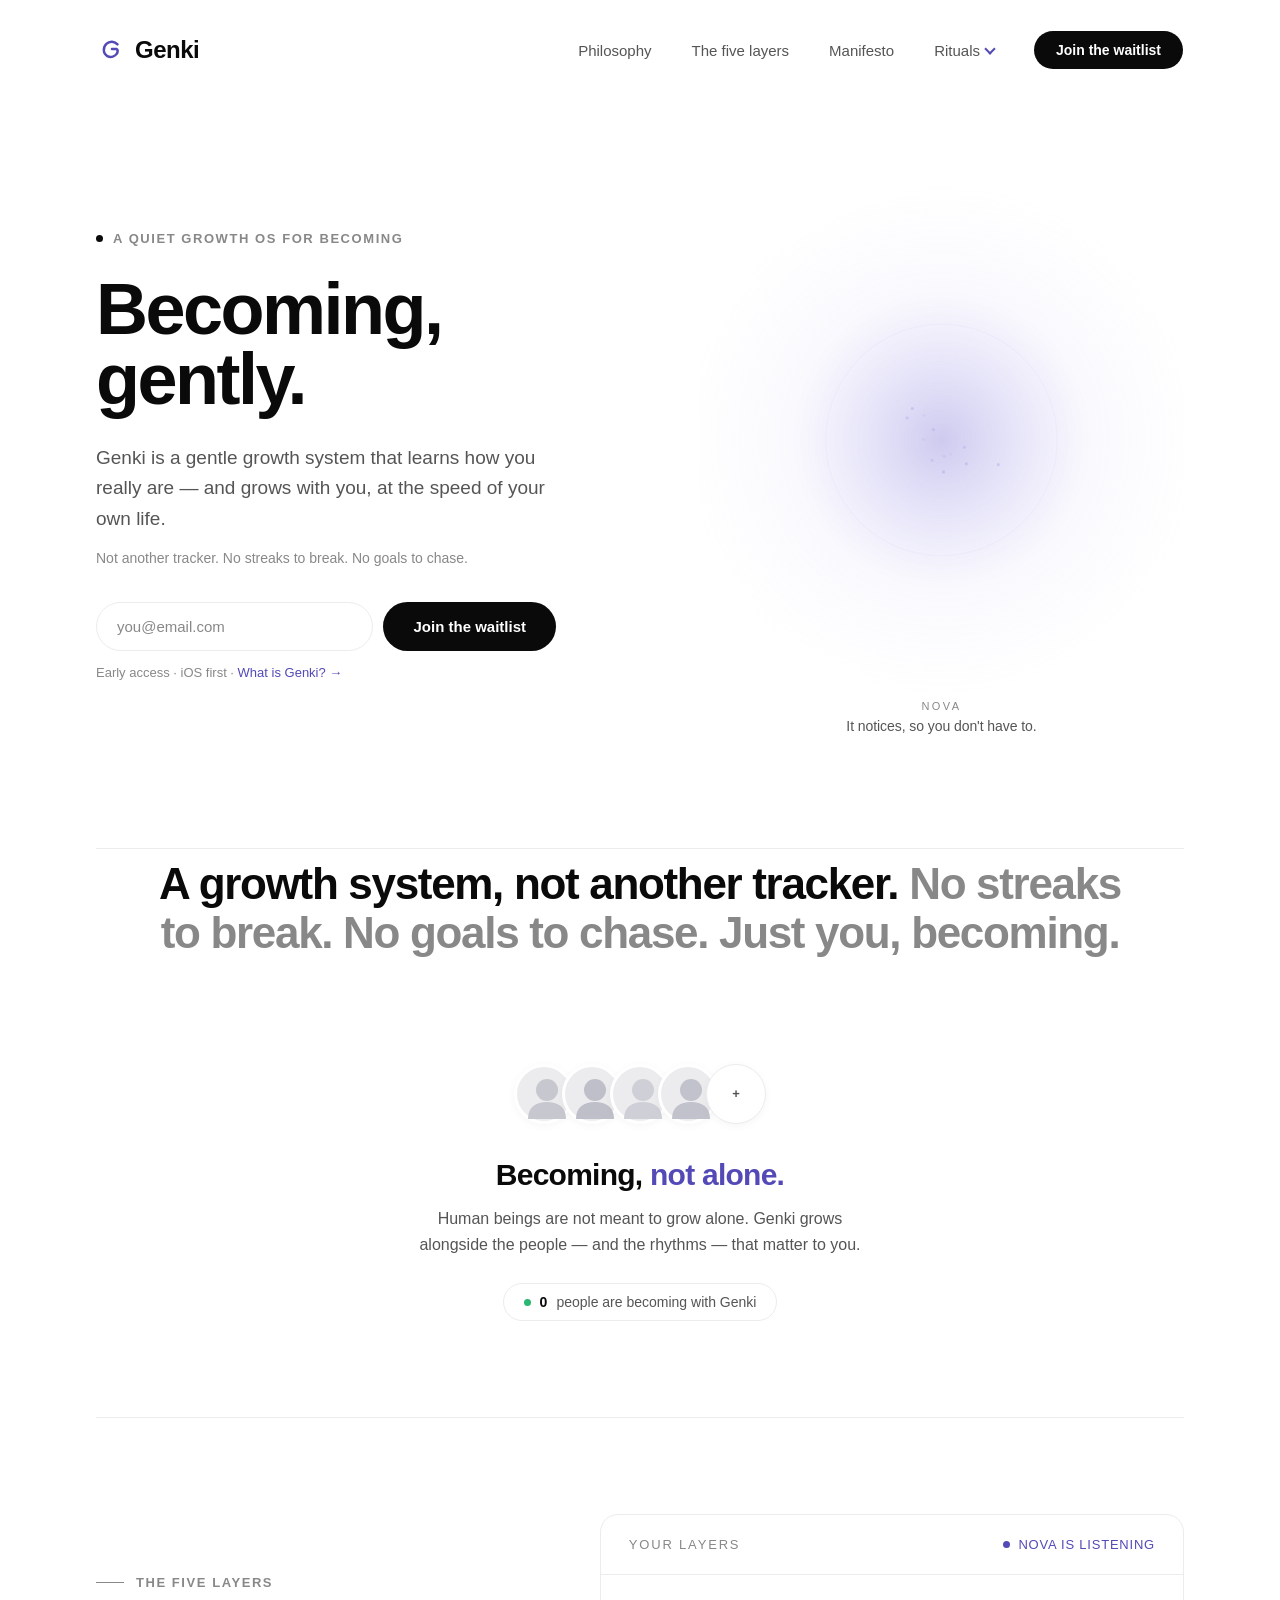
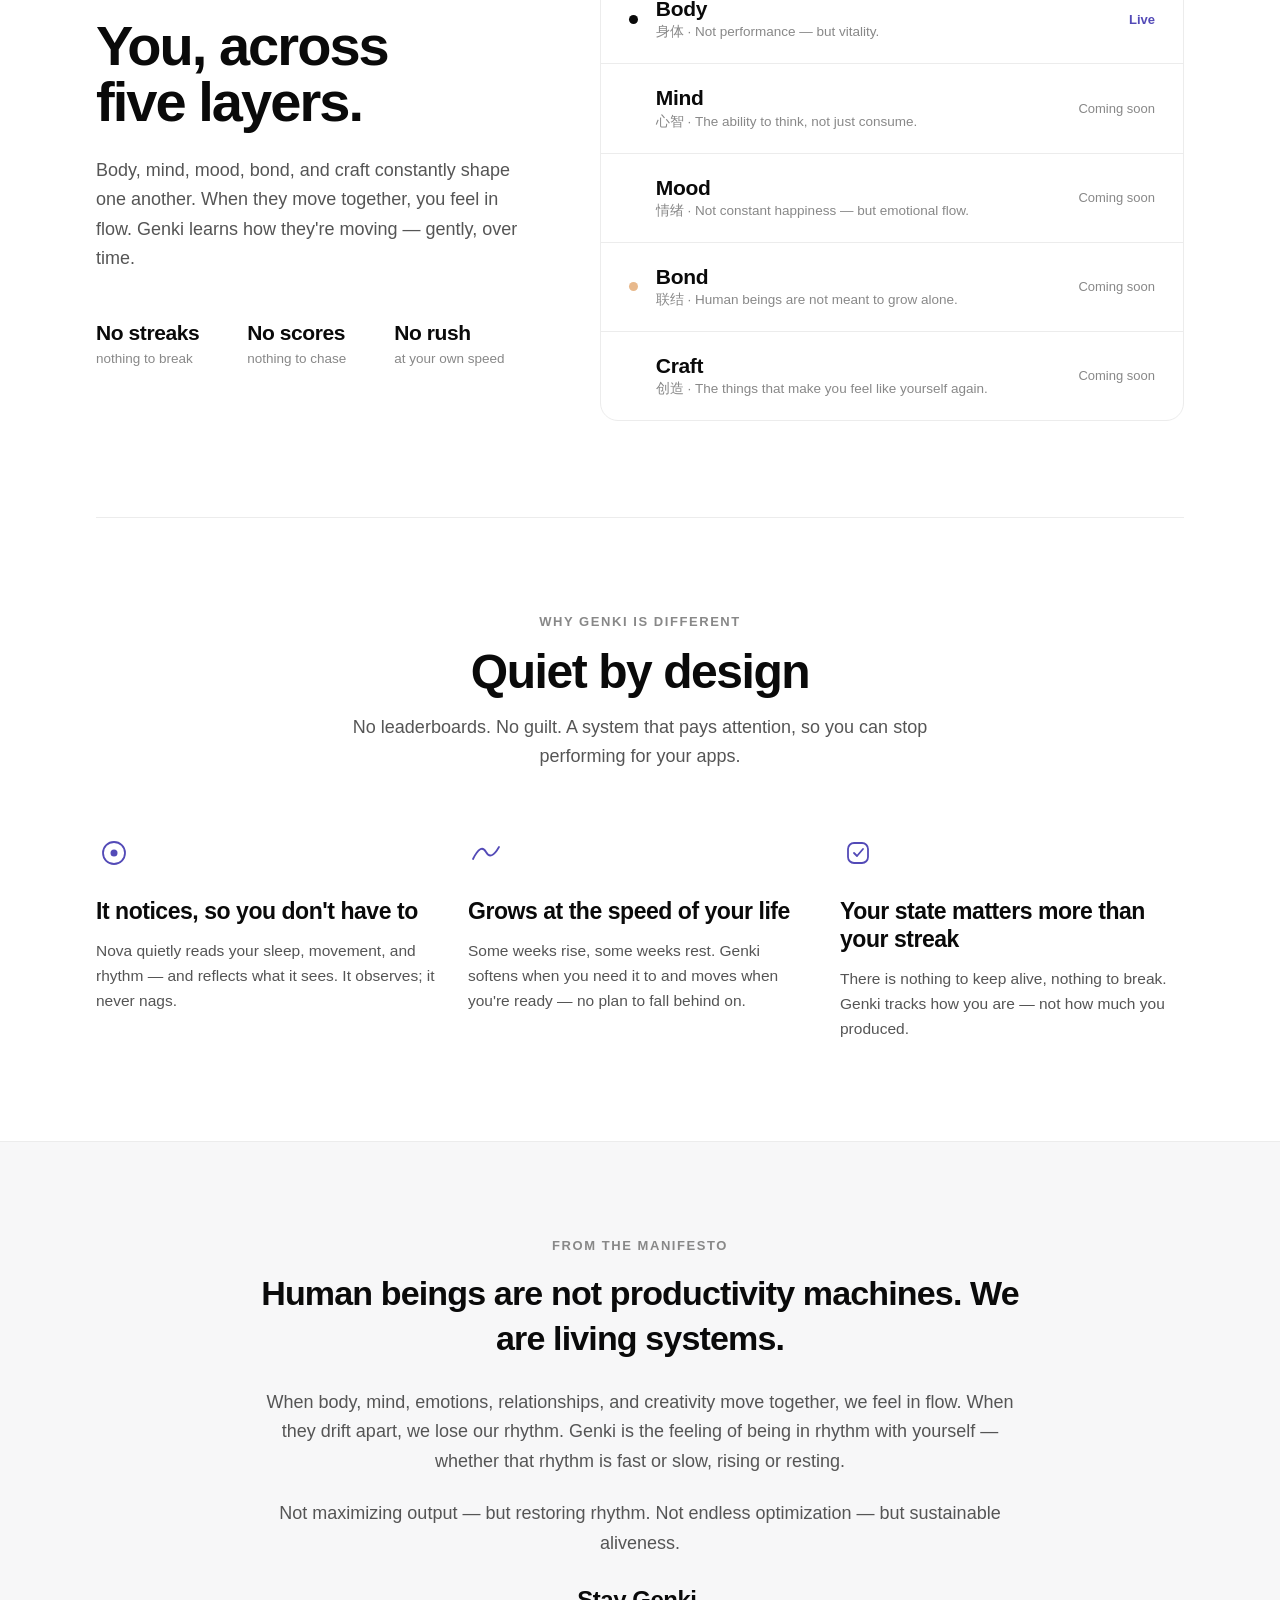
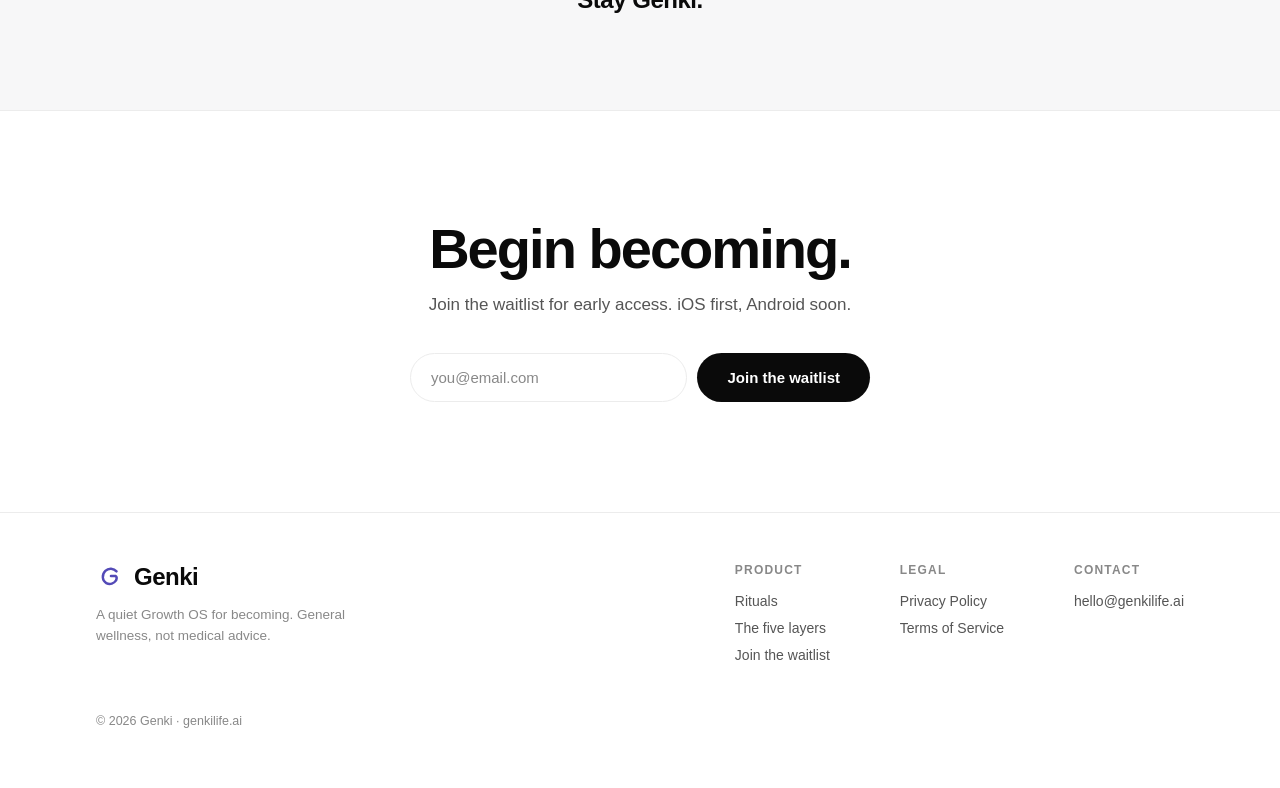
==== index.html @ 0544d608 "Update index.html Add SEO Connect to server" ====
<!DOCTYPE html>
<html lang="en">
<head>
<meta charset="UTF-8">
<meta name="viewport" content="width=device-width, initial-scale=1.0">
<title>Genki — A quiet Growth OS for becoming</title>
<meta name="description" content="Genki is a gentle growth system that learns how you really are — and grows with you, at the speed of your own life. Not another tracker.">
<link rel="icon" href="assets/favicon.svg" type="image/svg+xml">
<link rel="stylesheet" href="assets/styles.css">

<!-- Open Graph / social preview -->
<meta property="og:type" content="website">
<meta property="og:site_name" content="Genki">
<meta property="og:title" content="Genki — A quiet Growth OS for becoming">
<meta property="og:description" content="Not another tracker. No streaks to break. No goals to chase. Just you, becoming.">
<meta property="og:image" content="https://genkilife.ai/assets/og-default.png">
<meta property="og:url" content="https://genkilife.ai/">
<link rel="canonical" href="https://genkilife.ai/">
<meta name="twitter:card" content="summary_large_image">
<meta name="twitter:title" content="Genki — A quiet Growth OS for becoming">
<meta name="twitter:description" content="Not another tracker. No streaks to break. No goals to chase. Just you, becoming.">
<meta name="twitter:image" content="https://genkilife.ai/assets/og-default.png">

<!-- Vercel Web Analytics -->
<script>
  window.va = window.va || function () { (window.vaq = window.vaq || []).push(arguments); };
</script>
<script defer src="/_vercel/insights/script.js"></script>
</head>
<body data-page="home">

<!-- shared header injected by nav.js -->
<div id="site-nav-root"></div>

<!-- HERO -->
<div class="wrap"><section class="hero" id="top">
  <div class="copy">
    <div class="eyebrow"><span class="dot"></span> A quiet Growth OS for becoming</div>
    <h1>Becoming,<br>gently.</h1>
    <p class="sub">Genki is a gentle growth system that learns how you really are — and grows with you, at the speed of your own life.</p>
    <p class="micro">Not another tracker. No streaks to break. No goals to chase.</p>
    <!-- waitlist signup → POSTs to Go backend on Railway (see assets/waitlist.js) -->
    <form class="signup" id="waitlist" data-waitlist>
      <input type="email" name="email" placeholder="you@email.com" autocomplete="email" required />
      <button class="btn-dark" type="submit">Join the waitlist</button>
    </form>
    <p class="signup-note">Early access · iOS first · <a href="rituals.html" class="link-accent">What is Genki? →</a></p>
  </div>
  <!-- Nova — a quiet light that notices you -->
  <div class="nova-stage">
    <canvas id="novaSphere" aria-hidden="true"></canvas>
    <span class="nova-cap"><span class="nm">Nova</span><span class="st">It notices, so you don't have to.</span></span>
  </div>
</section></div>

<div class="wrap"><hr class="section-line" /></div>

<!-- STANCE -->
<div class="wrap"><div class="stance" id="philosophy">
  <p>A growth system, not another tracker. <span class="q">No streaks to break. No goals to chase. Just you, becoming.</span></p>
</div></div>

<!-- BOND + WAITLIST -->
<div class="wrap"><div class="bond-band reveal">
  <div class="silhouettes">
    <div class="sil"><svg viewBox="0 0 60 60" fill="#C7C7CF"><circle cx="30" cy="23" r="11"/><path d="M11 52 C11 40 19 35 30 35 C41 35 49 40 49 52 Z"/></svg></div>
    <div class="sil"><svg viewBox="0 0 60 60" fill="#BFBFC9"><circle cx="30" cy="23" r="11"/><path d="M11 52 C11 40 19 35 30 35 C41 35 49 40 49 52 Z"/></svg></div>
    <div class="sil"><svg viewBox="0 0 60 60" fill="#CFCFD7"><circle cx="30" cy="23" r="11"/><path d="M11 52 C11 40 19 35 30 35 C41 35 49 40 49 52 Z"/></svg></div>
    <div class="sil"><svg viewBox="0 0 60 60" fill="#C2C2CC"><circle cx="30" cy="23" r="11"/><path d="M11 52 C11 40 19 35 30 35 C41 35 49 40 49 52 Z"/></svg></div>
    <div class="sil more">+</div>
  </div>
  <div class="bond-line">Becoming, <span class="ac">not alone.</span></div>
  <p class="bond-sub">Human beings are not meant to grow alone. Genki grows alongside the people — and the rhythms — that matter to you.</p>
  <!-- count is fetched live from the waitlist backend by assets/waitlist.js;
       starts blank and counts up to the REAL number when scrolled into view -->
  <div class="count-pill"><span class="live"></span> <span class="num">—</span> people are becoming with Genki</div>
</div></div>

<!-- FIVE LAYERS -->
<div class="wrap"><section class="block" id="five-layers">
  <div class="layers-split">
    <div class="lx-left reveal">
      <div class="lx-eyebrow"><span class="ln"></span> The five layers</div>
      <h2 class="lx-title">You, across<br>five layers.</h2>
      <p class="lx-desc">Body, mind, mood, bond, and craft constantly shape one another. When they move together, you feel in flow. Genki learns how they're moving — gently, over time.</p>
      <div class="lx-princ">
        <div class="p"><div class="pk">No streaks</div><div class="pl">nothing to break</div></div>
        <div class="p"><div class="pk">No scores</div><div class="pl">nothing to chase</div></div>
        <div class="p"><div class="pk">No rush</div><div class="pl">at your own speed</div></div>
      </div>
    </div>
    <div class="lx-right reveal d1">
      <div class="layer-card">
        <div class="lc-head">
          <span class="lc-name">Your layers</span>
          <span class="lc-status"><span class="d"></span> Nova is listening</span>
        </div>
        <div class="lc-row live"><span class="dot"></span><div class="lc-main"><div class="lc-l">Body</div><div class="lc-sub">身体 · Not performance — but vitality.</div></div><span class="lc-state">Live</span></div>
        <div class="lc-row"><span class="dot"></span><div class="lc-main"><div class="lc-l">Mind</div><div class="lc-sub">心智 · The ability to think, not just consume.</div></div><span class="lc-state">Coming soon</span></div>
        <div class="lc-row"><span class="dot"></span><div class="lc-main"><div class="lc-l">Mood</div><div class="lc-sub">情绪 · Not constant happiness — but emotional flow.</div></div><span class="lc-state">Coming soon</span></div>
        <div class="lc-row warm"><span class="dot"></span><div class="lc-main"><div class="lc-l">Bond</div><div class="lc-sub">联结 · Human beings are not meant to grow alone.</div></div><span class="lc-state">Coming soon</span></div>
        <div class="lc-row"><span class="dot"></span><div class="lc-main"><div class="lc-l">Craft</div><div class="lc-sub">创造 · The things that make you feel like yourself again.</div></div><span class="lc-state">Coming soon</span></div>
      </div>
    </div>
  </div>
</section></div>

<!-- VALUE PROPS -->
<div class="wrap"><section class="block">
  <div class="sec-eyebrow">Why Genki is different</div>
  <h2 class="sec-title">Quiet by design</h2>
  <p class="sec-intro">No leaderboards. No guilt. A system that pays attention, so you can stop performing for your apps.</p>
  <div class="vps">
    <div class="vp reveal">
      <svg class="vmark" viewBox="0 0 36 36" fill="none"><circle cx="18" cy="18" r="11" stroke="#534AB7" stroke-width="1.8"/><circle cx="18" cy="18" r="3.5" fill="#534AB7"/></svg>
      <h3>It notices, so you don't have to</h3>
      <p>Nova quietly reads your sleep, movement, and rhythm — and reflects what it sees. It observes; it never nags.</p>
    </div>
    <div class="vp reveal d1">
      <svg class="vmark" viewBox="0 0 36 36" fill="none"><path d="M5 24 Q13 8 18 17 Q23 26 31 12" stroke="#534AB7" stroke-width="1.8" fill="none" stroke-linecap="round"/></svg>
      <h3>Grows at the speed of your life</h3>
      <p>Some weeks rise, some weeks rest. Genki softens when you need it to and moves when you're ready — no plan to fall behind on.</p>
    </div>
    <div class="vp reveal d2">
      <svg class="vmark" viewBox="0 0 36 36" fill="none"><rect x="8" y="8" width="20" height="20" rx="6" stroke="#534AB7" stroke-width="1.8"/><path d="M14 18 L17 21 L23 14" stroke="#534AB7" stroke-width="1.8" fill="none" stroke-linecap="round" stroke-linejoin="round"/></svg>
      <h3>Your state matters more than your streak</h3>
      <p>There is nothing to keep alive, nothing to break. Genki tracks how you are — not how much you produced.</p>
    </div>
  </div>
</section></div>

<!-- MANIFESTO -->
<section class="block manifesto" id="manifesto"><div class="wrap"><div class="inner">
  <div class="sec-eyebrow">From the manifesto</div>
  <p class="big mline">Human beings are not productivity machines. We are living systems.</p>
  <p class="small mline l2">When body, mind, emotions, relationships, and creativity move together, we feel in flow. When they drift apart, we lose our rhythm. Genki is the feeling of being in rhythm with yourself — whether that rhythm is fast or slow, rising or resting.</p>
  <p class="small mline l3" style="margin-top:22px;">Not maximizing output — but restoring rhythm. Not endless optimization — but sustainable aliveness.</p>
  <div class="stay mline l4">Stay Genki.</div>
</div></div></section>

<!-- FINAL -->
<div class="wrap"><section class="final">
  <h2>Begin becoming.</h2>
  <p>Join the waitlist for early access. iOS first, Android soon.</p>
  <form class="signup" data-waitlist>
    <input type="email" name="email" placeholder="you@email.com" autocomplete="email" required />
    <button class="btn-dark" type="submit">Join the waitlist</button>
  </form>
</section></div>

<!-- shared footer injected by nav.js -->
<div id="site-footer-root"></div>

<!-- scripts: nav first (injects header/footer), then page behavior -->
<script src="assets/nav.js"></script>
<script src="assets/nova.js"></script>
<script src="assets/main.js"></script>
<script src="assets/waitlist.js"></script>
</body>
</html>
---- assets/styles.css ----
:root {
    /* Plan A skin: white + near-black; purple is a rare accent only */
    --ink: #0A0A0A;
    --ink-2: #555555;
    --ink-3: #888888;
    --line: #ECECEC;
    --bg: #FFFFFF;
    --bg-soft: #F7F7F8;
    --accent: #534AB7;       /* used ONLY on links + small icon strokes */
    --honey: #E8B98C;        /* one warm touch on Bond, kept tiny */
    --sans: 'Liberation Sans', -apple-system, BlinkMacSystemFont, 'Segoe UI', Helvetica, Arial, sans-serif;
  }
  * { margin: 0; padding: 0; box-sizing: border-box; }
  body { font-family: var(--sans); background: var(--bg); color: var(--ink); -webkit-font-smoothing: antialiased; overflow-x: hidden; }
  .wrap { max-width: 1200px; margin: 0 auto; padding: 0 56px; }
  a { color: inherit; text-decoration: none; }

  /* NAV */
  /* sticky header that morphs into a floating pill on scroll */
  #site-nav-root { position: sticky; top: 0; z-index: 50; }
  .site-header { transition: padding 0.4s cubic-bezier(.22,.61,.36,1); padding: 0; }
  .site-header .wrap { transition: max-width 0.4s cubic-bezier(.22,.61,.36,1); }
  .nav { display: flex; align-items: center; justify-content: space-between; padding: 30px 0;
    border: 1px solid transparent; border-radius: 100px;
    transition: padding 0.4s cubic-bezier(.22,.61,.36,1), background 0.4s ease, border-color 0.4s ease, box-shadow 0.4s ease, backdrop-filter 0.4s ease; }
  /* scrolled state — the pill */
  .site-header.scrolled { padding-top: 14px; }
  .site-header.scrolled .wrap { max-width: 960px; }
  .site-header.scrolled .nav {
    padding: 12px 14px 12px 24px;
    background: rgba(255,255,255,0.72);
    -webkit-backdrop-filter: saturate(180%) blur(14px);
    backdrop-filter: saturate(180%) blur(14px);
    border-color: var(--line);
    box-shadow: 0 8px 30px rgba(20,18,40,0.08);
  }
  .brand { display: flex; align-items: center; gap: 10px; font-size: 24px; font-weight: 800; letter-spacing: -0.02em; transition: font-size 0.4s ease; }
  .site-header.scrolled .brand { font-size: 20px; }
  .site-header.scrolled .brand svg { width: 24px; height: 24px; }
  .nav-links { display: flex; align-items: center; gap: 40px; font-size: 15px; color: var(--ink-2); }
  .nav-links a:hover { color: var(--ink); }
  .nav-cta { padding: 11px 22px; background: var(--ink); color: #fff !important; border-radius: 100px; font-size: 14px; font-weight: 600; }

  /* HERO */
  .hero { position: relative; display: grid; grid-template-columns: 1.06fr 0.94fr; align-items: center; gap: 56px; padding: 70px 0 110px; }
  .hero .copy, .hero .nova-stage { position: relative; z-index: 2; }
  .eyebrow { display: inline-flex; align-items: center; gap: 10px; font-size: 13px; font-weight: 600; letter-spacing: 0.12em; text-transform: uppercase; color: var(--ink-3); margin-bottom: 28px; }
  .eyebrow .dot { width: 7px; height: 7px; border-radius: 50%; background: var(--ink); }
  h1 { font-weight: 800; font-size: 72px; line-height: 0.98; letter-spacing: -0.035em; margin-bottom: 28px; }
  .hero .sub { font-size: 19px; line-height: 1.6; color: var(--ink-2); max-width: 470px; margin-bottom: 16px; }
  .hero .micro { font-size: 14px; color: var(--ink-3); margin-bottom: 36px; }

  .signup { display: flex; gap: 10px; max-width: 460px; }
  .signup input { flex: 1; padding: 15px 20px; border: 1.5px solid var(--line); border-radius: 100px; font-family: var(--sans); font-size: 15px; color: var(--ink); outline: none; }
  .signup input::placeholder { color: var(--ink-3); }
  .btn-dark { padding: 15px 30px; background: var(--ink); color: #fff; border: none; border-radius: 100px; font-family: var(--sans); font-size: 15px; font-weight: 600; cursor: pointer; white-space: nowrap; }
  .signup-note { font-size: 13px; color: var(--ink-3); margin-top: 14px; }
  .link-accent { color: var(--accent); }

  /* phone — clinical light screen like Plan A */
  .phone-stage { display: grid; place-items: center; }
  .phone { position: relative; width: 268px; height: 548px; border-radius: 46px; padding: 13px; background: #1a1a1a; box-shadow: 0 26px 60px rgba(0,0,0,0.16); }
  .phone .screen { width: 100%; height: 100%; border-radius: 34px; background: #F4F4F5; position: relative; overflow: hidden; }
  .phone .notch { position: absolute; top: 14px; left: 50%; transform: translateX(-50%); width: 96px; height: 24px; border-radius: 100px; background: #1a1a1a; z-index: 6; }
  .phone .nova { position: absolute; top: 34px; right: 22px; z-index: 7; }
  .phone .state-label { position: absolute; top: 70px; left: 0; right: 0; text-align: center; font-size: 22px; font-weight: 700; color: var(--ink); z-index: 5; letter-spacing: -0.01em; }
  .phone .state-sub { position: absolute; top: 102px; left: 0; right: 0; text-align: center; font-size: 11px; letter-spacing: 0.16em; text-transform: uppercase; color: var(--ink-3); z-index: 5; }
  .phone .chips { position: absolute; bottom: 30px; left: 20px; right: 20px; display: flex; gap: 8px; justify-content: center; z-index: 5; }
  .chip { background: #fff; border: 1px solid var(--line); border-radius: 14px; padding: 8px 13px; font-size: 11px; font-weight: 500; color: var(--ink-2); }

  /* STANCE */
  .stance { text-align: center; padding: 10px 0 90px; }
  .stance p { font-size: 44px; font-weight: 800; line-height: 1.12; letter-spacing: -0.03em; max-width: 1000px; margin: 0 auto; }
  .stance .q { color: var(--ink-3); }

  /* BOND + WAITLIST BAND (A+B combined) */
  .bond-band { text-align: center; padding: 16px 0 96px; }
  .silhouettes { display: flex; justify-content: center; align-items: flex-end; gap: 0; margin-bottom: 34px; }
  .sil { width: 60px; height: 60px; border-radius: 50%; background: #ECECEE; border: 3px solid #fff; margin-left: -12px; display: grid; place-items: center; box-shadow: 0 2px 8px rgba(0,0,0,0.04);
    opacity: 0; transform: translateX(-60px);
    transition: opacity 0.5s ease, transform 0.85s cubic-bezier(.16,.84,.3,1); }
  /* damped ease-out: fast in, soft settle. staggered per child. */
  .bond-in .sil { opacity: 1; transform: translateX(0); }
  .bond-in .sil:nth-child(1) { transition-delay: 0s; }
  .bond-in .sil:nth-child(2) { transition-delay: 0.09s; }
  .bond-in .sil:nth-child(3) { transition-delay: 0.18s; }
  .bond-in .sil:nth-child(4) { transition-delay: 0.27s; }
  .bond-in .sil:nth-child(5) { transition-delay: 0.36s; }
  .sil:first-child { margin-left: 0; }
  .sil svg { width: 60px; height: 60px; }
  .sil.more { background: #fff; border: 1.5px solid var(--line); font-size: 13px; font-weight: 700; color: var(--ink-2); }
  .bond-line { font-size: 30px; font-weight: 800; letter-spacing: -0.025em; line-height: 1.15; margin-bottom: 14px; }
  .bond-line .ac { color: var(--accent); }
  .bond-sub { font-size: 16px; color: var(--ink-2); line-height: 1.6; max-width: 460px; margin: 0 auto 26px; }
  .count-pill { display: inline-flex; align-items: center; gap: 9px; padding: 10px 20px; border: 1.5px solid var(--line); border-radius: 100px; font-size: 14px; color: var(--ink-2); }
  .count-pill .num { font-weight: 800; color: var(--ink); }
  .count-pill .live { width: 7px; height: 7px; border-radius: 50%; background: #2BB673; }

  /* SECTION SHELL */
  section.block { padding: 96px 0; border-top: 1px solid var(--line); }
  .section-line { border: none; border-top: 1px solid var(--line); margin: 0; }
  .sec-eyebrow { font-size: 13px; font-weight: 600; letter-spacing: 0.12em; text-transform: uppercase; color: var(--ink-3); margin-bottom: 18px; text-align: center; }
  .sec-title { font-weight: 800; font-size: 48px; line-height: 1.05; letter-spacing: -0.03em; text-align: center; margin-bottom: 16px; }
  .sec-intro { font-size: 18px; color: var(--ink-2); text-align: center; max-width: 600px; margin: 0 auto 60px; line-height: 1.6; }

  /* LAYERS — two-column split (left narrative + right list card) */
  .layers-split { display: grid; grid-template-columns: 0.85fr 1.15fr; gap: 72px; align-items: center; }
  .lx-eyebrow { display: inline-flex; align-items: center; gap: 12px; font-size: 13px; font-weight: 600; letter-spacing: 0.12em; text-transform: uppercase; color: var(--ink-3); margin-bottom: 28px; }
  .lx-eyebrow .ln { width: 28px; height: 1px; background: var(--ink-3); display: inline-block; }
  .lx-title { font-weight: 800; font-size: 56px; line-height: 1.0; letter-spacing: -0.035em; margin-bottom: 26px; }
  .lx-desc { font-size: 18px; line-height: 1.62; color: var(--ink-2); max-width: 460px; margin-bottom: 48px; }
  .lx-princ { display: grid; grid-template-columns: repeat(3, auto); gap: 48px; justify-content: start; }
  .lx-princ .p .pk { font-size: 21px; font-weight: 800; letter-spacing: -0.02em; margin-bottom: 6px; }
  .lx-princ .p .pl { font-size: 13.5px; color: var(--ink-3); }

  /* right list card */
  .layer-card { border: 1px solid var(--line); border-radius: 18px; overflow: hidden; background: #fff; }
  .lc-head { display: flex; align-items: center; justify-content: space-between; padding: 22px 28px; border-bottom: 1px solid var(--line); }
  .lc-head .lc-name { font-size: 13px; letter-spacing: 0.14em; text-transform: uppercase; color: var(--ink-3); }
  .lc-head .lc-status { display: inline-flex; align-items: center; gap: 8px; font-size: 13px; letter-spacing: 0.06em; text-transform: uppercase; color: var(--accent); }
  .lc-head .lc-status .d { width: 7px; height: 7px; border-radius: 50%; background: var(--accent); }
  .lc-row { display: flex; align-items: center; gap: 18px; padding: 22px 28px; border-bottom: 1px solid var(--line); transition: background 0.2s ease; }
  .lc-row:last-child { border-bottom: none; }
  .lc-row:hover { background: var(--bg-soft); }
  .lc-row .dot { width: 9px; height: 9px; border-radius: 50%; background: var(--muted-light); flex: none; }
  .lc-row.live .dot { background: var(--ink); }
  .lc-row .lc-main { flex: 1; }
  .lc-row .lc-l { font-size: 21px; font-weight: 700; letter-spacing: -0.015em; line-height: 1.15; }
  .lc-row .lc-sub { font-size: 13.5px; color: var(--ink-3); margin-top: 2px; }
  .lc-row .lc-state { font-size: 13px; color: var(--ink-3); white-space: nowrap; }
  .lc-row.live .lc-state { color: var(--accent); font-weight: 600; }
  .lc-row.warm .dot { background: var(--honey); }

  /* VALUE PROPS */
  .vps { display: grid; grid-template-columns: repeat(3, 1fr); gap: 28px; }
  .vp { padding: 4px 0; }
  .vp .vmark { width: 36px; height: 36px; margin-bottom: 22px; }
  .vp h3 { font-size: 23px; font-weight: 800; line-height: 1.22; letter-spacing: -0.02em; margin-bottom: 14px; }
  .vp p { font-size: 15.5px; line-height: 1.6; color: var(--ink-2); }

  /* MANIFESTO */
  .manifesto { background: var(--bg-soft); border-top: 1px solid var(--line); border-bottom: 1px solid var(--line); }
  .manifesto .inner { max-width: 760px; margin: 0 auto; text-align: center; }
  .manifesto .big { font-size: 34px; font-weight: 800; line-height: 1.3; letter-spacing: -0.025em; margin-bottom: 28px; }
  .manifesto .small { font-size: 18px; color: var(--ink-2); line-height: 1.65; }
  .manifesto .stay { font-size: 24px; font-weight: 800; letter-spacing: -0.02em; margin-top: 28px; }

  /* FINAL */
  .final { text-align: center; padding: 110px 0; }
  .final h2 { font-weight: 800; font-size: 56px; letter-spacing: -0.035em; margin-bottom: 18px; line-height: 1; }
  .final p { font-size: 17px; color: var(--ink-2); margin-bottom: 38px; }
  .final .signup { margin: 0 auto; }

  /* FOOTER */
  footer { border-top: 1px solid var(--line); padding: 50px 0 60px; }
  .foot-inner { display: flex; align-items: flex-start; justify-content: space-between; gap: 40px; }
  .foot-brand { max-width: 290px; }
  .foot-brand .brand { margin-bottom: 14px; }
  .foot-brand p { font-size: 13.5px; color: var(--ink-3); line-height: 1.55; }
  .foot-cols { display: flex; gap: 70px; }
  .foot-col h4 { font-size: 12px; letter-spacing: 0.1em; text-transform: uppercase; color: var(--ink-3); margin-bottom: 16px; font-weight: 700; }
  .foot-col a { display: block; font-size: 14px; color: var(--ink-2); margin-bottom: 11px; }
  .foot-col a:hover { color: var(--ink); }
  .foot-legal { margin-top: 40px; font-size: 12.5px; color: var(--ink-3); }

  /* ============ MOTION (tech skin: organic, not mechanical) ============ */
  /* Nova rotating particle sphere — right-side hero visual */
  .nova-stage { position: relative; display: grid; place-items: center; min-height: 540px; padding-bottom: 28px; }
  #novaSphere { width: 100%; height: 540px; display: block; }
  .nova-cap { position: absolute; bottom: 4px; left: 50%; transform: translateX(-50%); text-align: center; }
  .nova-cap .nm { display: block; font-size: 11px; letter-spacing: 0.22em; text-transform: uppercase; color: var(--ink-3); }
  .nova-cap .st { display: block; margin-top: 6px; font-size: 14px; color: var(--ink-2); letter-spacing: -0.005em; }
  /* scroll reveal */
  .reveal { opacity: 0; transform: translateY(22px); transition: opacity 0.9s cubic-bezier(.22,.61,.36,1), transform 0.9s cubic-bezier(.22,.61,.36,1); }
  .reveal.in { opacity: 1; transform: none; }
  .reveal.d1 { transition-delay: 0.08s; }
  .reveal.d2 { transition-delay: 0.16s; }
  .reveal.d3 { transition-delay: 0.24s; }
  /* manifesto lines rise one by one */
  .mline { opacity: 0; transform: translateY(14px); transition: opacity 1s ease, transform 1s ease; }
  .mline.in { opacity: 1; transform: none; }
  .mline.l2 { transition-delay: 0.5s; }
  .mline.l3 { transition-delay: 1s; }
  .mline.l4 { transition-delay: 1.5s; }
  /* respect reduced motion — quiet means never forcing movement.
     Sphere keeps a static frame (drawn once in JS); reveals show immediately. */
  @media (prefers-reduced-motion: reduce) {
    .reveal, .mline { opacity: 1 !important; transform: none !important; transition: none !important; }
    .sil { opacity: 1 !important; transform: none !important; transition: none !important; }
  }

  /* ============ RESPONSIVE ============ */

  /* Tablet ≤ 900px */
  @media (max-width: 900px) {
    .wrap { padding: 0 36px; }
    .nav { padding: 24px 0; }
    .nav-links { gap: 24px; }
    .nav-links a:not(.nav-cta) { display: none; }   /* keep only the CTA on small screens */

    .hero { grid-template-columns: 1fr; gap: 0; padding: 40px 0 72px; }
    .hero .copy { order: 1; }
    .nova-stage { order: 2; margin-top: 24px; min-height: 420px; }
    #novaSphere { height: 420px; }
    h1 { font-size: 60px; }

    .layers-split { grid-template-columns: 1fr; gap: 40px; }
    .lx-title { font-size: 44px; }

    .vps { grid-template-columns: 1fr; gap: 40px; }
    .sec-title { font-size: 40px; }
    .stance p { font-size: 38px; }
  }

  /* Phone ≤ 600px */
  @media (max-width: 600px) {
    .wrap { padding: 0 22px; }

    /* nav */
    .brand { font-size: 21px; }
    .nav-cta { padding: 9px 16px; font-size: 13px; }

    /* hero */
    .hero { padding: 28px 0 56px; }
    .eyebrow { font-size: 11.5px; letter-spacing: 0.08em; margin-bottom: 20px; }
    h1 { font-size: 44px; line-height: 1.0; letter-spacing: -0.03em; margin-bottom: 22px; }
    .hero .sub { font-size: 17px; max-width: 100%; }
    .hero .micro { margin-bottom: 28px; }

    /* signup stacks vertically */
    .signup { flex-direction: column; max-width: 100%; }
    .signup input { width: 100%; }
    .btn-dark { width: 100%; padding: 15px; }

    /* nova sphere shrinks on phone */
    .nova-stage { margin-top: 16px; min-height: 320px; }
    #novaSphere { height: 320px; }

    /* stance */
    .stance { padding: 8px 0 64px; }
    .stance p { font-size: 30px; line-height: 1.2; }

    /* bond + waitlist band */
    .bond-band { padding: 8px 0 64px; }
    .sil { width: 50px; height: 50px; }
    .sil svg { width: 50px; height: 50px; }
    .bond-line { font-size: 25px; }
    .bond-sub { font-size: 15px; }
    .count-pill { font-size: 13px; padding: 9px 16px; }

    /* sections */
    section.block { padding: 64px 0; }
    .sec-eyebrow { margin-bottom: 14px; }
    .sec-title { font-size: 32px; line-height: 1.1; }
    .sec-intro { font-size: 16px; margin-bottom: 40px; }

    /* five layers split */
    .layers-split { gap: 32px; }
    .lx-title { font-size: 36px; }
    .lx-desc { font-size: 16px; margin-bottom: 36px; }
    .lx-princ { gap: 28px; }
    .lx-princ .p .pk { font-size: 18px; }
    .lc-row { padding: 18px 20px; gap: 14px; }
    .lc-head { padding: 18px 20px; }
    .lc-row .lc-l { font-size: 18px; }
    .lc-row .lc-sub { font-size: 12.5px; }
    .lc-head .lc-status { font-size: 11px; }

    /* manifesto */
    .manifesto .big { font-size: 27px; line-height: 1.3; }
    .manifesto .small { font-size: 16px; }
    .manifesto .stay { font-size: 21px; }

    /* final */
    .final { padding: 72px 0; }
    .final h2 { font-size: 40px; }
    .final p { font-size: 16px; }

    /* footer stacks */
    .foot-inner { flex-direction: column; gap: 36px; }
    .foot-cols { gap: 48px; flex-wrap: wrap; }
  }

  /* ======================================================
     ADDED FOR MULTI-PAGE: mega menu, mobile nav, rituals page
     ====================================================== */

  /* make the header container a positioning context for the mega panel */
  .site-header .wrap { position: relative; }

  /* Rituals trigger in nav */
  .nav-links .rituals-trigger { display: inline-flex; align-items: center; gap: 6px; cursor: pointer; color: var(--ink-2); background: none; border: none; font: inherit; font-size: 15px; padding: 0; }
  .nav-links .rituals-trigger:hover, .site-header.mega-open .rituals-trigger { color: var(--ink); }
  .nav-links .rituals-trigger .chev { width: 8px; height: 8px; border-right: 2px solid var(--accent); border-bottom: 2px solid var(--accent); transform: rotate(45deg); margin-top: -3px; transition: transform .25s ease; }
  .site-header.mega-open .rituals-trigger .chev { transform: rotate(-135deg); margin-top: 2px; }

  /* Mega panel (spans the header content width, drops below nav) */
  .mega { position: absolute; left: 0; right: 0; top: calc(100% + 10px);
    background: #fff; border: 1px solid var(--line); border-radius: 22px;
    box-shadow: 0 24px 60px rgba(20,18,40,0.14); padding: 32px 34px;
    opacity: 0; visibility: hidden; transform: translateY(-6px);
    transition: opacity .26s ease, transform .26s ease, visibility .26s; z-index: 60; }
  .site-header.mega-open .mega { opacity: 1; visibility: visible; transform: translateY(0); }
  .mega-lead { font-size: 13px; letter-spacing: 0.14em; text-transform: uppercase; color: var(--ink-3); margin-bottom: 6px; }
  .mega-tag { font-size: 15px; color: var(--ink-2); margin-bottom: 30px; }
  .mega-cols { display: grid; grid-template-columns: repeat(5, 1fr); gap: 26px; }
  .mega-col .ch { font-size: 13px; color: var(--ink-3); margin-bottom: 16px; }
  .mega-col .ch b { color: var(--ink-2); font-weight: 700; }
  .mega-col.warm .ch b { color: var(--honey-deep); }
  .mega-col a.titem { display: block; font-size: 15px; font-weight: 600; color: var(--ink); margin-bottom: 13px; text-decoration: none; line-height: 1.3; }
  .mega-col a.titem:hover { color: var(--accent); }
  .titem .tg { display: inline-block; font-size: 9.5px; font-weight: 600; letter-spacing: 0.06em; text-transform: uppercase; color: var(--accent); border: 1px solid rgba(83,74,183,0.3); border-radius: 100px; padding: 0 6px; margin-left: 6px; vertical-align: middle; }
  .titem .tg.soon { color: var(--ink-3); border-color: var(--line); }
  .mega-foot { display: flex; align-items: center; justify-content: space-between; margin-top: 30px; padding-top: 20px; border-top: 1px solid var(--line); }
  .mega-foot .note { font-size: 12.5px; color: var(--ink-3); }
  .mega-foot .cta { font-size: 14px; color: var(--accent); font-weight: 600; text-decoration: none; }

  /* Hamburger (hidden on desktop) */
  .nav-toggle { display: none; background: none; border: none; cursor: pointer; width: 40px; height: 40px; padding: 8px; }
  .nav-toggle span { display: block; height: 2px; background: var(--ink); border-radius: 2px; margin: 5px 0; transition: transform .25s ease, opacity .25s ease; }
  .site-header.menu-open .nav-toggle span:nth-child(1) { transform: translateY(7px) rotate(45deg); }
  .site-header.menu-open .nav-toggle span:nth-child(2) { opacity: 0; }
  .site-header.menu-open .nav-toggle span:nth-child(3) { transform: translateY(-7px) rotate(-45deg); }

  /* Mobile menu panel (injected; hidden on desktop) */
  .mobile-menu { display: none; }

  /* ======================================================
     RITUALS PAGE
     ====================================================== */
  .rit-hero { padding: 88px 0 56px; text-align: center; }
  .rit-hero .eyebrow2 { font-size: 13px; font-weight: 600; letter-spacing: 0.14em; text-transform: uppercase; color: var(--ink-3); margin-bottom: 22px; }
  .rit-hero h1 { font-size: 64px; font-weight: 800; line-height: 1.0; letter-spacing: -0.035em; margin-bottom: 24px; }
  .rit-hero p { font-size: 19px; line-height: 1.6; color: var(--ink-2); max-width: 580px; margin: 0 auto 18px; }
  .rit-hero .micro2 { font-size: 14px; color: var(--ink-3); }

  .dim { padding: 46px 0; border-top: 1px solid var(--line); }
  .dim-head { display: flex; align-items: baseline; gap: 14px; margin-bottom: 26px; flex-wrap: wrap; }
  .dim-head .name { font-size: 30px; font-weight: 800; letter-spacing: -0.025em; }
  .dim-head .zh { font-size: 14px; color: var(--ink-3); }
  .dim-head .line { font-size: 15px; color: var(--ink-2); margin-left: auto; }
  .dim.bond .dim-head .name { color: var(--honey-deep); }

  .tools { display: grid; grid-template-columns: repeat(3, 1fr); gap: 16px; }
  .tcard { border: 1px solid var(--line); border-radius: 18px; padding: 24px; transition: box-shadow .2s ease; }
  .tcard:hover { box-shadow: 0 12px 30px rgba(20,18,40,0.06); }
  .tcard .ic { width: 42px; height: 42px; border-radius: 12px; background: var(--bg-soft); border: 1px solid var(--line); display: grid; place-items: center; margin-bottom: 18px; }
  .tcard.live .ic { background: #fff; border-color: rgba(83,74,183,0.25); }
  .tcard .cn { font-size: 18px; font-weight: 700; letter-spacing: -0.01em; display: flex; align-items: center; gap: 9px; margin-bottom: 7px; }
  .tcard .badge { font-size: 10px; font-weight: 600; letter-spacing: 0.06em; text-transform: uppercase; color: var(--accent); border: 1px solid rgba(83,74,183,0.3); border-radius: 100px; padding: 1px 8px; }
  .tcard .badge.soon { color: var(--ink-3); border-color: var(--line); }
  .tcard .cd { font-size: 14px; color: var(--ink-3); line-height: 1.5; }
  .tcard.ghost { border-style: dashed; background: var(--bg-soft); }
  .tcard.ghost .cn { color: var(--ink-3); }

  .closing { border-top: 1px solid var(--line); padding: 64px 0 96px; text-align: center; }
  .closing .note { font-size: 13px; color: var(--ink-3); margin-bottom: 30px; }
  .closing h3 { font-size: 34px; font-weight: 800; letter-spacing: -0.03em; margin-bottom: 22px; }
  .closing .btn { display: inline-block; padding: 15px 30px; background: var(--ink); color: #fff; border-radius: 100px; font-size: 15px; font-weight: 600; text-decoration: none; }

  /* ======================================================
     RESPONSIVE for added pieces
     ====================================================== */
  @media (max-width: 900px) {
    /* show hamburger, hide desktop links, enable mobile menu */
    .nav-toggle { display: block; }
    .nav-links { display: none; }
    .site-header .nav { position: relative; }

    .mobile-menu { display: block; max-height: 0; overflow: hidden;
      transition: max-height .35s ease; background: #fff; }
    .site-header.menu-open .mobile-menu { max-height: 80vh; overflow-y: auto; }
    .mm-inner { padding: 8px 0 18px; border-top: 1px solid var(--line); margin-top: 14px; }
    .mm-link { display: block; padding: 14px 8px; font-size: 17px; font-weight: 600; color: var(--ink); text-decoration: none; border-bottom: 1px solid var(--line); }
    .mm-cta { display: block; margin: 16px 8px 4px; padding: 14px; text-align: center; background: var(--ink); color: #fff; border-radius: 100px; font-weight: 600; text-decoration: none; }
    .mm-acc-head { display: flex; align-items: center; justify-content: space-between; padding: 14px 8px; font-size: 17px; font-weight: 600; border-bottom: 1px solid var(--line); cursor: pointer; }
    .mm-acc-head .chev { width: 8px; height: 8px; border-right: 2px solid var(--accent); border-bottom: 2px solid var(--accent); transform: rotate(45deg); transition: transform .25s ease; }
    .mm-acc.open .mm-acc-head .chev { transform: rotate(-135deg); }
    .mm-acc-body { max-height: 0; overflow: hidden; transition: max-height .3s ease; }
    .mm-acc.open .mm-acc-body { max-height: 1200px; }
    .mm-dim { padding: 12px 8px 4px; }
    .mm-dim .mm-dim-name { font-size: 12px; letter-spacing: 0.1em; text-transform: uppercase; color: var(--ink-3); margin-bottom: 8px; }
    .mm-dim .mm-tool { display: block; padding: 8px 0; font-size: 15px; color: var(--ink-2); text-decoration: none; }
    .mm-dim .mm-tool .tg { font-size: 9.5px; font-weight: 600; letter-spacing: 0.06em; text-transform: uppercase; color: var(--accent); border: 1px solid rgba(83,74,183,0.3); border-radius: 100px; padding: 0 6px; margin-left: 6px; }
    .mm-dim .mm-tool .tg.soon { color: var(--ink-3); border-color: var(--line); }

    /* rituals page */
    .rit-hero { padding: 56px 0 40px; }
    .rit-hero h1 { font-size: 44px; }
    .rit-hero p { font-size: 17px; }
    .tools { grid-template-columns: 1fr; }
    .dim-head .line { margin-left: 0; width: 100%; }
  }

  @media (max-width: 600px) {
    .rit-hero h1 { font-size: 36px; }
    .dim { padding: 36px 0; }
    .dim-head .name { font-size: 25px; }
    .closing h3 { font-size: 28px; }
  }

  /* ======================================================
     TOOL PAGES (e.g. rituals/breathe.html) — minimal header
     ====================================================== */
  .tool-header .nav { justify-content: space-between; }
  .tool-exit { font-size: 14px; color: var(--ink-2); text-decoration: none; }
  .tool-exit:hover { color: var(--ink); }

  .tool-shell { min-height: calc(100vh - 90px); display: flex; flex-direction: column; align-items: center; justify-content: center; text-align: center; padding: 60px 24px; }
  .tool-eyebrow { font-size: 13px; font-weight: 600; letter-spacing: 0.14em; text-transform: uppercase; color: var(--ink-3); margin-bottom: 18px; }
  .tool-shell h1 { font-size: 48px; font-weight: 800; letter-spacing: -0.03em; margin-bottom: 16px; }
  .tool-shell p { font-size: 17px; color: var(--ink-2); max-width: 460px; line-height: 1.6; margin-bottom: 8px; }
  .tool-note { margin-top: 28px; font-size: 13px; color: var(--ink-3); max-width: 420px; }
  .tool-back { margin-top: 36px; display: inline-block; padding: 13px 26px; background: var(--ink); color: #fff; border-radius: 100px; font-size: 14px; font-weight: 600; text-decoration: none; }

  @media (max-width: 600px) {
    .tool-shell h1 { font-size: 34px; }
    .tool-shell { padding: 48px 22px; }
  }
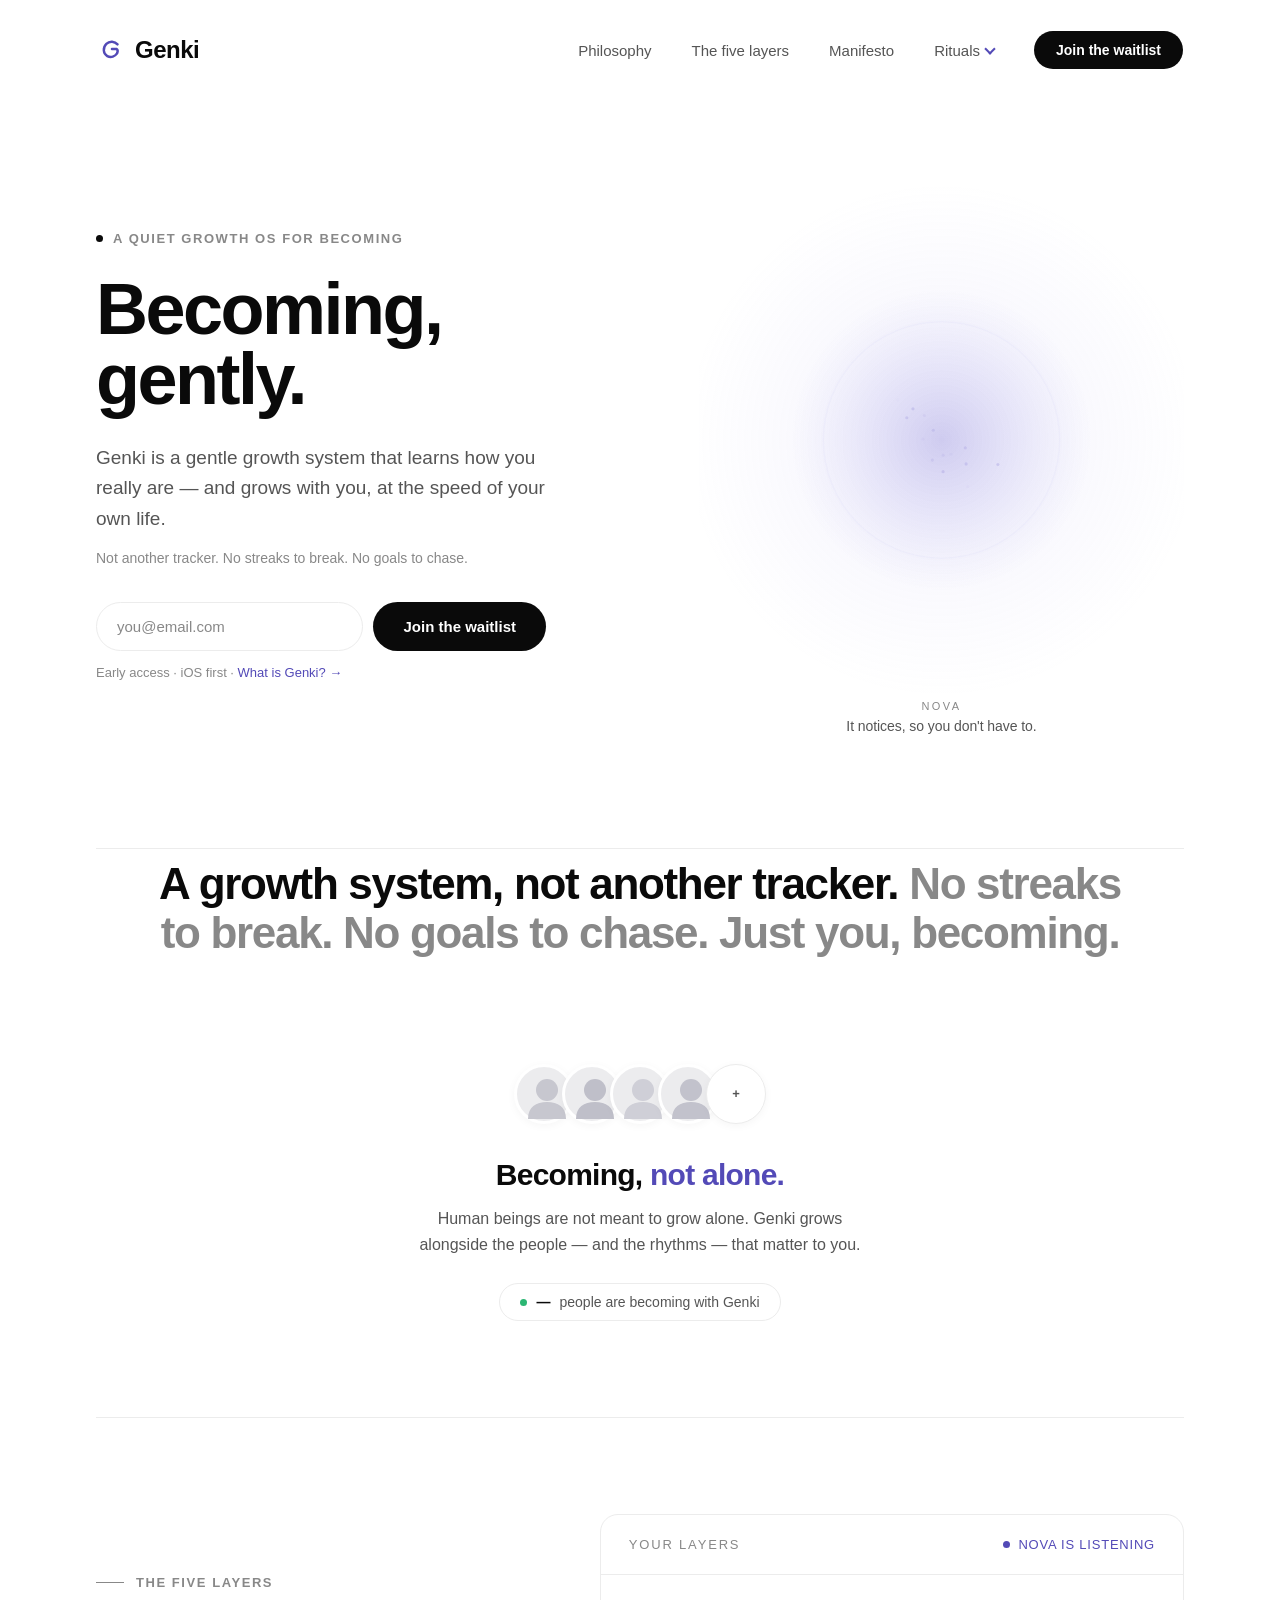
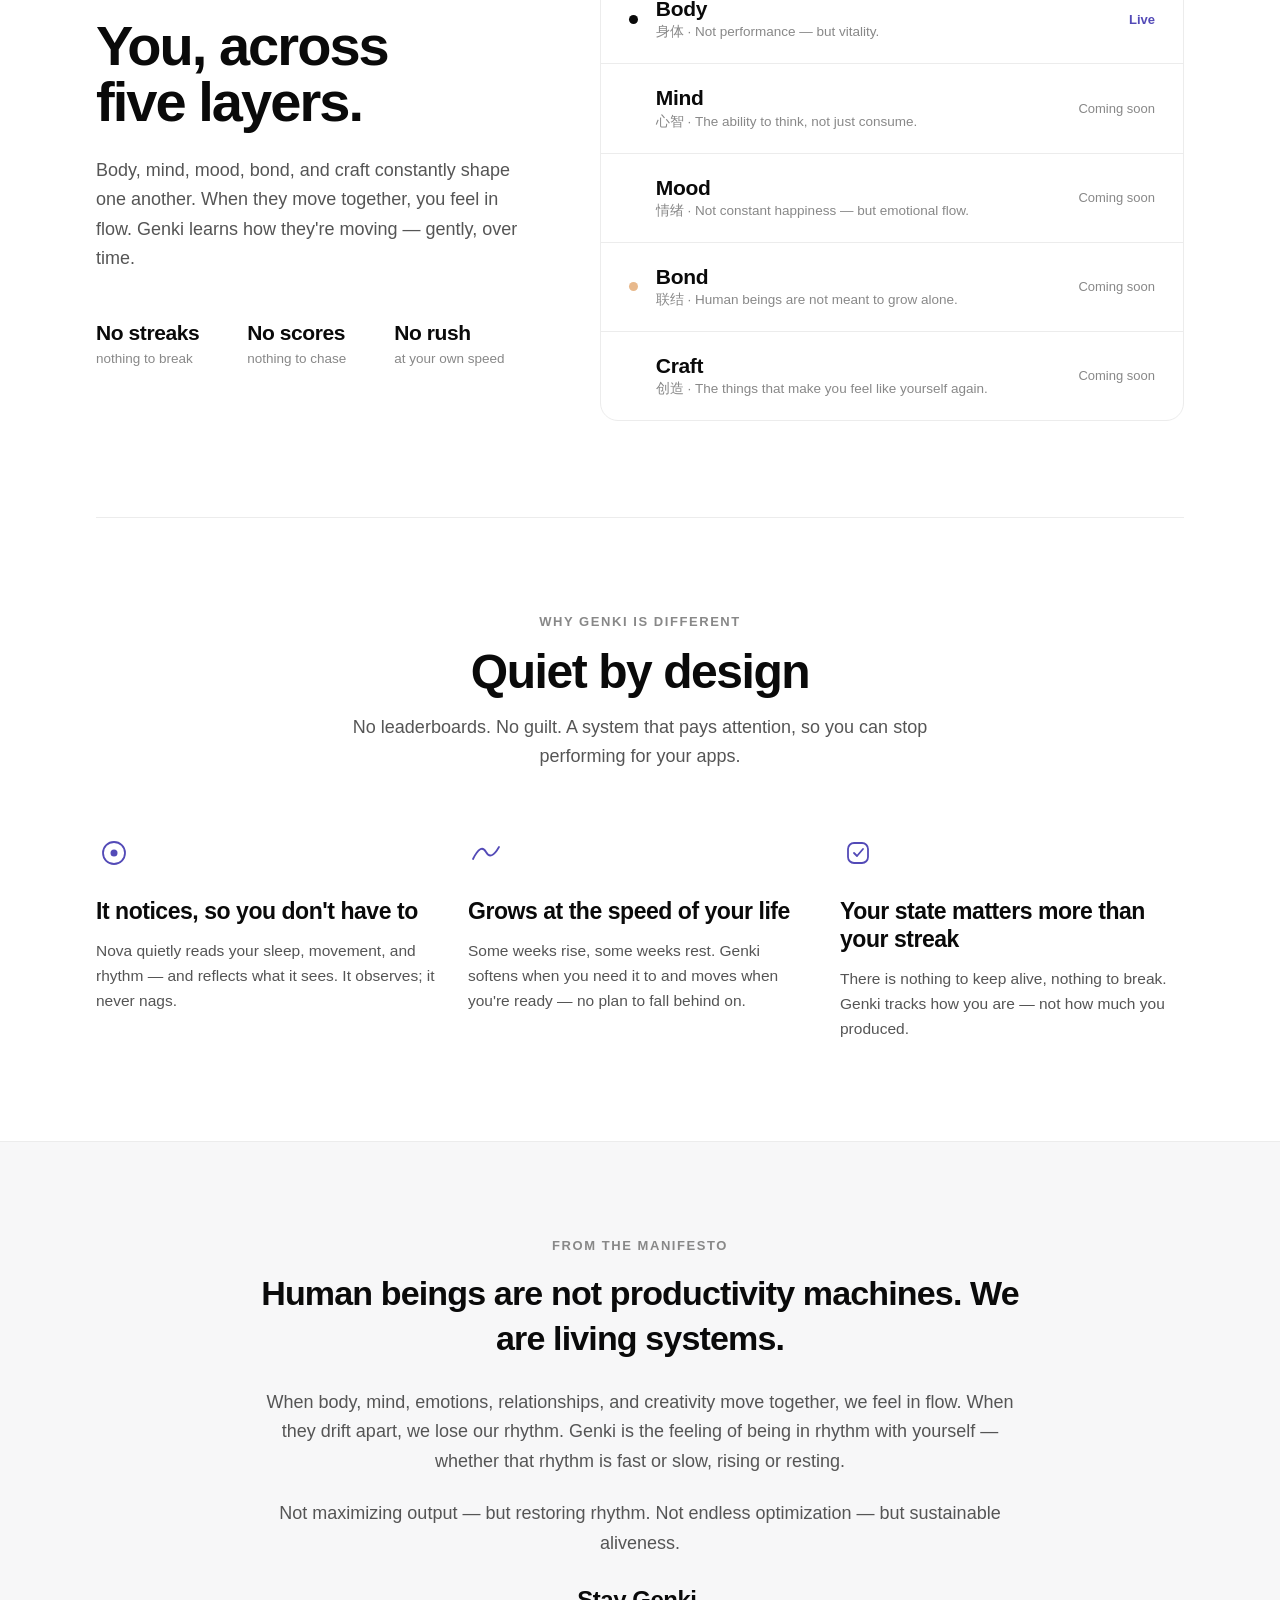
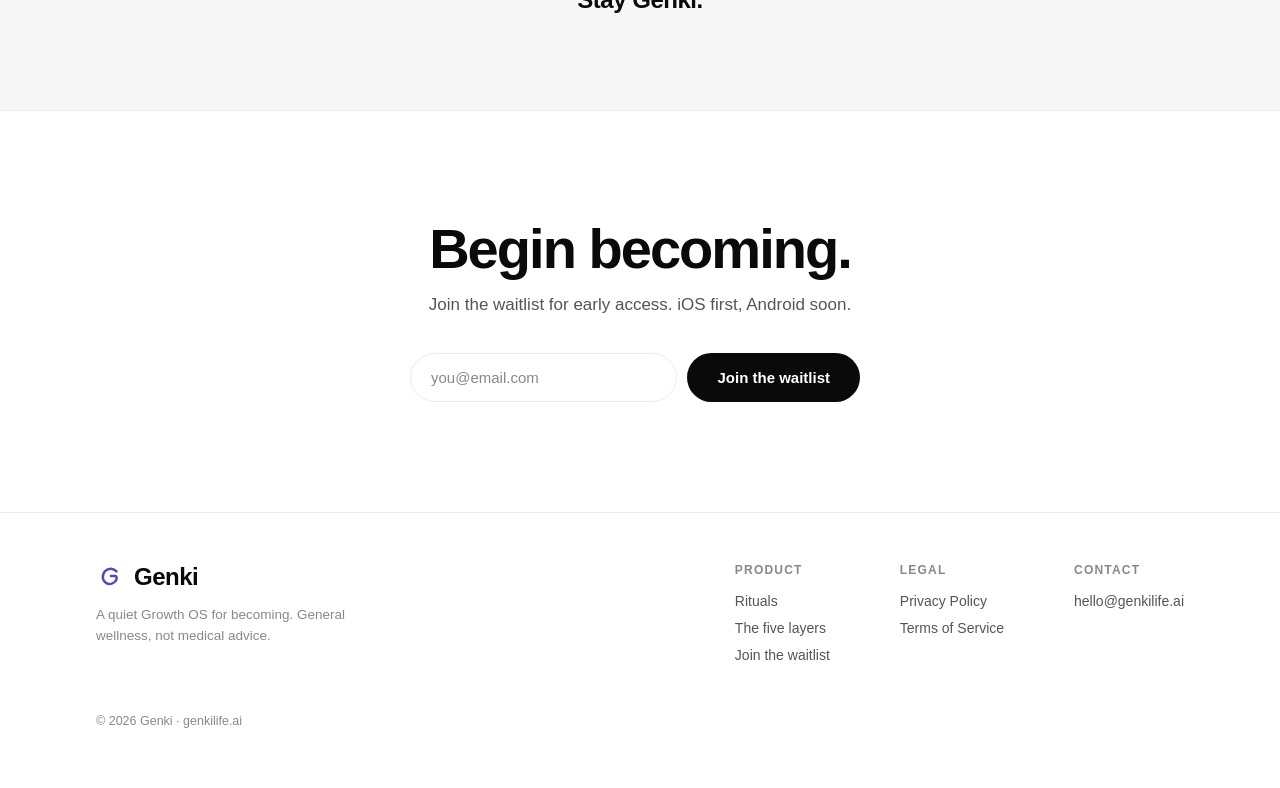
==== commit c8936006: "Update index.html bug fix" ====
--- a/index.html
+++ b/index.html
@@ -40,7 +40,7 @@
     <p class="sub">Genki is a gentle growth system that learns how you really are — and grows with you, at the speed of your own life.</p>
     <p class="micro">Not another tracker. No streaks to break. No goals to chase.</p>
     <!-- waitlist signup → POSTs to Go backend on Railway (see assets/waitlist.js) -->
-    <form class="signup" id="waitlist" data-waitlist>
+    <form class="signup" id="waitlist" data-waitlist novalidate>
       <input type="email" name="email" placeholder="you@email.com" autocomplete="email" required />
       <button class="btn-dark" type="submit">Join the waitlist</button>
     </form>
@@ -142,7 +142,7 @@
 <div class="wrap"><section class="final">
   <h2>Begin becoming.</h2>
   <p>Join the waitlist for early access. iOS first, Android soon.</p>
-  <form class="signup" data-waitlist>
+  <form class="signup" data-waitlist novalidate>
     <input type="email" name="email" placeholder="you@email.com" autocomplete="email" required />
     <button class="btn-dark" type="submit">Join the waitlist</button>
   </form>
--- a/assets/styles.css
+++ b/assets/styles.css
@@ -1,4 +1,4 @@
-  :root {
+:root {
     /* Plan A skin: white + near-black; purple is a rare accent only */
     --ink: #0A0A0A;
     --ink-2: #555555;
@@ -11,7 +11,7 @@
     --sans: 'Liberation Sans', -apple-system, BlinkMacSystemFont, 'Segoe UI', Helvetica, Arial, sans-serif;
   }
   * { margin: 0; padding: 0; box-sizing: border-box; }
-  body { font-family: var(--sans); background: var(--bg); color: var(--ink); -webkit-font-smoothing: antialiased; overflow-x: hidden; }
+  body { font-family: var(--sans); background: var(--bg); color: var(--ink); -webkit-font-smoothing: antialiased; overflow-x: clip; }
   .wrap { max-width: 1200px; margin: 0 auto; padding: 0 56px; }
   a { color: inherit; text-decoration: none; }
 
@@ -362,6 +362,11 @@
      RESPONSIVE for added pieces
      ====================================================== */
   @media (max-width: 900px) {
+    /*防止任何元素把页面撑宽导致左右滑动 */
+    html, body { overflow-x: clip; max-width: 100%; }
+    /* 移动端用 .mobile-menu，桌面那个全宽 mega 浮层不渲染（否则会撑宽页面） */
+    .mega { display: none !important; }
+
     /* show hamburger, hide desktop links, enable mobile menu */
     .nav-toggle { display: block; }
     .nav-links { display: none; }
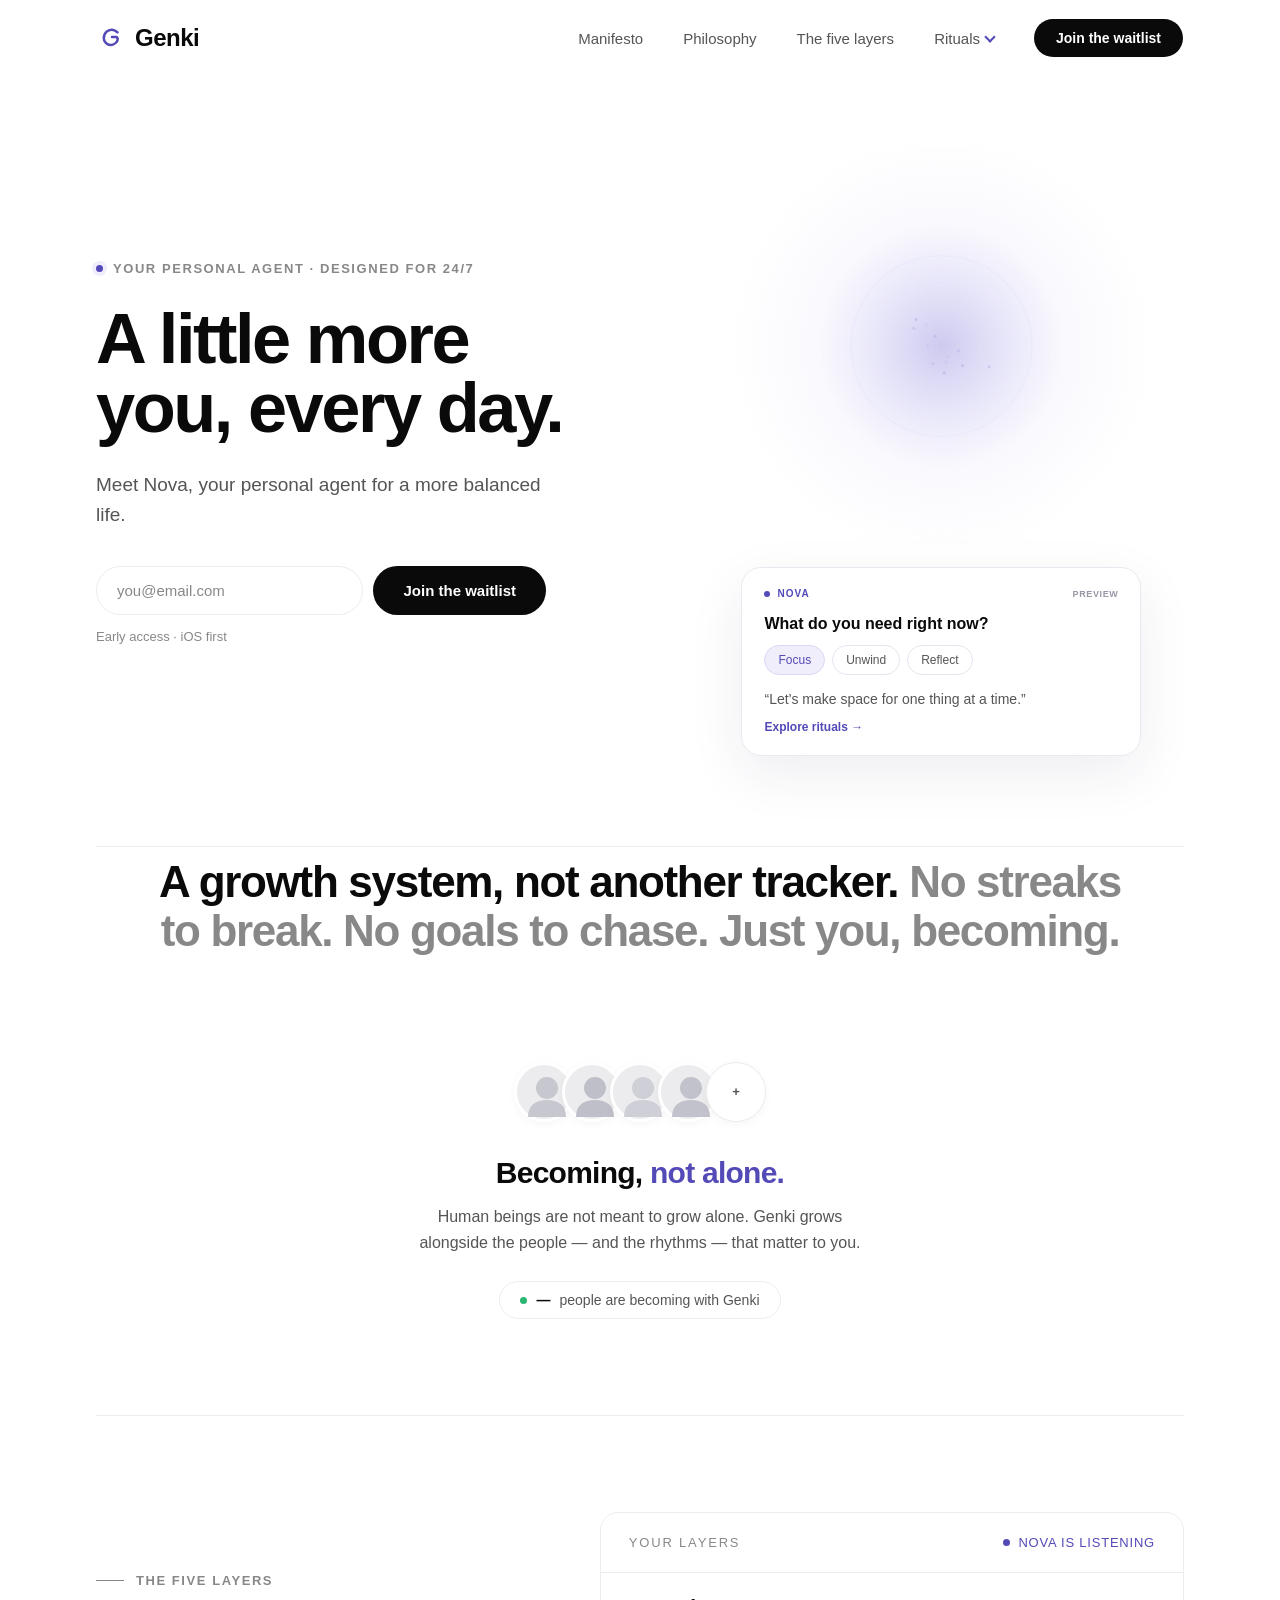
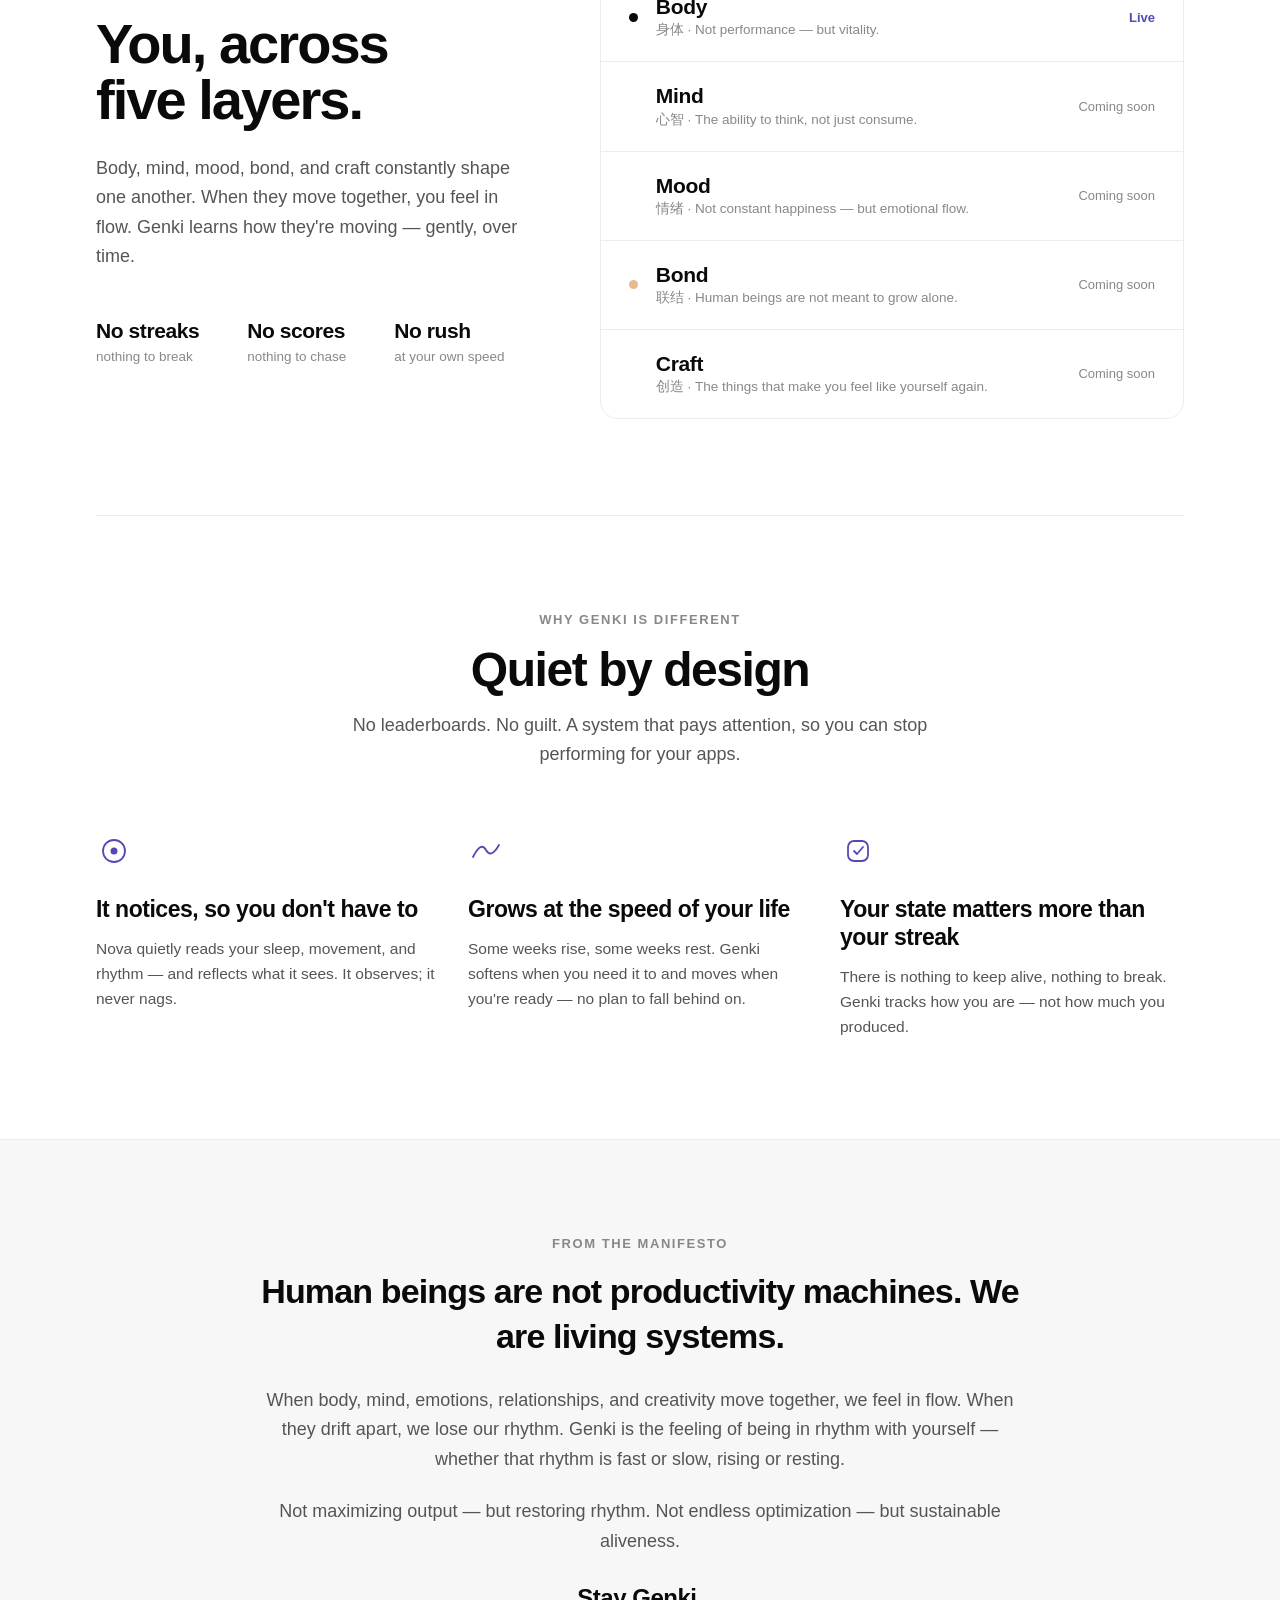
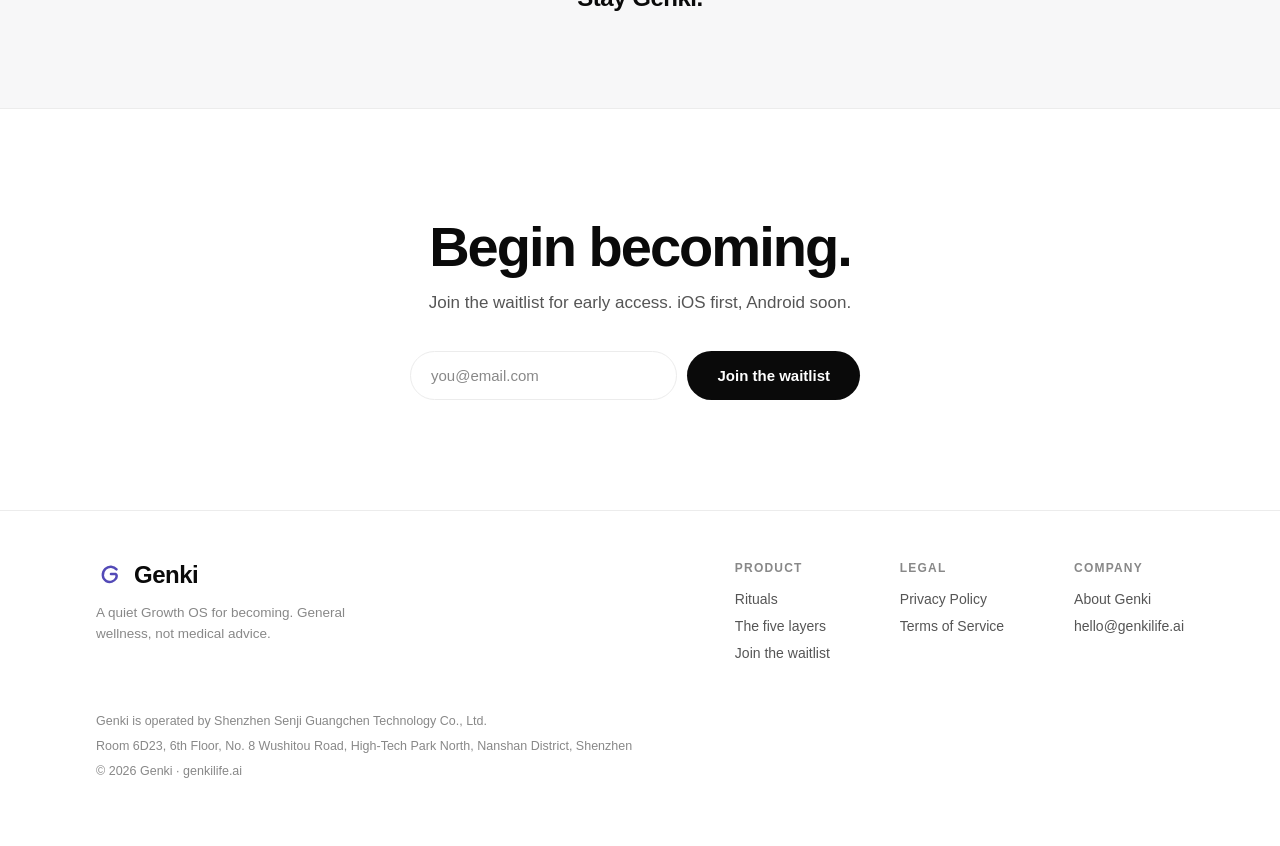
==== commit f4364aa6: "Refresh homepage for Nova personal agent" ====
--- a/index.html
+++ b/index.html
@@ -3,22 +3,22 @@
 <head>
 <meta charset="UTF-8">
 <meta name="viewport" content="width=device-width, initial-scale=1.0">
-<title>Genki — A quiet Growth OS for becoming</title>
-<meta name="description" content="Genki is a gentle growth system that learns how you really are — and grows with you, at the speed of your own life. Not another tracker.">
+<title>Genki — Your personal agent for everyday growth</title>
+<meta name="description" content="Meet Nova, your personal agent for everyday wellbeing and growth. A little more you, every day.">
 <link rel="icon" href="assets/favicon.svg" type="image/svg+xml">
-<link rel="stylesheet" href="assets/styles.css">
+<link rel="stylesheet" href="assets/styles.css?v=home-preview-2">
 
 <!-- Open Graph / social preview -->
 <meta property="og:type" content="website">
 <meta property="og:site_name" content="Genki">
-<meta property="og:title" content="Genki — A quiet Growth OS for becoming">
-<meta property="og:description" content="Not another tracker. No streaks to break. No goals to chase. Just you, becoming.">
+<meta property="og:title" content="Genki — Your personal agent for everyday growth">
+<meta property="og:description" content="Meet Nova, your personal agent for everyday wellbeing and growth.">
 <meta property="og:image" content="https://genkilife.ai/assets/og-default.png">
 <meta property="og:url" content="https://genkilife.ai/">
 <link rel="canonical" href="https://genkilife.ai/">
 <meta name="twitter:card" content="summary_large_image">
-<meta name="twitter:title" content="Genki — A quiet Growth OS for becoming">
-<meta name="twitter:description" content="Not another tracker. No streaks to break. No goals to chase. Just you, becoming.">
+<meta name="twitter:title" content="Genki — Your personal agent for everyday growth">
+<meta name="twitter:description" content="Meet Nova, your personal agent for everyday wellbeing and growth.">
 <meta name="twitter:image" content="https://genkilife.ai/assets/og-default.png">
 
 <!-- Vercel Web Analytics -->
@@ -35,21 +35,30 @@
 <!-- HERO -->
 <div class="wrap"><section class="hero" id="top">
   <div class="copy">
-    <div class="eyebrow"><span class="dot"></span> A quiet Growth OS for becoming</div>
-    <h1>Becoming,<br>gently.</h1>
-    <p class="sub">Genki is a gentle growth system that learns how you really are — and grows with you, at the speed of your own life.</p>
-    <p class="micro">Not another tracker. No streaks to break. No goals to chase.</p>
+    <div class="eyebrow"><span class="dot"></span> Your personal agent · Designed for 24/7</div>
+    <h1>A little more<br>you, every day.</h1>
+    <p class="sub">Meet Nova, your personal agent for a more balanced life.</p>
     <!-- waitlist signup → POSTs to Go backend on Railway (see assets/waitlist.js) -->
     <form class="signup" id="waitlist" data-waitlist novalidate>
       <input type="email" name="email" placeholder="you@email.com" autocomplete="email" required />
       <button class="btn-dark" type="submit">Join the waitlist</button>
     </form>
-    <p class="signup-note">Early access · iOS first · <a href="rituals.html" class="link-accent">What is Genki? →</a></p>
+    <p class="signup-note">Early access · iOS first</p>
   </div>
   <!-- Nova — a quiet light that notices you -->
   <div class="nova-stage">
     <canvas id="novaSphere" aria-hidden="true"></canvas>
-    <span class="nova-cap"><span class="nm">Nova</span><span class="st">It notices, so you don't have to.</span></span>
+    <div class="nova-demo" aria-label="A glimpse of Nova">
+      <div class="demo-label"><span class="demo-dot"></span> NOVA <span>PREVIEW</span></div>
+      <p class="demo-prompt">What do you need right now?</p>
+      <div class="demo-options" aria-label="Choose a scenario">
+        <button type="button" data-nova-choice="focus" aria-pressed="true">Focus</button>
+        <button type="button" data-nova-choice="unwind" aria-pressed="false">Unwind</button>
+        <button type="button" data-nova-choice="reflect" aria-pressed="false">Reflect</button>
+      </div>
+      <p class="demo-response" id="nova-response" aria-live="polite">“Let’s make space for one thing at a time.”</p>
+      <a class="demo-link" id="nova-link" href="rituals.html">Explore rituals →</a>
+    </div>
   </div>
 </section></div>
 
@@ -154,6 +163,7 @@
 <!-- scripts: nav first (injects header/footer), then page behavior -->
 <script src="assets/nav.js"></script>
 <script src="assets/nova.js"></script>
+<script src="assets/home-preview.js"></script>
 <script src="assets/main.js"></script>
 <script src="assets/waitlist.js"></script>
 </body>
--- a/assets/styles.css
+++ b/assets/styles.css
@@ -16,30 +16,34 @@
   a { color: inherit; text-decoration: none; }
 
   /* NAV */
-  /* sticky header that morphs into a floating pill on scroll */
+  /* sticky header that morphs into a floating pill on scroll.
+     ROOT-CAUSE FIX for the shake: the .scrolled state must NOT change the
+     header's occupied HEIGHT, or scrollY oscillates across the threshold and
+     the class toggles every frame. So .nav padding stays CONSTANT (30px 0)
+     in both states — the "pill" is conveyed ONLY by background/border/shadow/
+     radius, never by changing padding, max-width, or font-size. */
   #site-nav-root { position: sticky; top: 0; z-index: 50; }
-  .site-header { transition: padding 0.4s cubic-bezier(.22,.61,.36,1); padding: 0; }
-  .site-header .wrap { transition: max-width 0.4s cubic-bezier(.22,.61,.36,1); }
-  .nav { display: flex; align-items: center; justify-content: space-between; padding: 30px 0;
+  .site-header { padding: 0; }
+  .site-header .wrap { position: relative; }
+  .nav { display: flex; align-items: center; justify-content: space-between; padding: 18px 0;
     border: 1px solid transparent; border-radius: 100px;
-    transition: padding 0.4s cubic-bezier(.22,.61,.36,1), background 0.4s ease, border-color 0.4s ease, box-shadow 0.4s ease, backdrop-filter 0.4s ease; }
-  /* scrolled state — the pill */
-  .site-header.scrolled { padding-top: 14px; }
-  .site-header.scrolled .wrap { max-width: 960px; }
+    transition: background 0.4s ease, border-color 0.4s ease, box-shadow 0.4s ease; }
+  /* scrolled state — the pill. NOTE: padding stays the SAME (30px 0) to keep
+     header height identical; we only nudge horizontal padding which does NOT
+     change height. Visual lift = background + border + shadow only. */
   .site-header.scrolled .nav {
-    padding: 12px 14px 12px 24px;
+    padding: 18px 24px;
     background: rgba(255,255,255,0.72);
     -webkit-backdrop-filter: saturate(180%) blur(14px);
     backdrop-filter: saturate(180%) blur(14px);
     border-color: var(--line);
     box-shadow: 0 8px 30px rgba(20,18,40,0.08);
-  }
-  .brand { display: flex; align-items: center; gap: 10px; font-size: 24px; font-weight: 800; letter-spacing: -0.02em; transition: font-size 0.4s ease; }
-  .site-header.scrolled .brand { font-size: 20px; }
-  .site-header.scrolled .brand svg { width: 24px; height: 24px; }
+    will-change: backdrop-filter;
+  }
+  .brand { display: flex; align-items: center; gap: 10px; font-size: 24px; font-weight: 800; letter-spacing: -0.02em; }
   .nav-links { display: flex; align-items: center; gap: 40px; font-size: 15px; color: var(--ink-2); }
   .nav-links a:hover { color: var(--ink); }
-  .nav-cta { padding: 11px 22px; background: var(--ink); color: #fff !important; border-radius: 100px; font-size: 14px; font-weight: 600; }
+    .nav-cta { padding: 11px 22px; background: var(--ink); color: #fff !important; border-radius: 100px; font-size: 14px; font-weight: 600; }
 
   /* HERO */
   .hero { position: relative; display: grid; grid-template-columns: 1.06fr 0.94fr; align-items: center; gap: 56px; padding: 70px 0 110px; }
@@ -162,6 +166,23 @@
   .foot-col a { display: block; font-size: 14px; color: var(--ink-2); margin-bottom: 11px; }
   .foot-col a:hover { color: var(--ink); }
   .foot-legal { margin-top: 40px; font-size: 12.5px; color: var(--ink-3); }
+  .foot-legal p { margin: 0 0 6px; line-height: 1.5; }
+
+  .about-page { max-width: 760px; padding-top: 100px; padding-bottom: 120px; }
+  .about-page h1 { font-size: clamp(42px, 6vw, 68px); line-height: 1.08; letter-spacing: -0.04em; margin: 18px 0 28px; }
+  .about-intro { font-size: clamp(19px, 2.5vw, 24px); line-height: 1.55; color: var(--ink-2); max-width: 680px; }
+  .about-section { border-top: 1px solid var(--line); margin-top: 64px; padding-top: 32px; }
+  .about-section h2 { font-size: 24px; letter-spacing: -0.02em; margin-bottom: 24px; }
+  .about-details { display: grid; grid-template-columns: 150px 1fr; gap: 18px 24px; font-size: 15px; line-height: 1.65; }
+  .about-details dt { color: var(--ink-3); }
+  .about-details dd { margin: 0; color: var(--ink-2); }
+  .about-details a { color: inherit; text-decoration: underline; text-underline-offset: 3px; overflow-wrap: anywhere; }
+  @media (max-width: 600px) {
+    .about-page { padding-top: 70px; padding-bottom: 80px; }
+    .about-section { margin-top: 48px; }
+    .about-details { grid-template-columns: 1fr; gap: 5px; }
+    .about-details dd { margin-bottom: 16px; }
+  }
 
   /* ============ MOTION (tech skin: organic, not mechanical) ============ */
   /* Nova rotating particle sphere — right-side hero visual */
@@ -170,6 +191,34 @@
   .nova-cap { position: absolute; bottom: 4px; left: 50%; transform: translateX(-50%); text-align: center; }
   .nova-cap .nm { display: block; font-size: 11px; letter-spacing: 0.22em; text-transform: uppercase; color: var(--ink-3); }
   .nova-cap .st { display: block; margin-top: 6px; font-size: 14px; color: var(--ink-2); letter-spacing: -0.005em; }
+
+  /* Home: Nova's interactive preview and a day of imagined moments. */
+  .hero { padding-bottom: 90px; }
+  .hero .eyebrow .dot { background: var(--accent); box-shadow: 0 0 0 4px #efedfb; }
+  .hero h1 { font-size: clamp(52px, 5.5vw, 72px); }
+  .hero .sub { margin-bottom: 36px; }
+  .hero .nova-stage { min-height: 610px; padding: 0 0 210px; }
+  .hero #novaSphere { height: 400px; }
+  .nova-demo { position: absolute; bottom: 0; left: 50%; transform: translateX(-50%); width: min(100%, 400px); padding: 20px 22px; background: rgba(255,255,255,.94); border: 1px solid #e9e8f0; border-radius: 20px; box-shadow: 0 18px 55px rgba(43,35,92,.08); }
+  .demo-label { display: flex; align-items: center; gap: 7px; font-size: 10px; font-weight: 700; letter-spacing: .1em; color: var(--accent); }
+  .demo-label > span:last-child { margin-left: auto; color: #9996a6; font-size: 9px; letter-spacing: .07em; }
+  .demo-dot { width: 6px; height: 6px; border-radius: 50%; background: var(--accent); }
+  .demo-prompt { font-size: 16px; font-weight: 700; margin: 16px 0 12px; }
+  .demo-options { display: flex; flex-wrap: wrap; gap: 7px; }
+  .demo-options button { font: inherit; font-size: 12px; padding: 7px 13px; border: 1px solid #e6e4ef; background: #fff; border-radius: 99px; color: var(--ink-2); cursor: pointer; }
+  .demo-options button[aria-pressed="true"] { background: #f0eefb; color: var(--accent); border-color: #dcd7f5; }
+  .demo-response { color: var(--ink-2); font-size: 14px; line-height: 1.5; margin-top: 14px; min-height: 21px; }
+  .demo-link { display: inline-block; color: var(--accent); font-size: 12px; font-weight: 700; margin-top: 10px; }
+  .demo-options button:focus-visible, .demo-link:focus-visible { outline: 2px solid var(--accent); outline-offset: 3px; }
+  @media (max-width: 900px) {
+    .hero .nova-stage { margin-top: 18px; min-height: 590px; }
+  }
+  @media (max-width: 600px) {
+    .hero h1 { font-size: clamp(43px, 11vw, 56px); }
+    .hero .nova-stage { min-height: 535px; padding-bottom: 210px; }
+    .hero #novaSphere { height: 325px; }
+
+  }
   /* scroll reveal */
   .reveal { opacity: 0; transform: translateY(22px); transition: opacity 0.9s cubic-bezier(.22,.61,.36,1), transform 0.9s cubic-bezier(.22,.61,.36,1); }
   .reveal.in { opacity: 1; transform: none; }
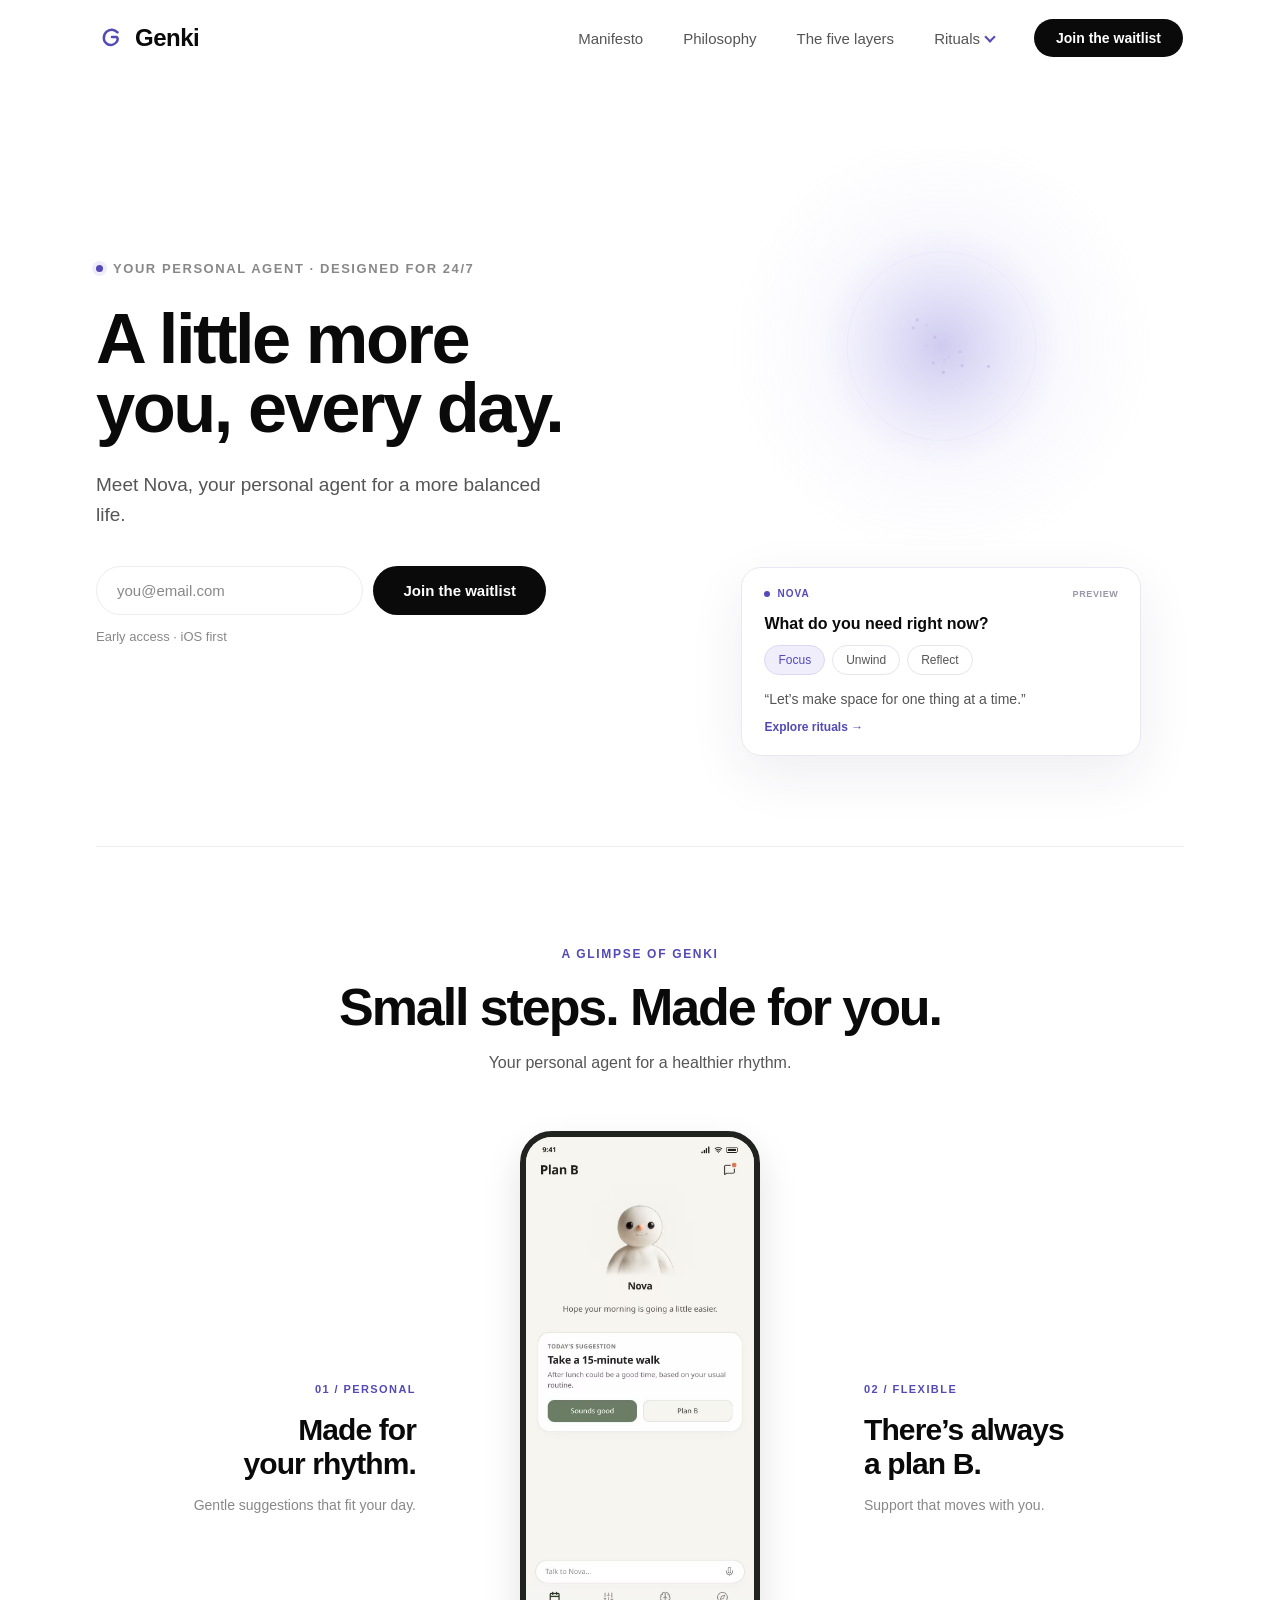
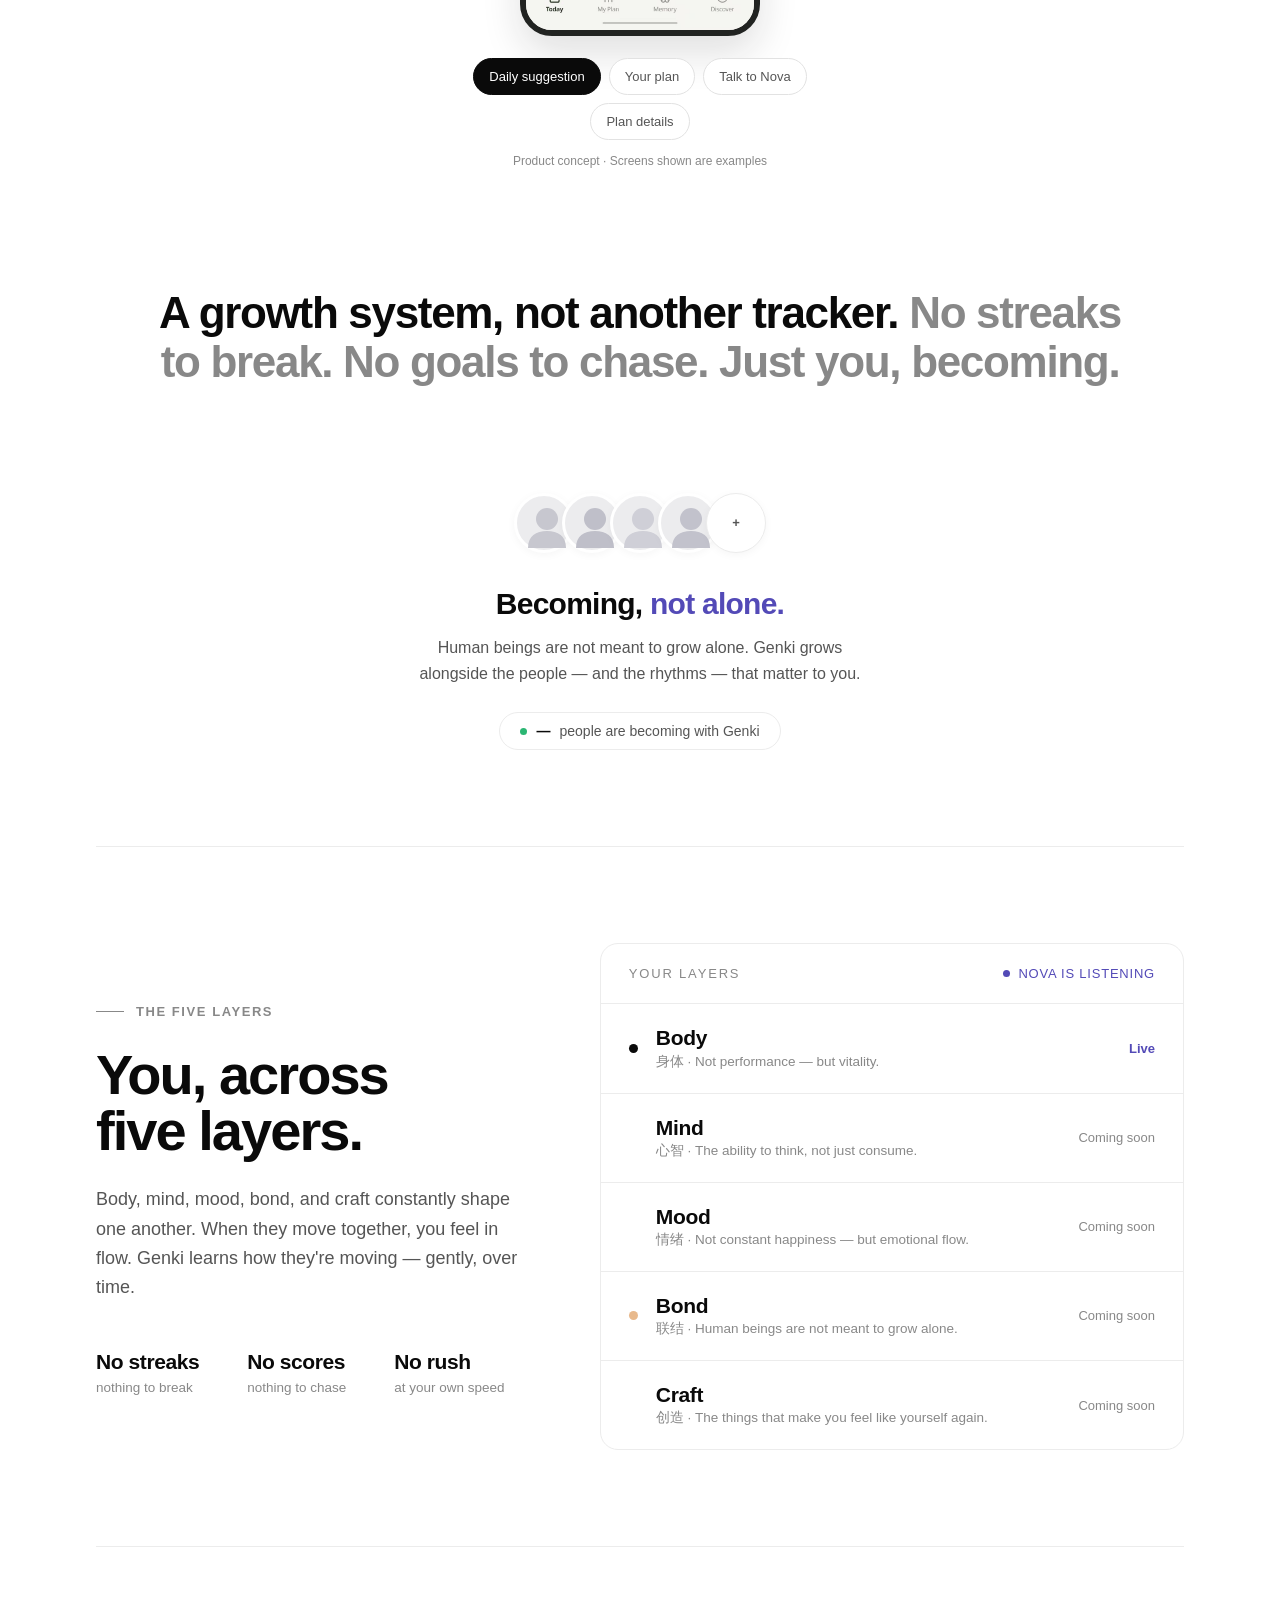
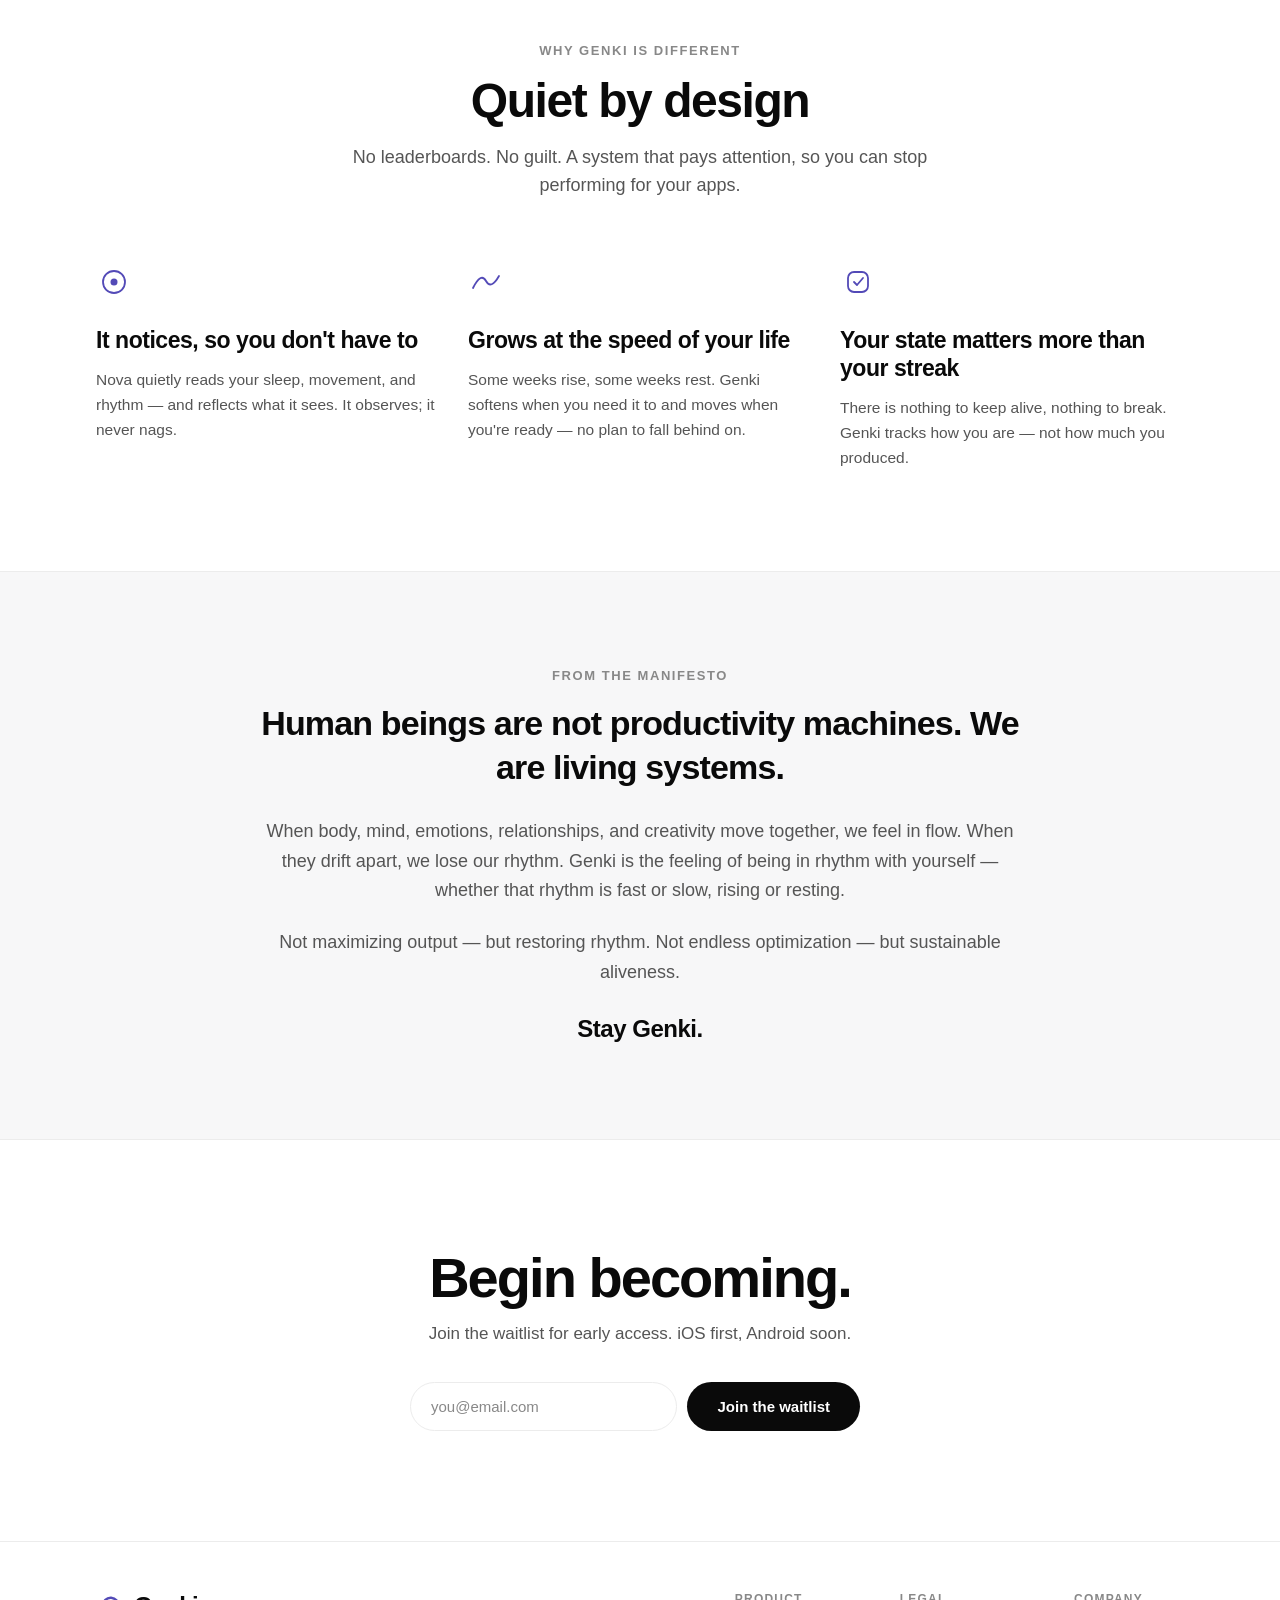
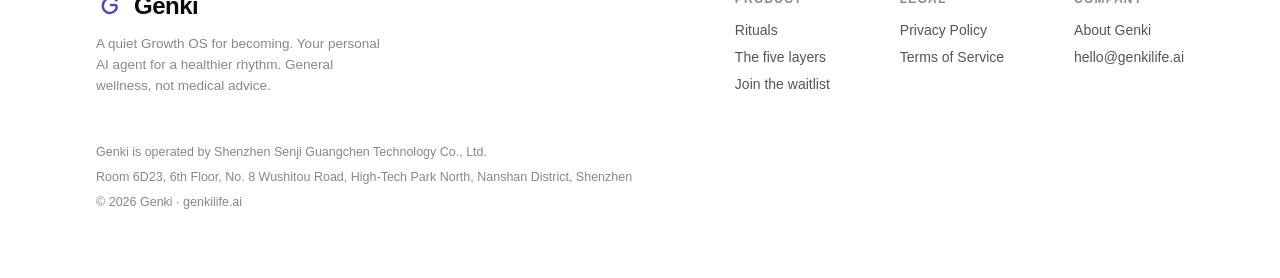
==== commit 8a2a8606: "Add Nova product demo to homepage" ====
--- a/index.html
+++ b/index.html
@@ -3,21 +3,21 @@
 <head>
 <meta charset="UTF-8">
 <meta name="viewport" content="width=device-width, initial-scale=1.0">
-<title>Genki — Your personal agent for everyday growth</title>
+<title>Genki——Your Personal AI Agent</title>
 <meta name="description" content="Meet Nova, your personal agent for everyday wellbeing and growth. A little more you, every day.">
 <link rel="icon" href="assets/favicon.svg" type="image/svg+xml">
-<link rel="stylesheet" href="assets/styles.css?v=home-preview-2">
+<link rel="stylesheet" href="assets/styles.css?v=product-demo-3">
 
 <!-- Open Graph / social preview -->
 <meta property="og:type" content="website">
 <meta property="og:site_name" content="Genki">
-<meta property="og:title" content="Genki — Your personal agent for everyday growth">
+<meta property="og:title" content="Genki——Your Personal AI Agent">
 <meta property="og:description" content="Meet Nova, your personal agent for everyday wellbeing and growth.">
 <meta property="og:image" content="https://genkilife.ai/assets/og-default.png">
 <meta property="og:url" content="https://genkilife.ai/">
 <link rel="canonical" href="https://genkilife.ai/">
 <meta name="twitter:card" content="summary_large_image">
-<meta name="twitter:title" content="Genki — Your personal agent for everyday growth">
+<meta name="twitter:title" content="Genki——Your Personal AI Agent">
 <meta name="twitter:description" content="Meet Nova, your personal agent for everyday wellbeing and growth.">
 <meta name="twitter:image" content="https://genkilife.ai/assets/og-default.png">
 
@@ -64,6 +64,44 @@
 
 <div class="wrap"><hr class="section-line" /></div>
 
+<!-- PRODUCT CONCEPT -->
+<div class="wrap"><section class="product-demo" aria-labelledby="product-demo-title">
+  <div class="product-demo-intro">
+    <div class="product-demo-eyebrow">A glimpse of Genki</div>
+    <h2 id="product-demo-title">Small steps. Made for you.</h2>
+    <p>Your personal agent for a healthier rhythm.</p>
+  </div>
+  <div class="product-demo-layout">
+  <div class="product-demo-side product-demo-side-left">
+    <div class="product-demo-side-label">01 / Personal</div>
+    <h3>Made for<br>your rhythm.</h3>
+    <p>Gentle suggestions that fit your day.</p>
+  </div>
+  <div class="product-demo-view" role="region" aria-label="Product concept screenshots" aria-roledescription="carousel">
+    <div class="product-demo-phone">
+      <div class="product-demo-track">
+        <img src="assets/demo/suggestion.jpg" alt="Nova suggests a 15-minute walk" width="780" height="1688">
+        <img src="assets/demo/plan.jpg" alt="A daily plan with a 15-minute walk" width="780" height="1688" loading="lazy">
+        <img src="assets/demo/conversation.png" alt="A conversation with Nova about an alternative plan" width="780" height="1688" loading="lazy">
+        <img src="assets/demo/details.png" alt="Details for a mindful walking plan" width="780" height="1688" loading="lazy">
+      </div>
+    </div>
+    <div class="product-demo-controls" aria-label="Choose a product screen">
+      <button type="button" aria-pressed="true">Daily suggestion</button>
+      <button type="button" aria-pressed="false">Your plan</button>
+      <button type="button" aria-pressed="false">Talk to Nova</button>
+      <button type="button" aria-pressed="false">Plan details</button>
+    </div>
+    <p class="product-demo-caption">Product concept · Screens shown are examples</p>
+  </div>
+  <div class="product-demo-side product-demo-side-right">
+    <div class="product-demo-side-label">02 / Flexible</div>
+    <h3>There’s always<br>a plan B.</h3>
+    <p>Support that moves with you.</p>
+  </div>
+  </div>
+</section></div>
+
 <!-- STANCE -->
 <div class="wrap"><div class="stance" id="philosophy">
   <p>A growth system, not another tracker. <span class="q">No streaks to break. No goals to chase. Just you, becoming.</span></p>
@@ -161,7 +199,7 @@
 <div id="site-footer-root"></div>
 
 <!-- scripts: nav first (injects header/footer), then page behavior -->
-<script src="assets/nav.js"></script>
+<script src="assets/nav.js?v=footer-agent-1"></script>
 <script src="assets/nova.js"></script>
 <script src="assets/home-preview.js"></script>
 <script src="assets/main.js"></script>
--- a/assets/styles.css
+++ b/assets/styles.css
@@ -209,6 +209,37 @@
   .demo-options button[aria-pressed="true"] { background: #f0eefb; color: var(--accent); border-color: #dcd7f5; }
   .demo-response { color: var(--ink-2); font-size: 14px; line-height: 1.5; margin-top: 14px; min-height: 21px; }
   .demo-link { display: inline-block; color: var(--accent); font-size: 12px; font-weight: 700; margin-top: 10px; }
+  .product-demo { padding: 100px 0 110px; }
+  .product-demo-eyebrow { color: var(--accent); font-size: 12px; font-weight: 700; letter-spacing: .14em; text-transform: uppercase; }
+  .product-demo-intro { text-align: center; margin-bottom: 55px; }
+  .product-demo-intro h2 { font-size: clamp(36px, 4.5vw, 52px); line-height: 1.1; letter-spacing: -.04em; margin: 18px 0 14px; }
+  .product-demo-intro p { color: var(--ink-2); font-size: 16px; line-height: 1.6; }
+  .product-demo-layout { display: grid; grid-template-columns: 1fr minmax(280px, 400px) 1fr; gap: 24px; align-items: center; }
+  .product-demo-side { max-width: 225px; }
+  .product-demo-side-left { justify-self: end; text-align: right; }
+  .product-demo-side-right { justify-self: start; text-align: left; }
+  .product-demo-side-label { color: var(--accent); font-size: 11px; font-weight: 700; letter-spacing: .13em; text-transform: uppercase; margin-bottom: 18px; }
+  .product-demo-side h3 { font-size: clamp(22px, 2.5vw, 30px); line-height: 1.15; letter-spacing: -.03em; margin-bottom: 12px; }
+  .product-demo-side p { color: var(--ink-3); font-size: 14px; line-height: 1.6; }
+  .product-demo-view { text-align: center; }
+  .product-demo-phone { width: min(240px, 75%); margin: 0 auto; border: 6px solid #212321; border-radius: 32px; overflow: hidden; background: #f8f7f3; box-shadow: 0 18px 38px rgba(20,20,20,.13); }
+  .product-demo-track { display: flex; width: 100%; transition: transform .45s ease; }
+  .product-demo-track img { display: block; flex: 0 0 100%; min-width: 0; width: 100%; height: auto; aspect-ratio: 780 / 1688; object-fit: contain; }
+  .product-demo-controls { display: flex; justify-content: center; flex-wrap: wrap; gap: 8px; margin: 22px auto 0; max-width: 460px; }
+  .product-demo-controls button { font: inherit; font-size: 13px; padding: 10px 15px; border: 1px solid #e2e2e2; border-radius: 100px; background: #fff; color: var(--ink-2); cursor: pointer; }
+  .product-demo-controls button[aria-pressed="true"] { background: var(--ink); border-color: var(--ink); color: #fff; }
+  .product-demo-controls button:focus-visible { outline: 2px solid var(--accent); outline-offset: 3px; }
+  .product-demo-caption { margin-top: 14px; font-size: 12px; color: var(--ink-3); }
+  @media (prefers-reduced-motion: reduce) { .product-demo-track { transition: none; } }
+  @media (max-width: 700px) {
+    .product-demo { padding: 72px 0 90px; }
+    .product-demo-intro { margin-bottom: 36px; }
+    .product-demo-layout { grid-template-columns: 1fr 1fr; gap: 32px 20px; }
+    .product-demo-view { grid-column: 1 / -1; grid-row: 1; }
+    .product-demo-side-left { justify-self: start; text-align: left; }
+    .product-demo-side-label { margin-bottom: 10px; }
+    .product-demo-side h3 { font-size: 21px; }
+  }
   .demo-options button:focus-visible, .demo-link:focus-visible { outline: 2px solid var(--accent); outline-offset: 3px; }
   @media (max-width: 900px) {
     .hero .nova-stage { margin-top: 18px; min-height: 590px; }
@@ -278,7 +309,9 @@
 
     /* signup stacks vertically */
     .signup { flex-direction: column; max-width: 100%; }
-    .signup input { width: 100%; }
+    .signup input { width: 100%; font-size: 16px; }
+    .demo-options button, .product-demo-controls button { min-height: 44px; }
+    .nav-toggle { min-width: 44px; min-height: 44px; }
     .btn-dark { width: 100%; padding: 15px; }
 
     /* nova sphere shrinks on phone */
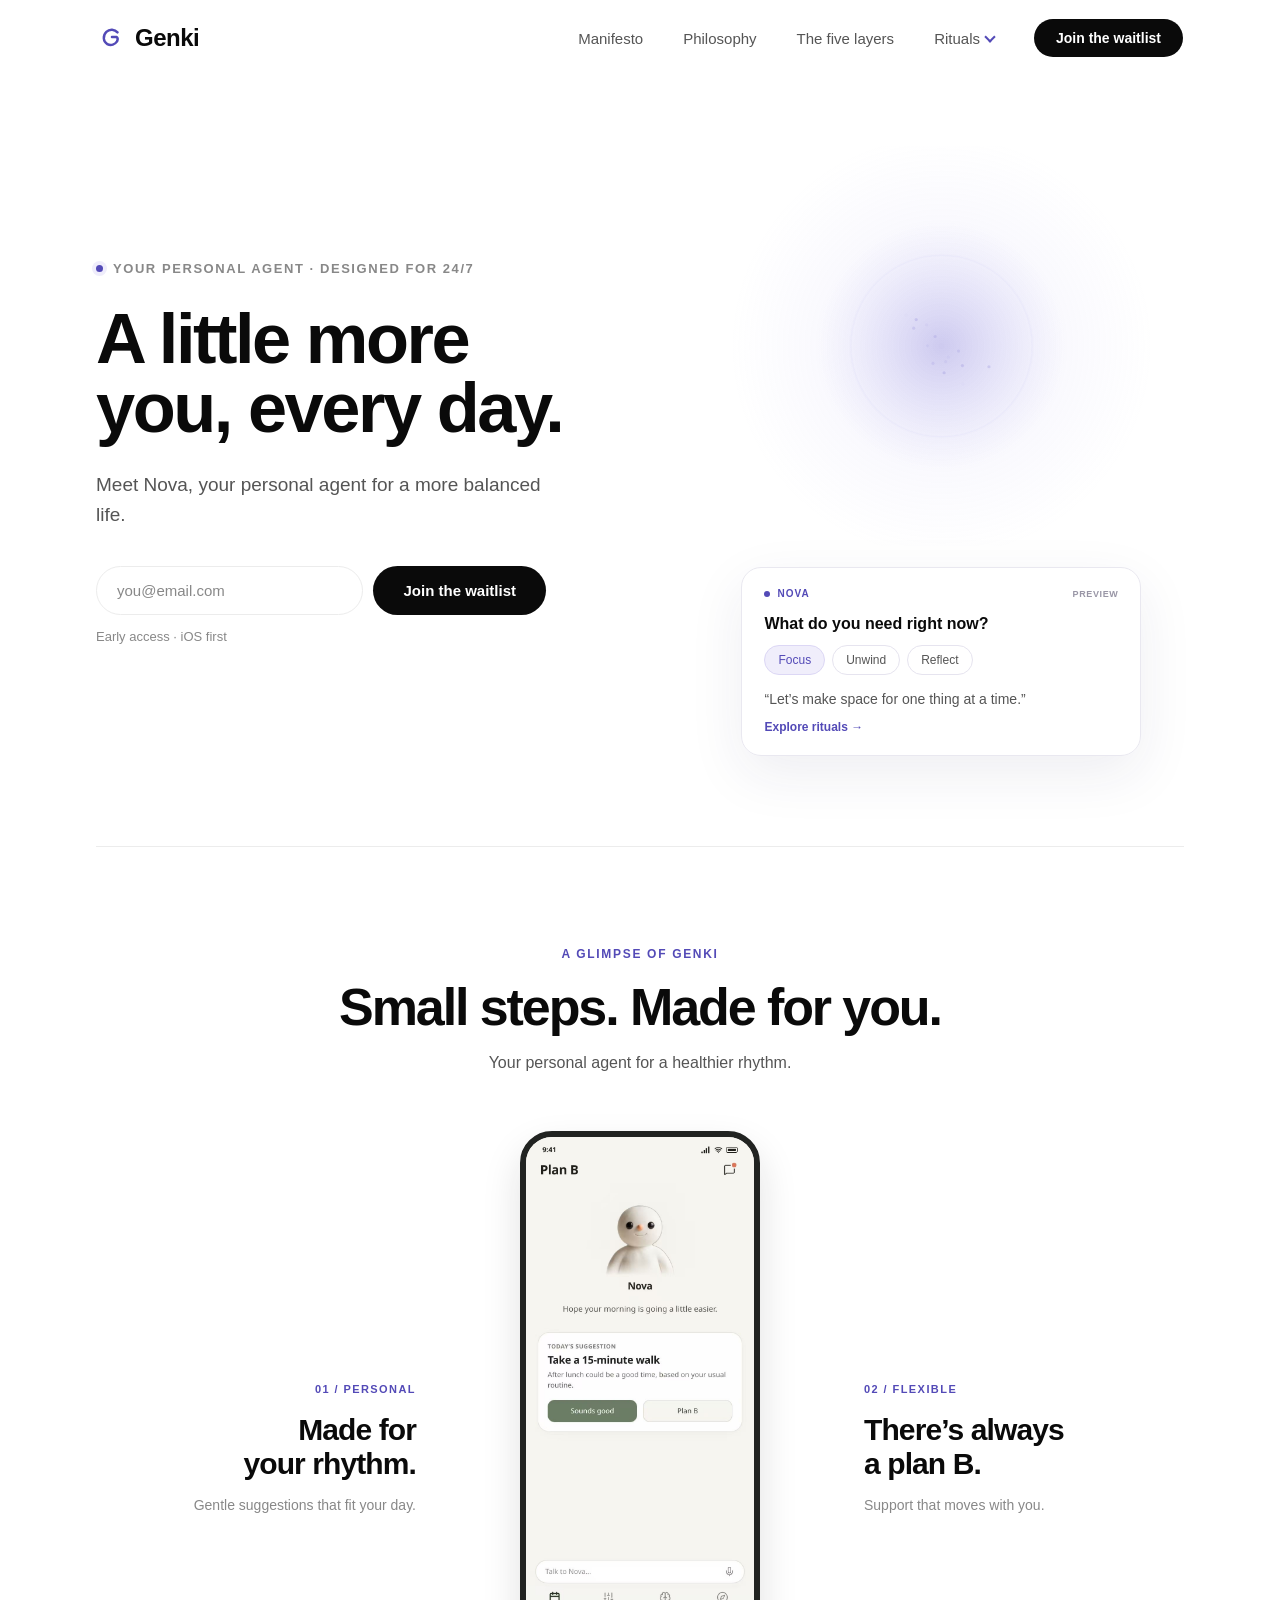
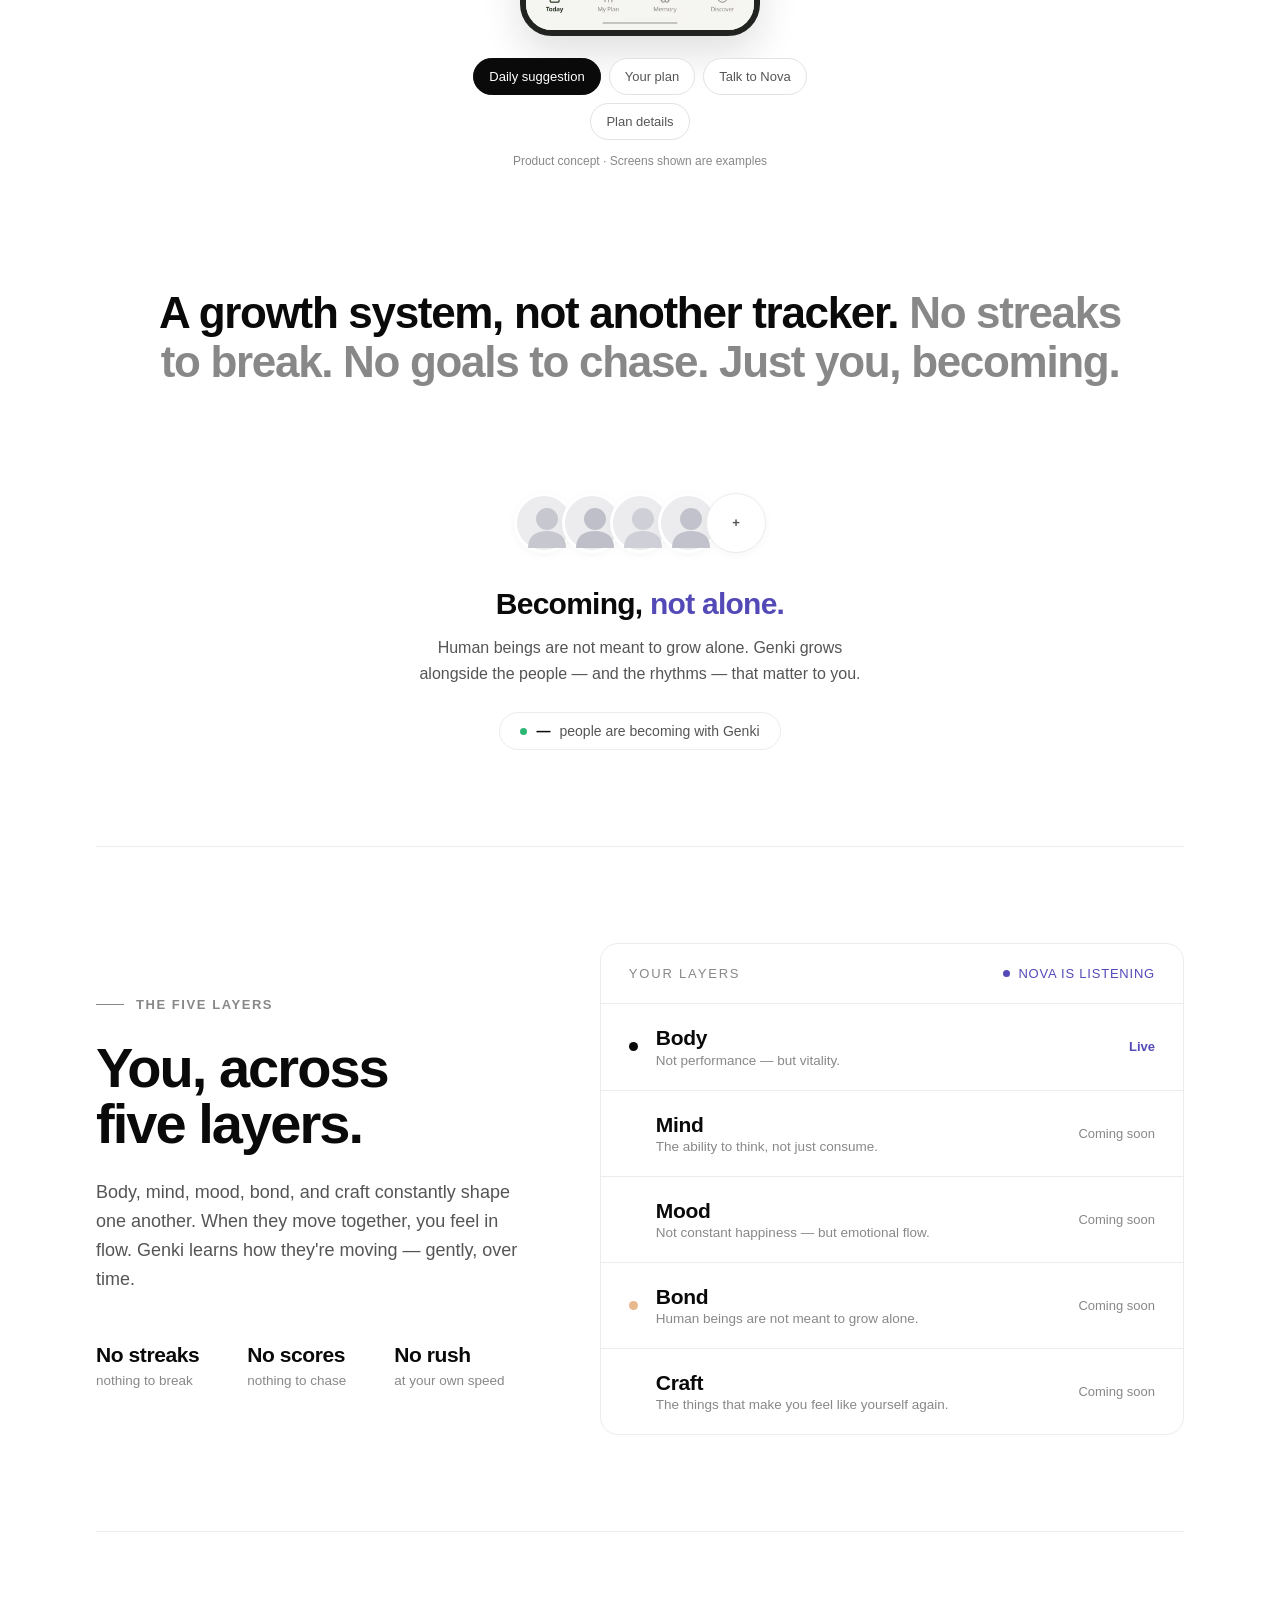
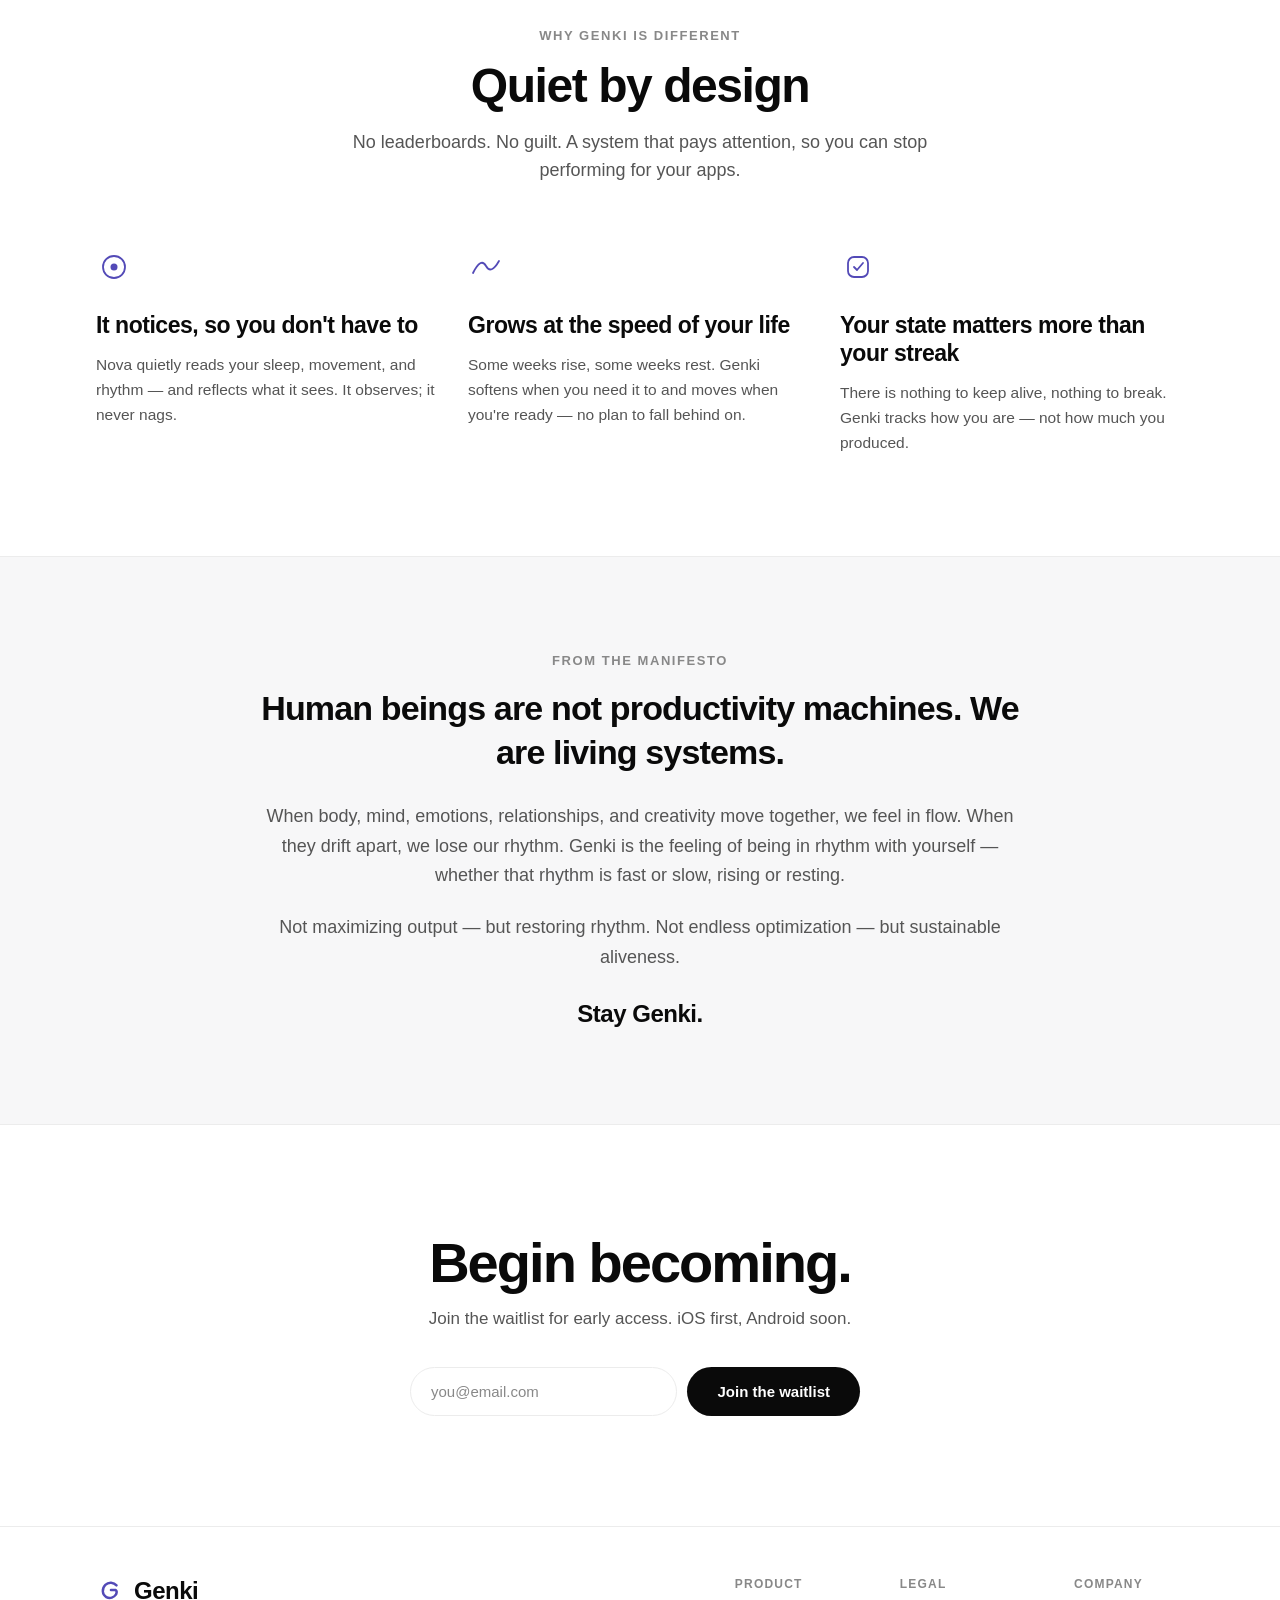
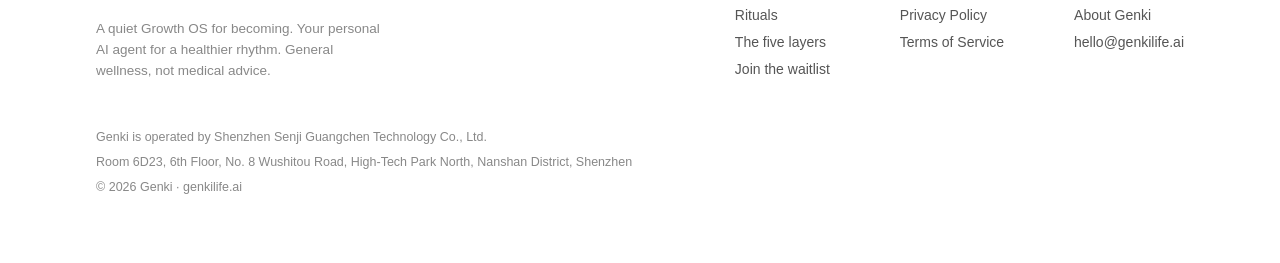
==== commit 519b45a9: "Remove Chinese labels from website" ====
--- a/index.html
+++ b/index.html
@@ -142,11 +142,11 @@
           <span class="lc-name">Your layers</span>
           <span class="lc-status"><span class="d"></span> Nova is listening</span>
         </div>
-        <div class="lc-row live"><span class="dot"></span><div class="lc-main"><div class="lc-l">Body</div><div class="lc-sub">身体 · Not performance — but vitality.</div></div><span class="lc-state">Live</span></div>
-        <div class="lc-row"><span class="dot"></span><div class="lc-main"><div class="lc-l">Mind</div><div class="lc-sub">心智 · The ability to think, not just consume.</div></div><span class="lc-state">Coming soon</span></div>
-        <div class="lc-row"><span class="dot"></span><div class="lc-main"><div class="lc-l">Mood</div><div class="lc-sub">情绪 · Not constant happiness — but emotional flow.</div></div><span class="lc-state">Coming soon</span></div>
-        <div class="lc-row warm"><span class="dot"></span><div class="lc-main"><div class="lc-l">Bond</div><div class="lc-sub">联结 · Human beings are not meant to grow alone.</div></div><span class="lc-state">Coming soon</span></div>
-        <div class="lc-row"><span class="dot"></span><div class="lc-main"><div class="lc-l">Craft</div><div class="lc-sub">创造 · The things that make you feel like yourself again.</div></div><span class="lc-state">Coming soon</span></div>
+        <div class="lc-row live"><span class="dot"></span><div class="lc-main"><div class="lc-l">Body</div><div class="lc-sub">Not performance — but vitality.</div></div><span class="lc-state">Live</span></div>
+        <div class="lc-row"><span class="dot"></span><div class="lc-main"><div class="lc-l">Mind</div><div class="lc-sub">The ability to think, not just consume.</div></div><span class="lc-state">Coming soon</span></div>
+        <div class="lc-row"><span class="dot"></span><div class="lc-main"><div class="lc-l">Mood</div><div class="lc-sub">Not constant happiness — but emotional flow.</div></div><span class="lc-state">Coming soon</span></div>
+        <div class="lc-row warm"><span class="dot"></span><div class="lc-main"><div class="lc-l">Bond</div><div class="lc-sub">Human beings are not meant to grow alone.</div></div><span class="lc-state">Coming soon</span></div>
+        <div class="lc-row"><span class="dot"></span><div class="lc-main"><div class="lc-l">Craft</div><div class="lc-sub">The things that make you feel like yourself again.</div></div><span class="lc-state">Coming soon</span></div>
       </div>
     </div>
   </div>
@@ -199,7 +199,7 @@
 <div id="site-footer-root"></div>
 
 <!-- scripts: nav first (injects header/footer), then page behavior -->
-<script src="assets/nav.js?v=footer-agent-1"></script>
+<script src="assets/nav.js?v=english-labels-1"></script>
 <script src="assets/nova.js"></script>
 <script src="assets/home-preview.js"></script>
 <script src="assets/main.js"></script>
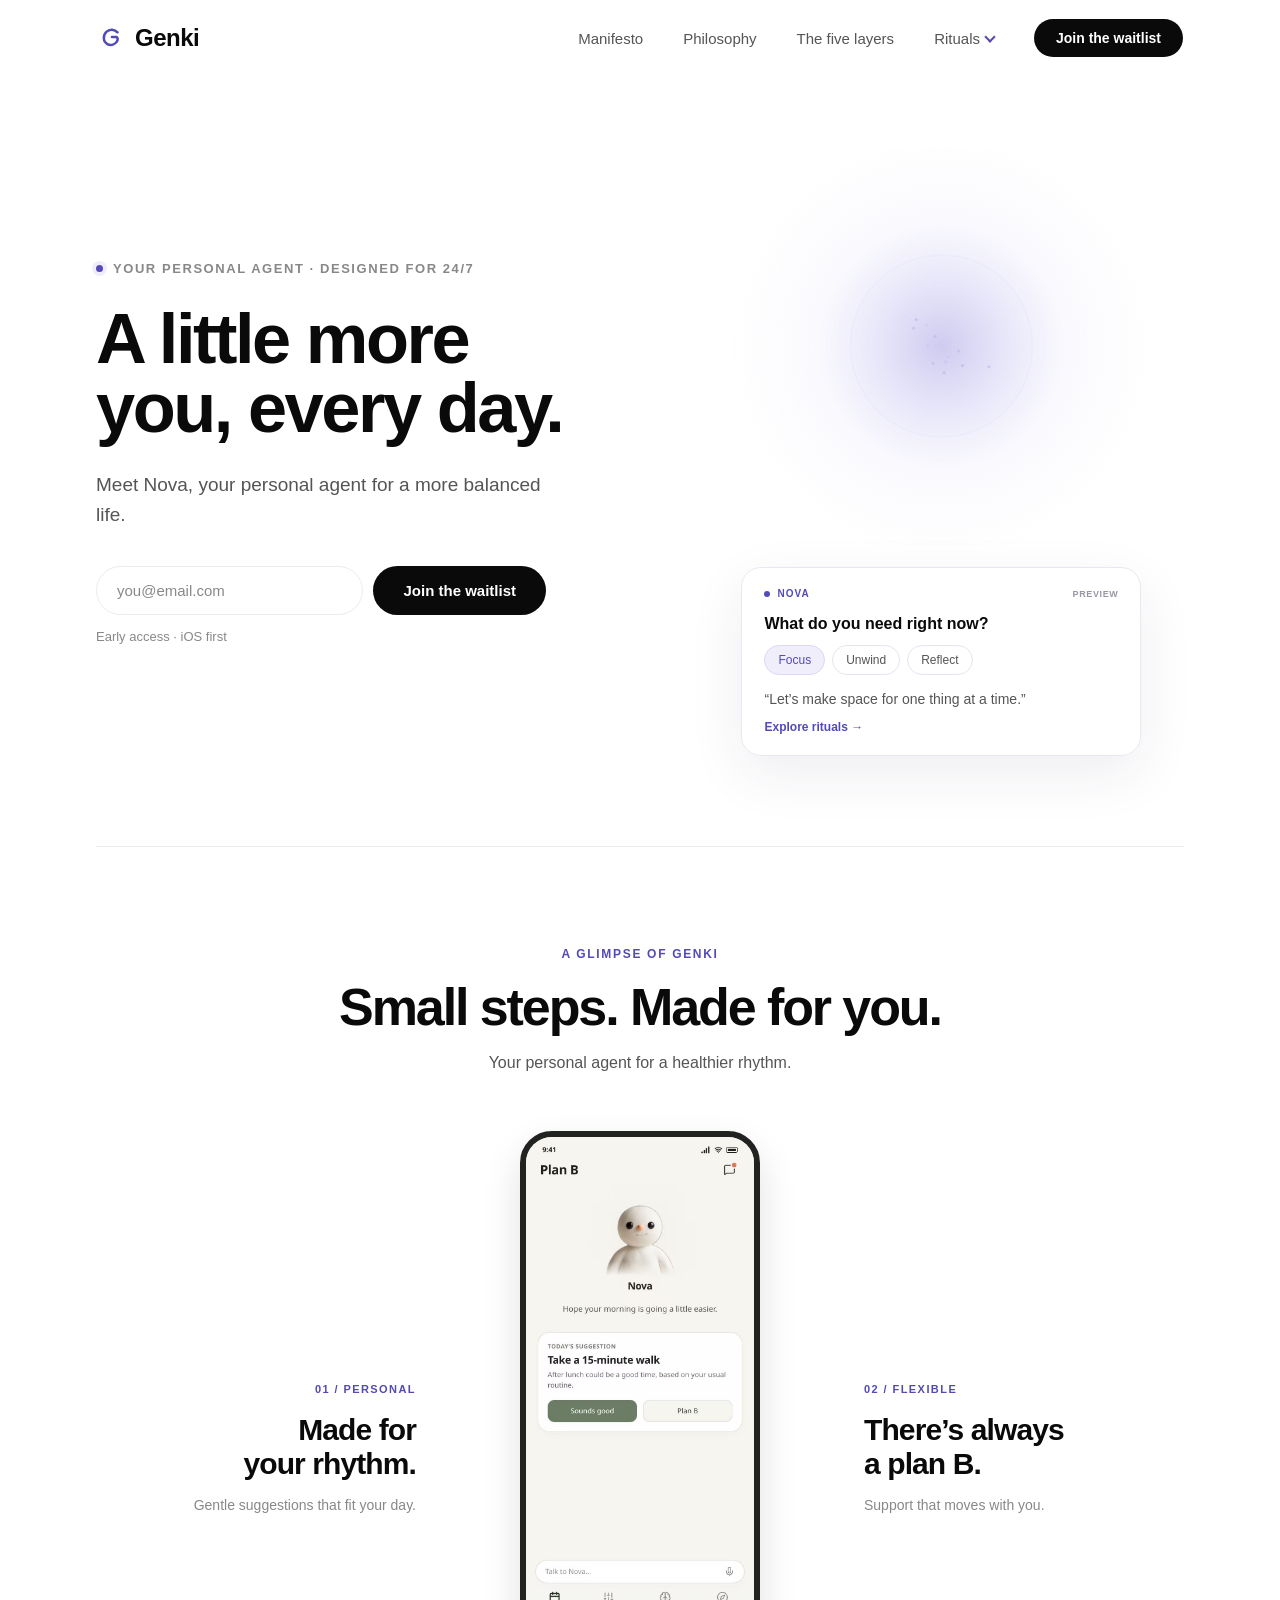
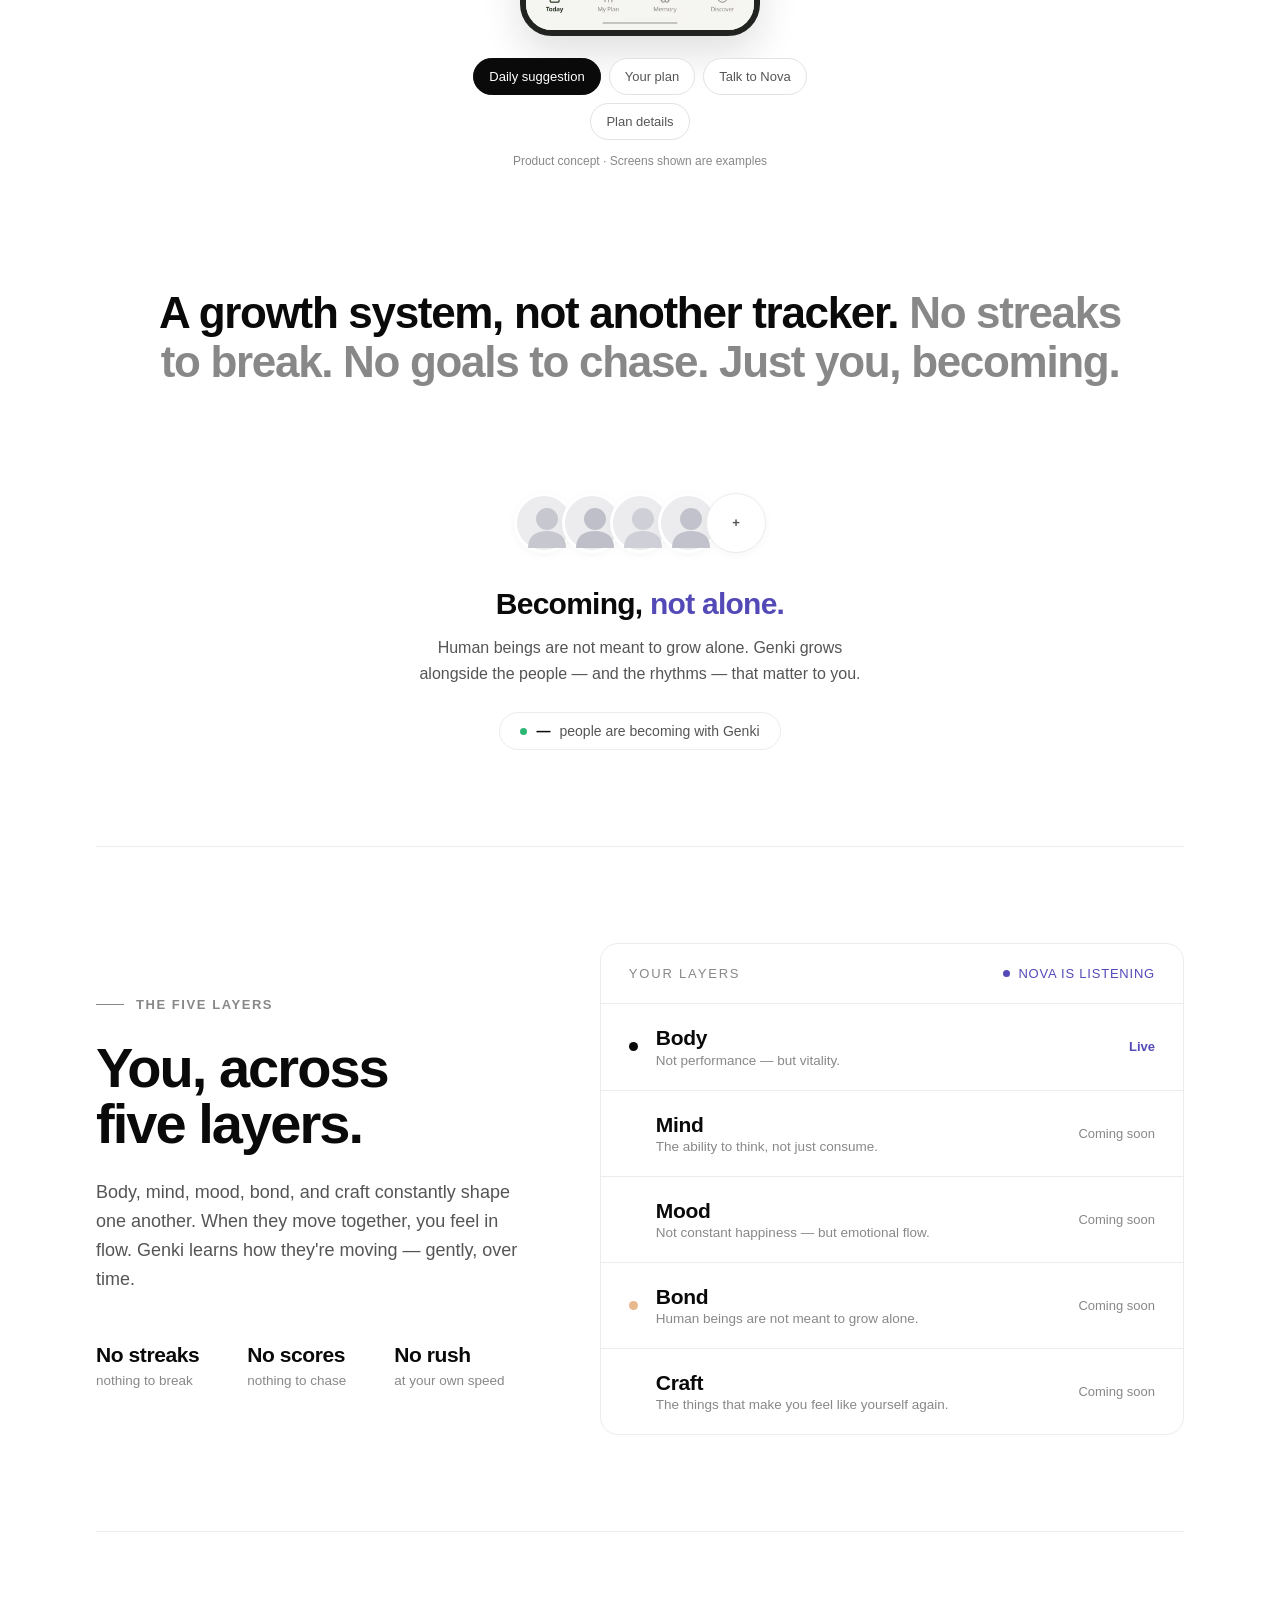
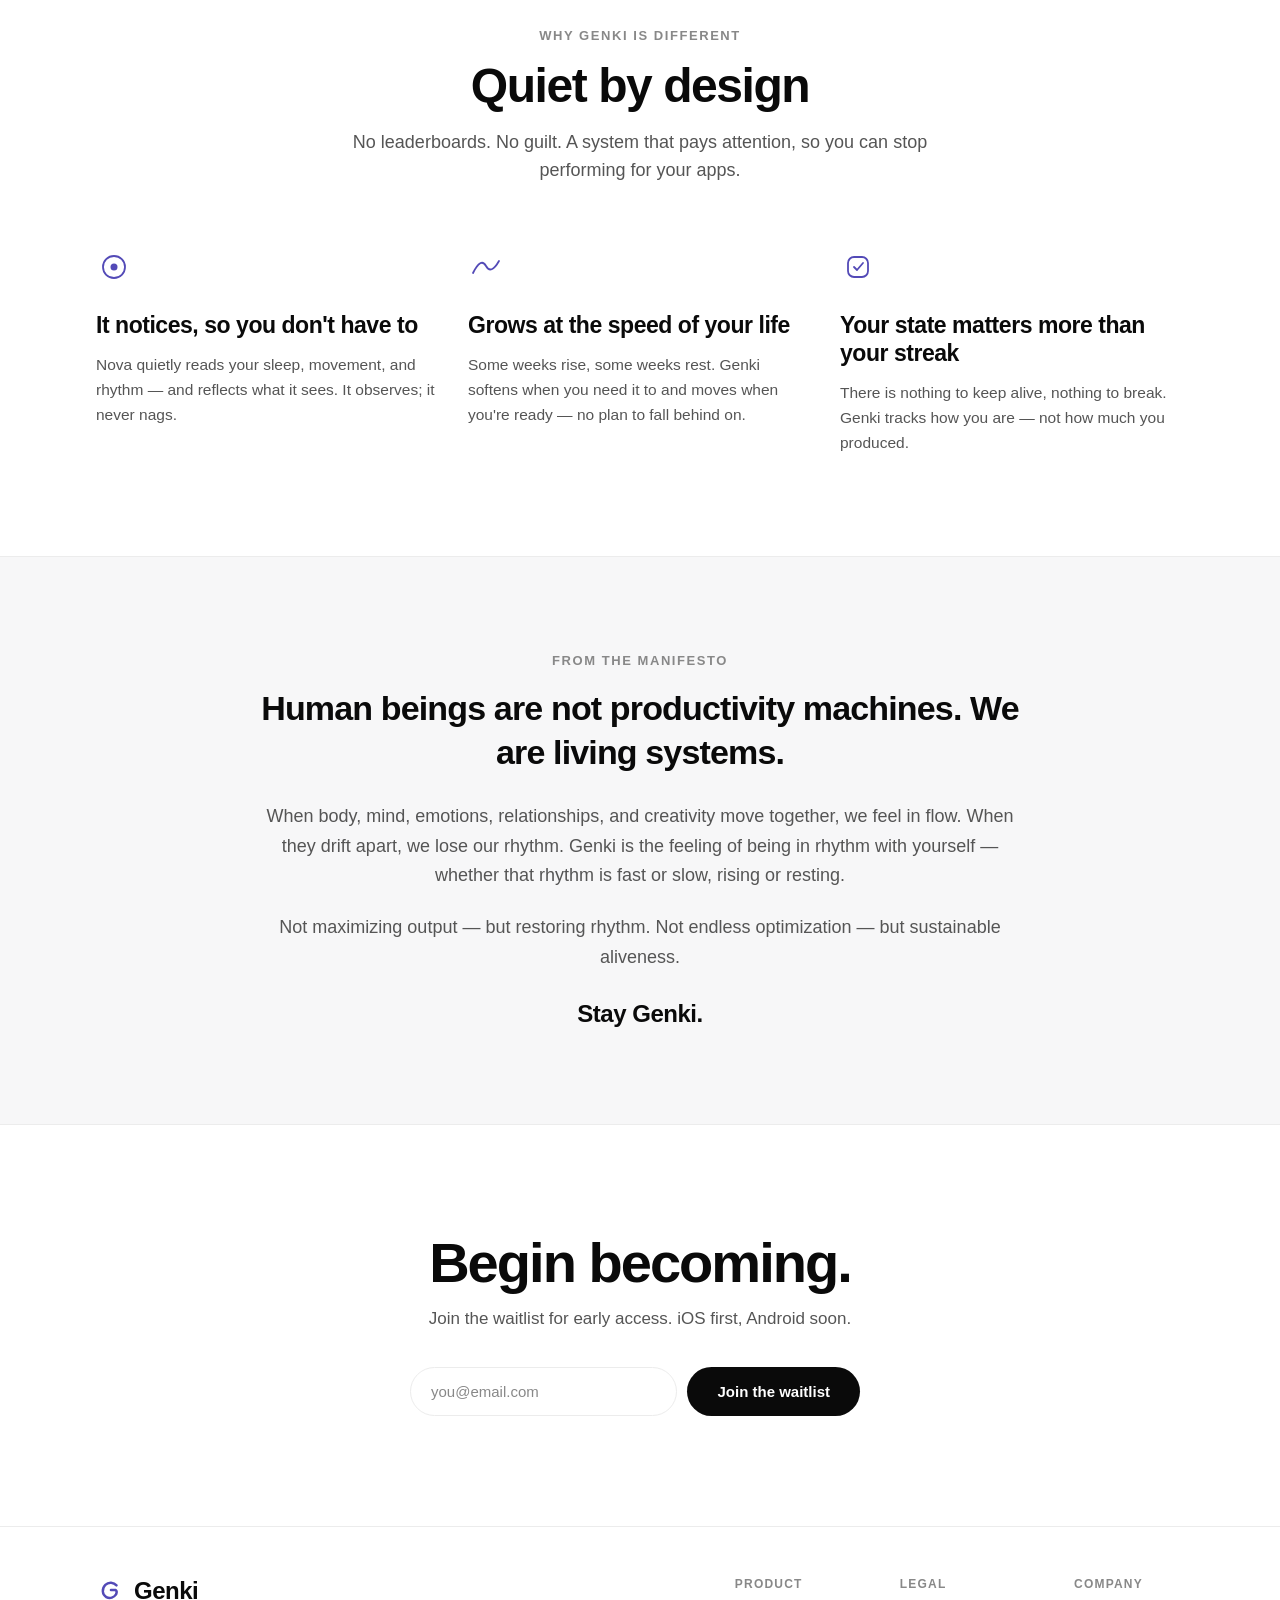
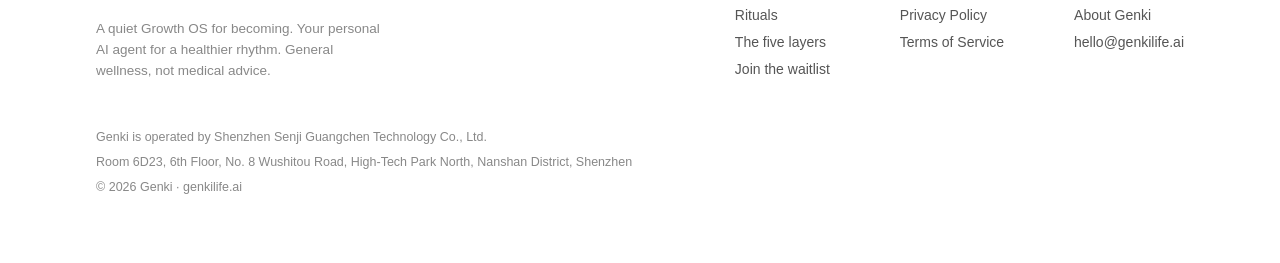
==== commit 7f345e98: "Remove Vercel Web Analytics" ====
--- a/index.html
+++ b/index.html
@@ -21,11 +21,6 @@
 <meta name="twitter:description" content="Meet Nova, your personal agent for everyday wellbeing and growth.">
 <meta name="twitter:image" content="https://genkilife.ai/assets/og-default.png">
 
-<!-- Vercel Web Analytics -->
-<script>
-  window.va = window.va || function () { (window.vaq = window.vaq || []).push(arguments); };
-</script>
-<script defer src="/_vercel/insights/script.js"></script>
 </head>
 <body data-page="home">
 
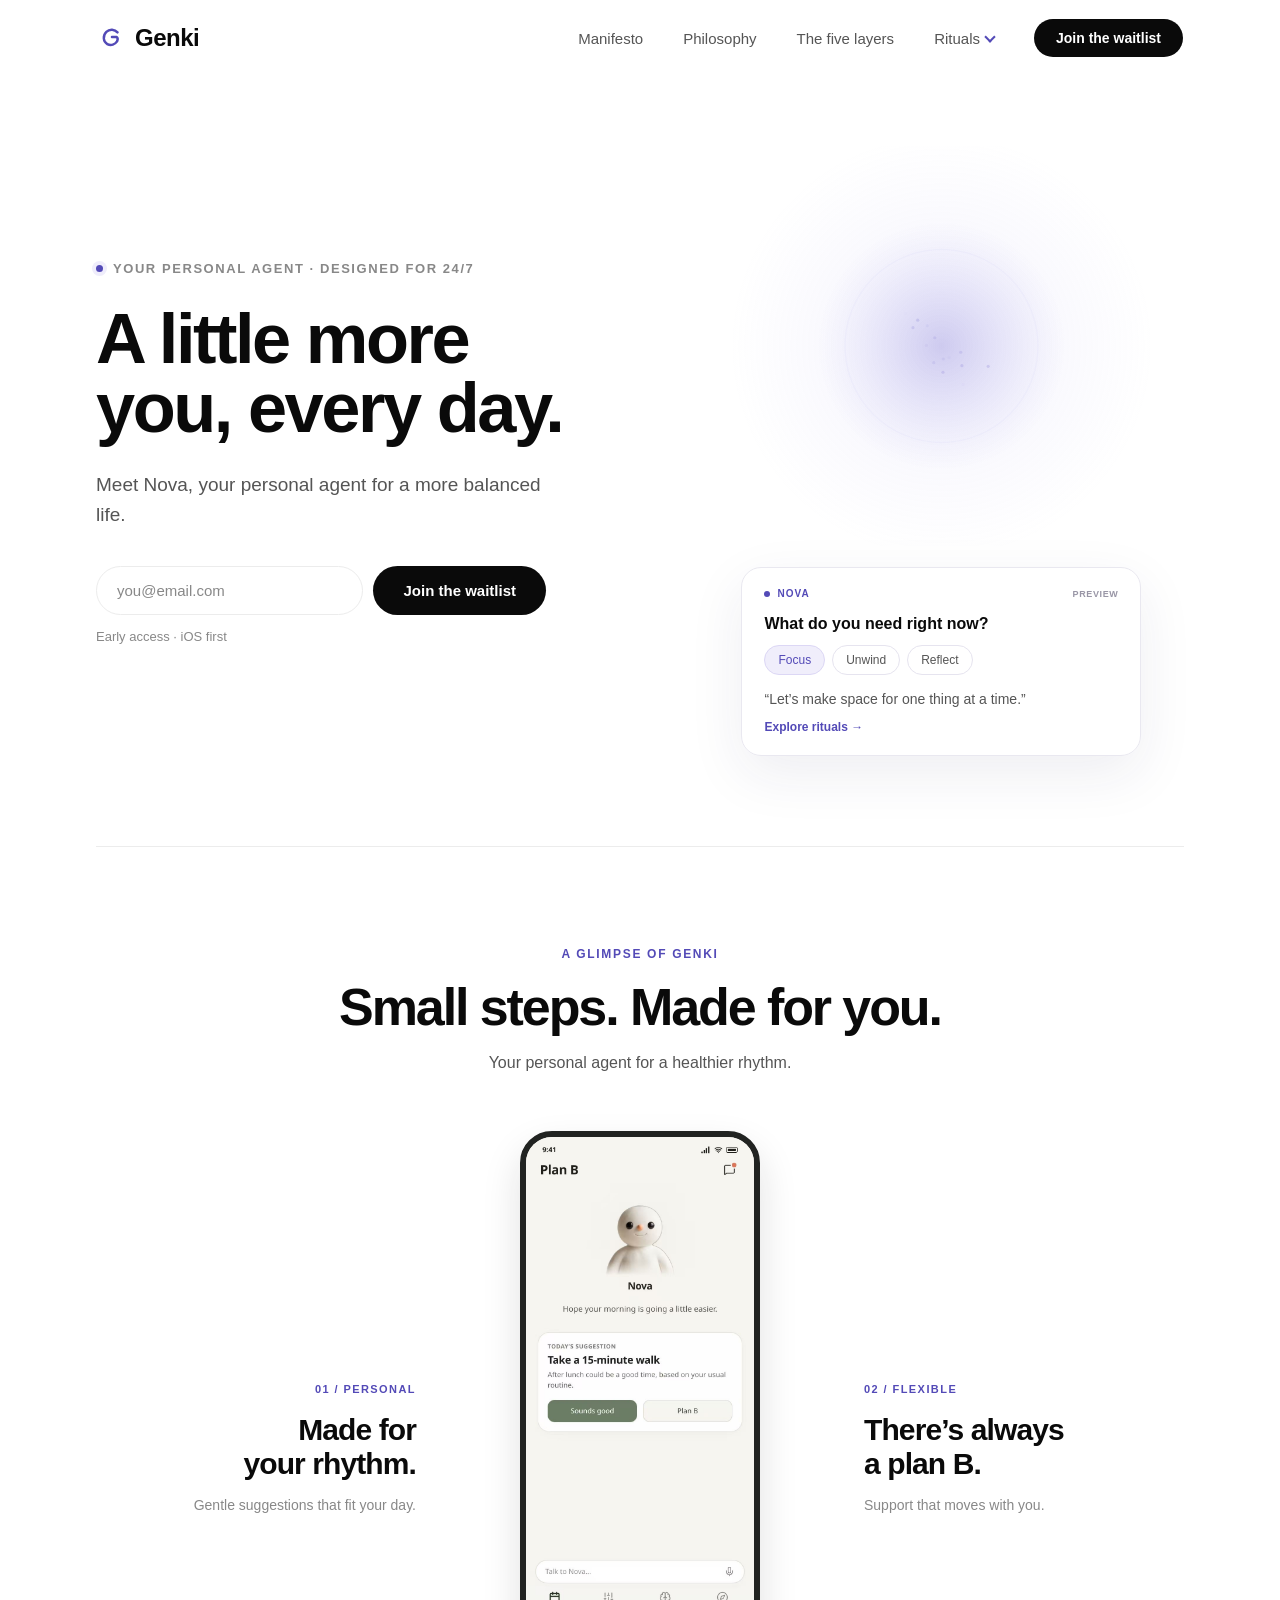
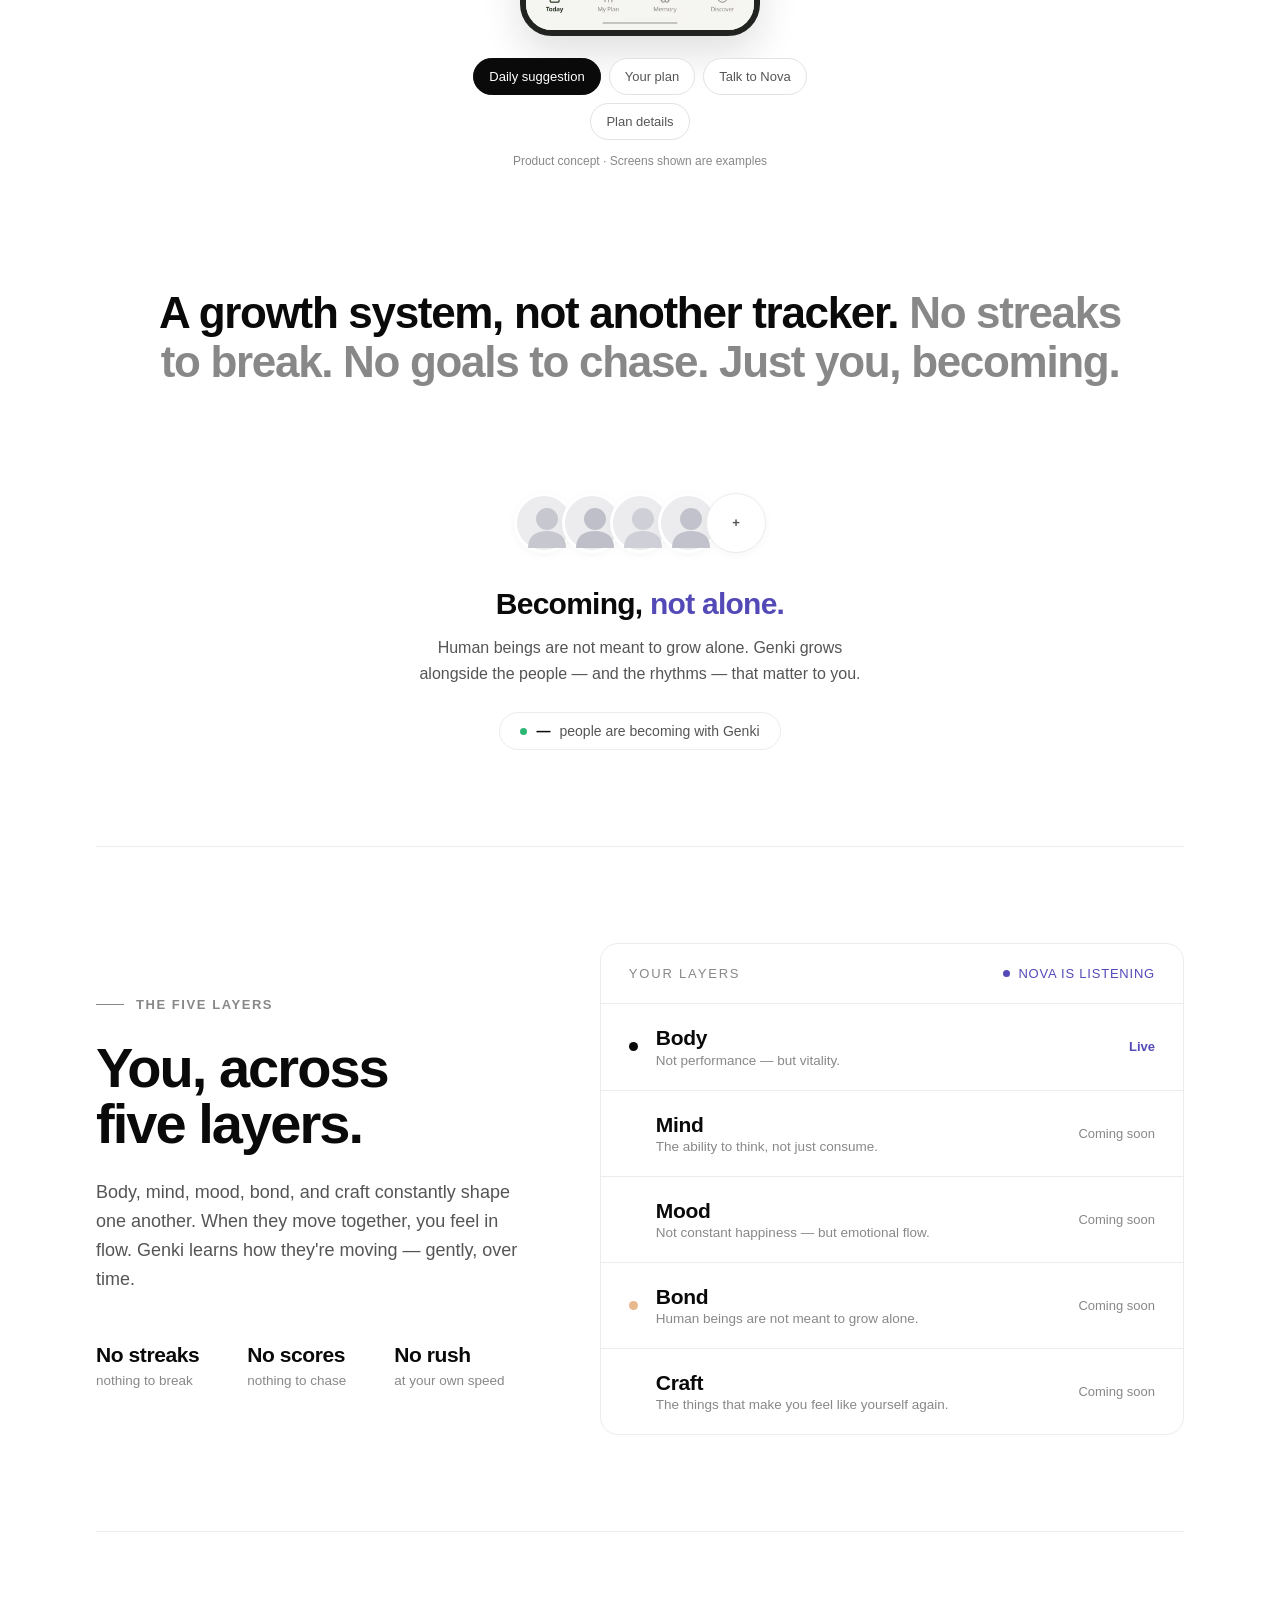
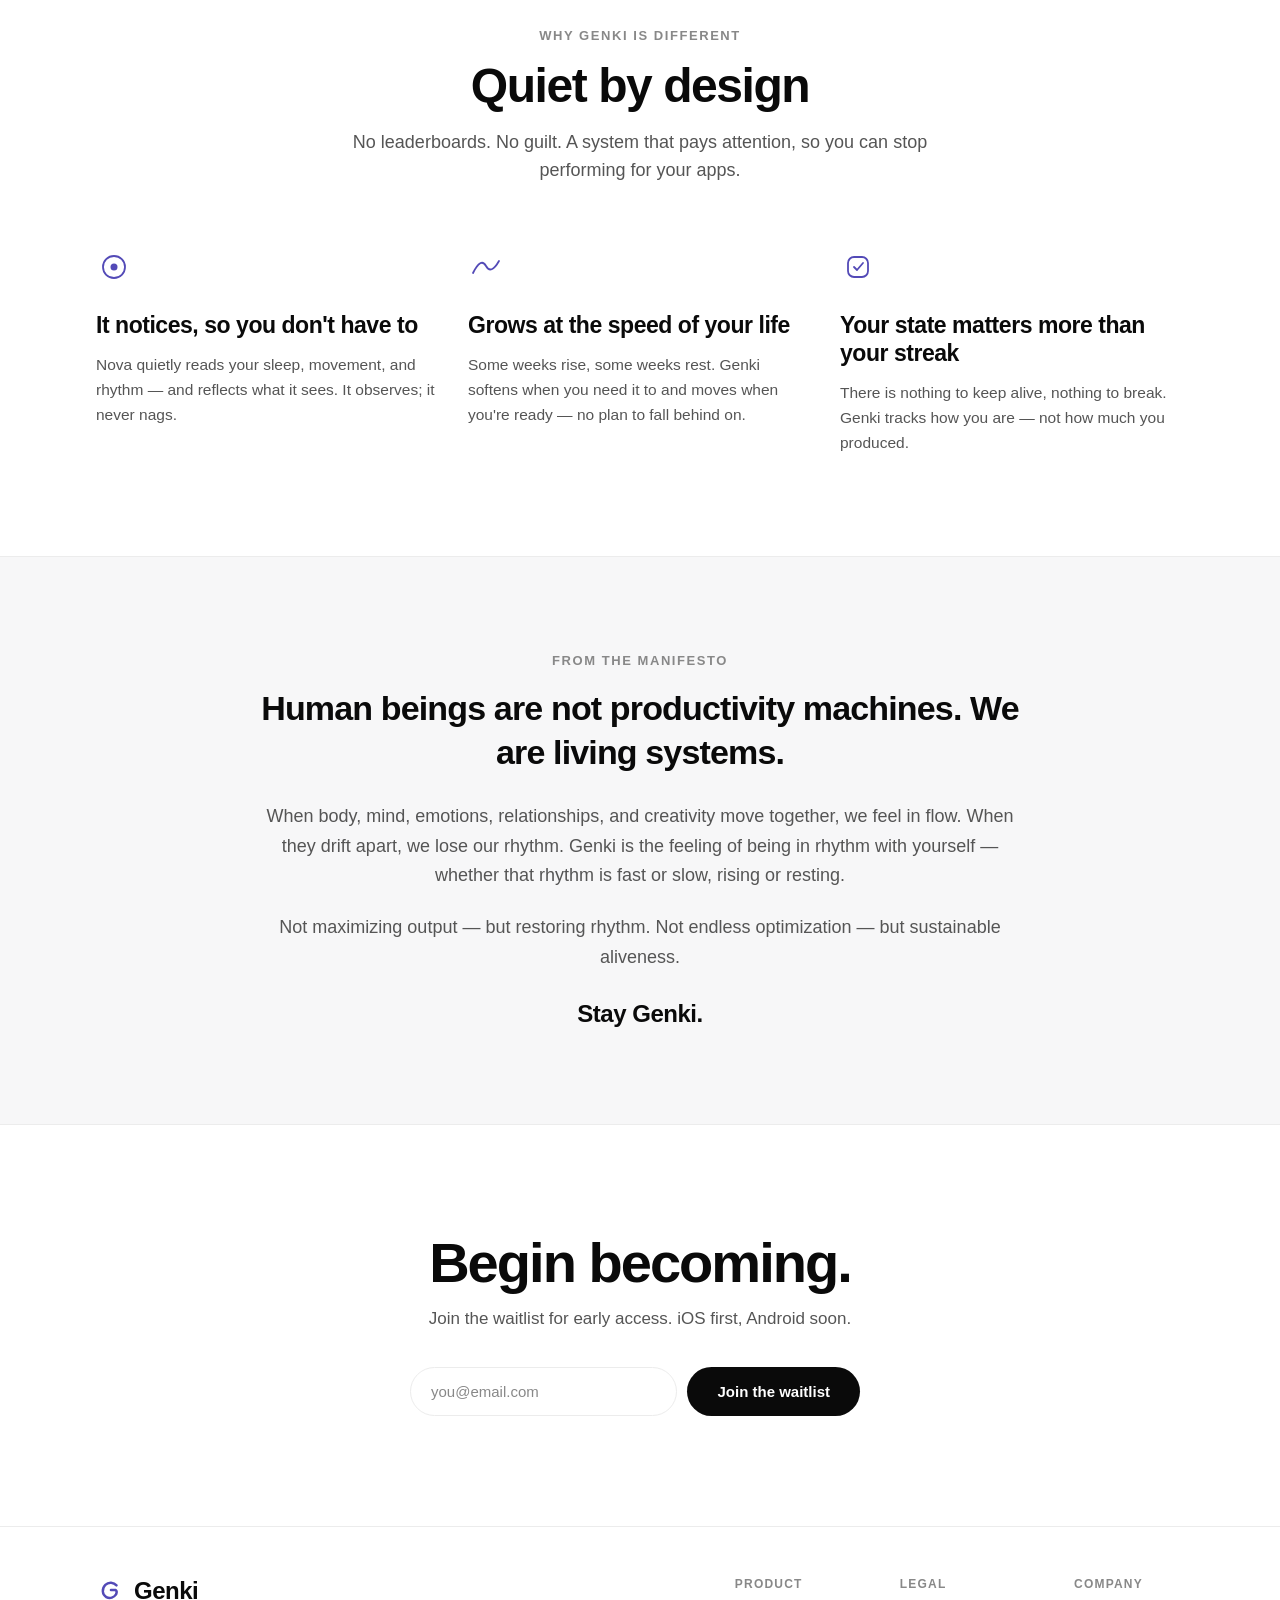
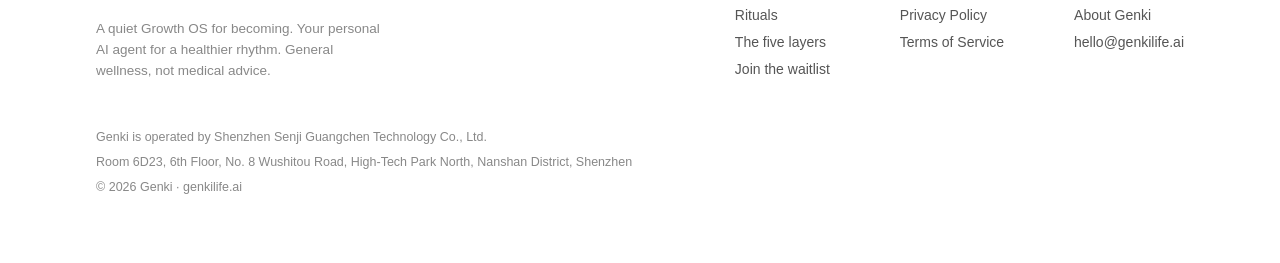
==== commit d06fb572: "Add website analytics tracking" ====
--- a/index.html
+++ b/index.html
@@ -7,6 +7,7 @@
 <meta name="description" content="Meet Nova, your personal agent for everyday wellbeing and growth. A little more you, every day.">
 <link rel="icon" href="assets/favicon.svg" type="image/svg+xml">
 <link rel="stylesheet" href="assets/styles.css?v=product-demo-3">
+<script defer src="assets/analytics.js"></script>
 
 <!-- Open Graph / social preview -->
 <meta property="og:type" content="website">
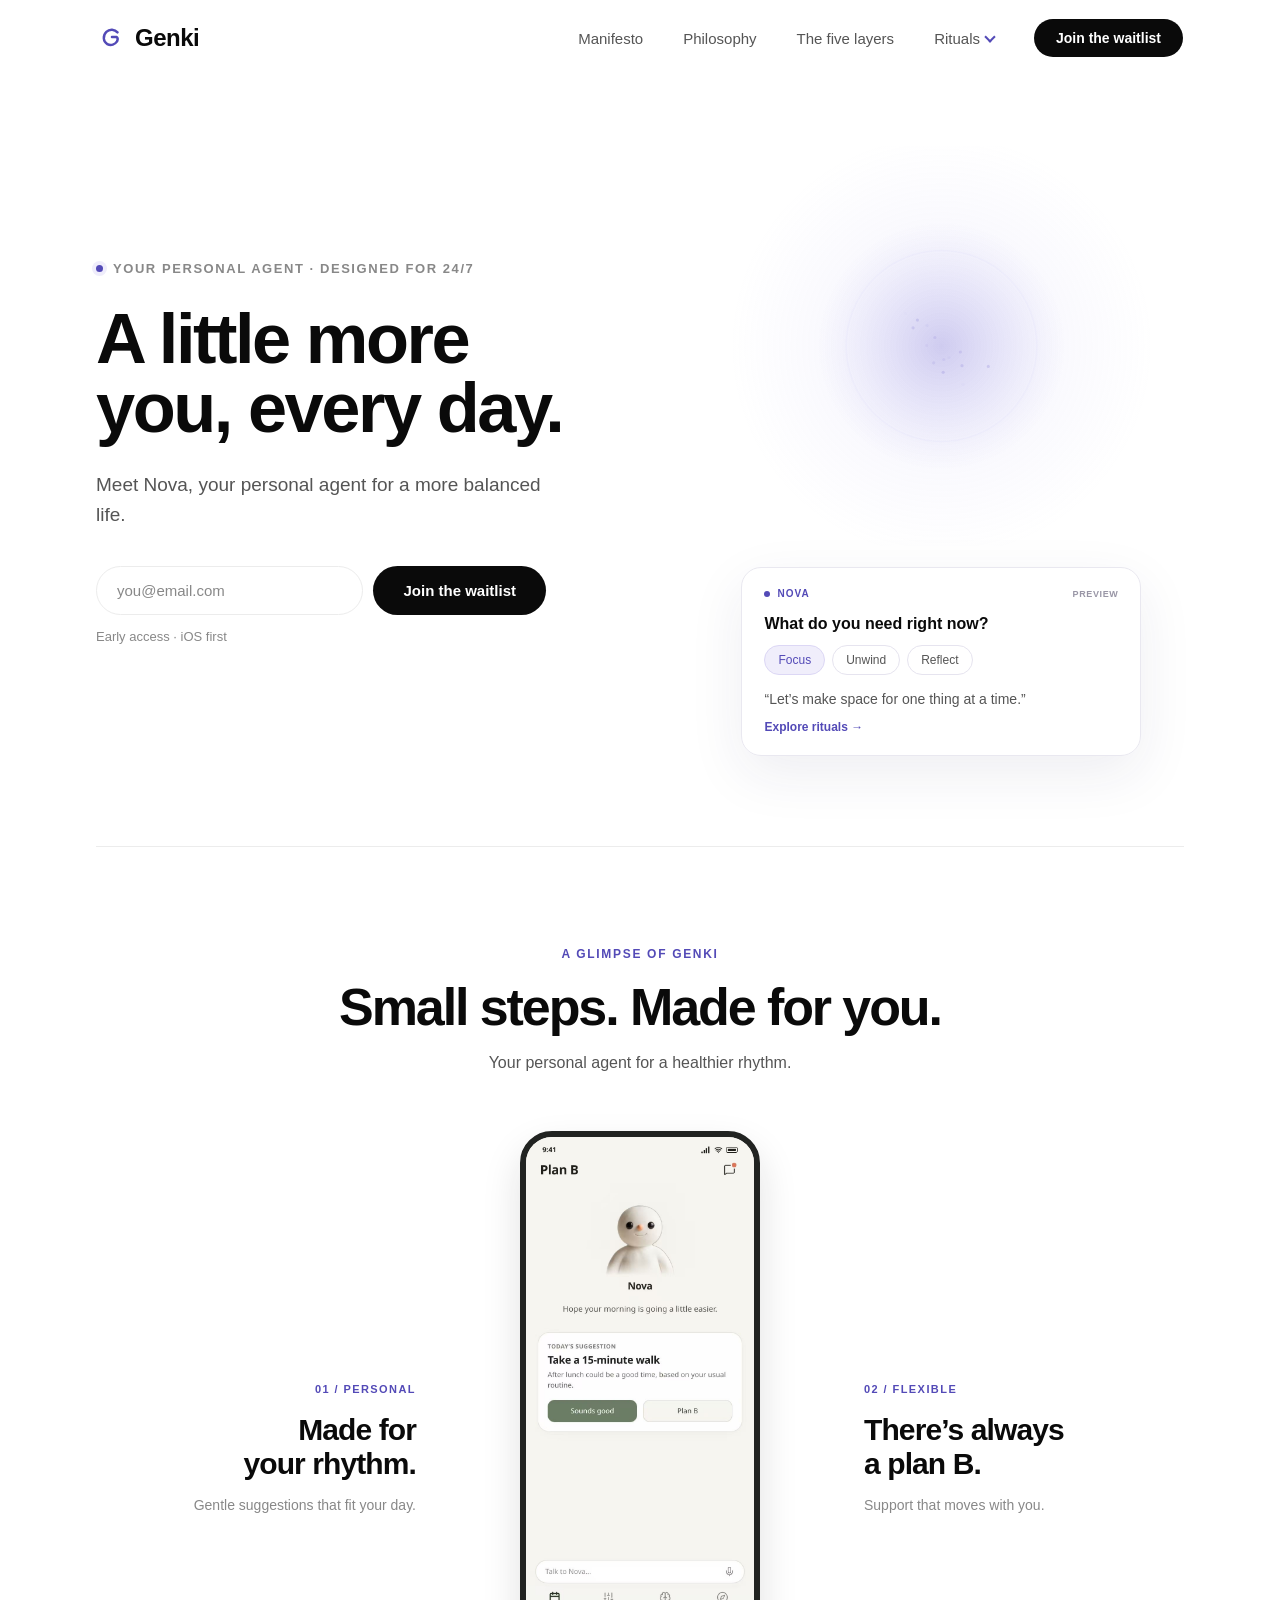
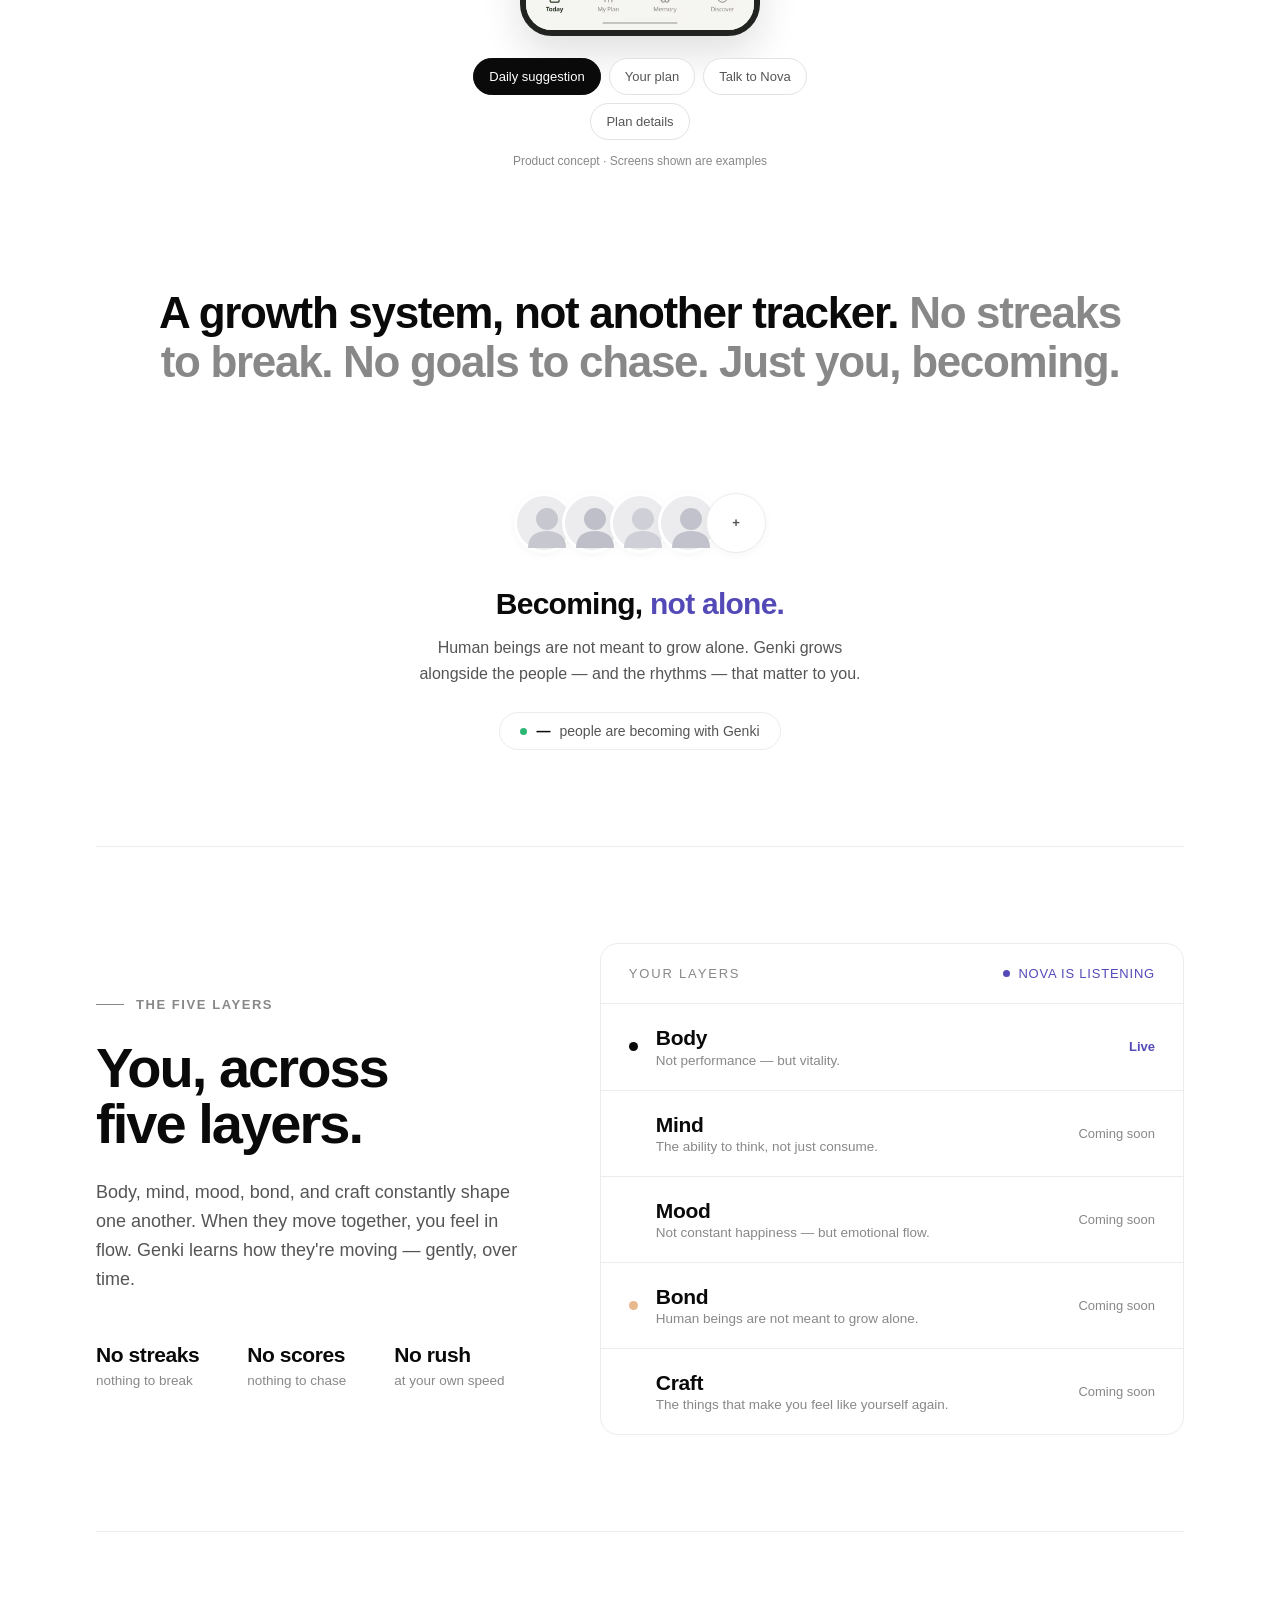
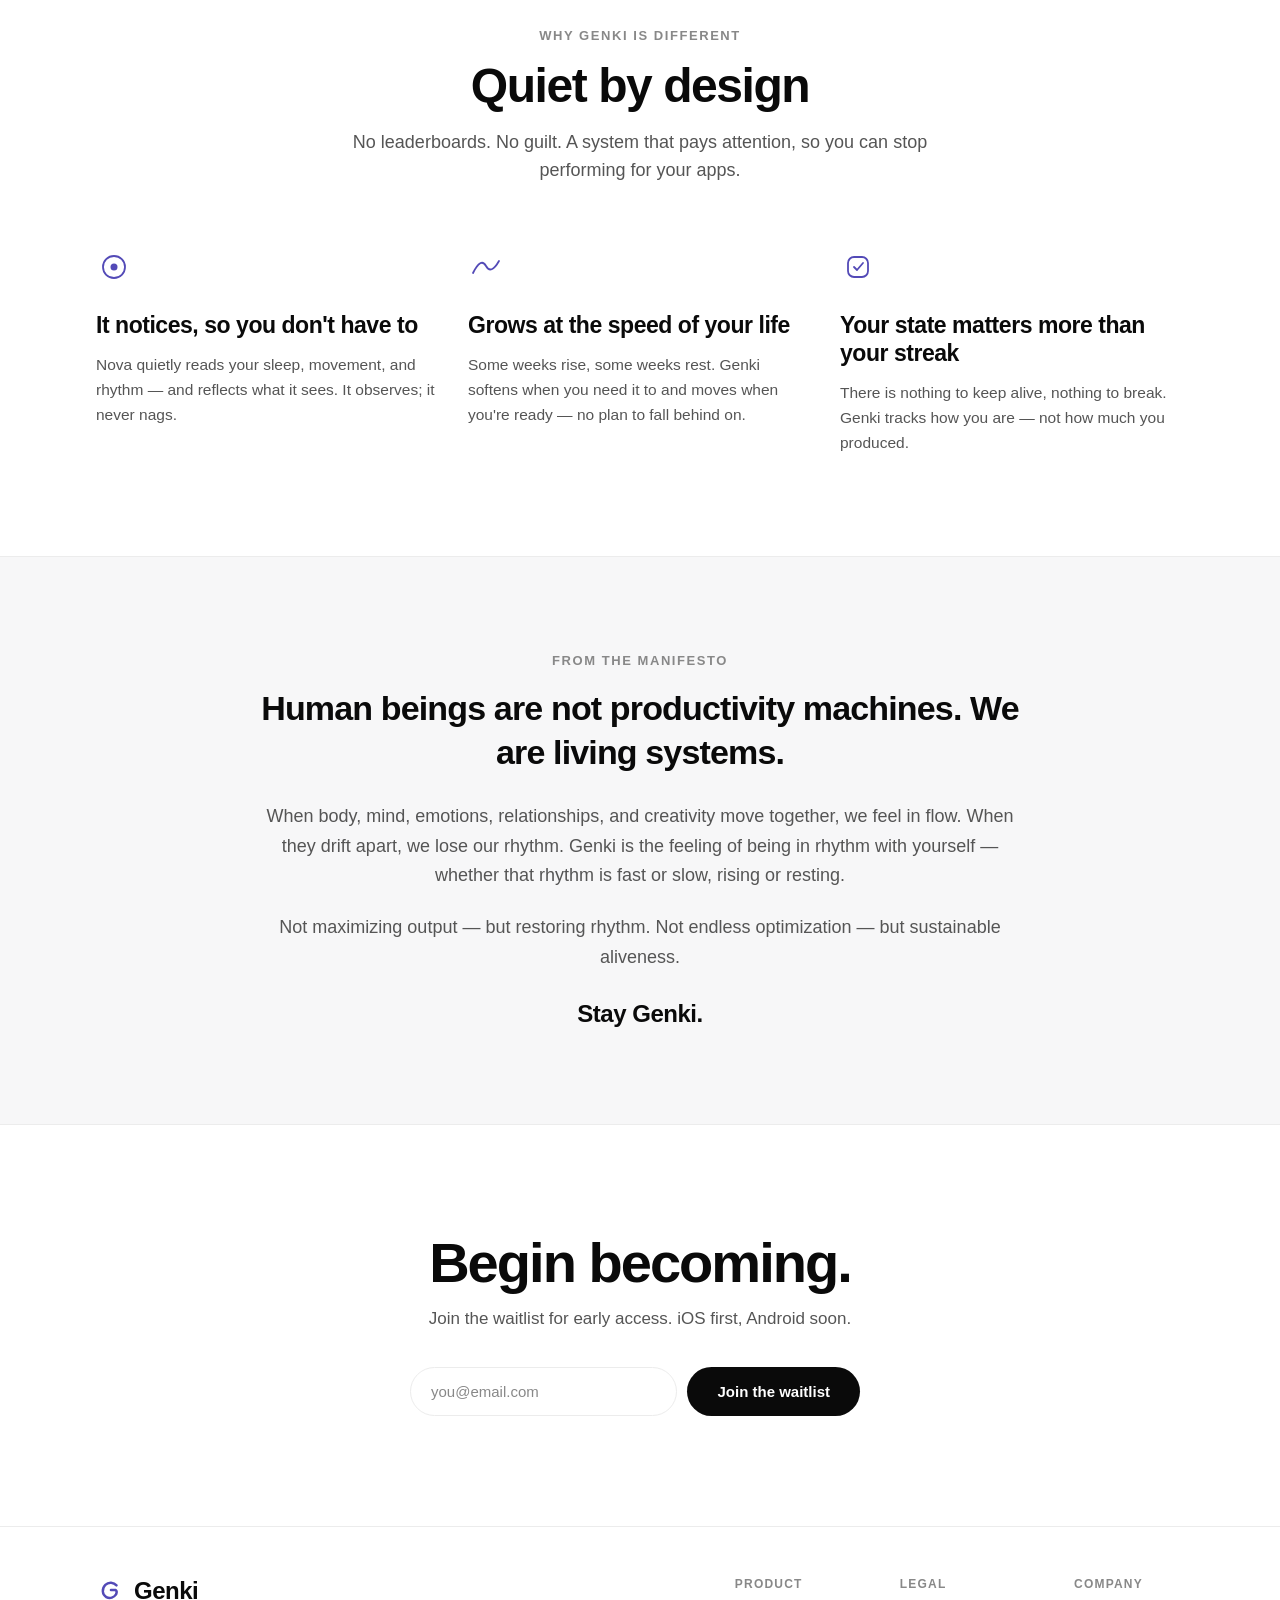
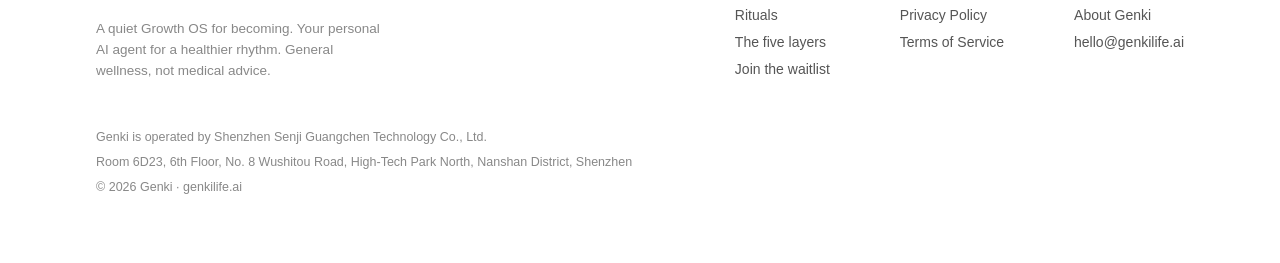
==== commit 03ec2598: "Fix waitlist navigation scroll position" ====
--- a/index.html
+++ b/index.html
@@ -6,7 +6,7 @@
 <title>Genki——Your Personal AI Agent</title>
 <meta name="description" content="Meet Nova, your personal agent for everyday wellbeing and growth. A little more you, every day.">
 <link rel="icon" href="assets/favicon.svg" type="image/svg+xml">
-<link rel="stylesheet" href="assets/styles.css?v=product-demo-3">
+<link rel="stylesheet" href="assets/styles.css?v=waitlist-anchor-1">
 <script defer src="assets/analytics.js"></script>
 
 <!-- Open Graph / social preview -->
@@ -195,7 +195,7 @@
 <div id="site-footer-root"></div>
 
 <!-- scripts: nav first (injects header/footer), then page behavior -->
-<script src="assets/nav.js?v=english-labels-1"></script>
+<script src="assets/nav.js?v=waitlist-anchor-1"></script>
 <script src="assets/nova.js"></script>
 <script src="assets/home-preview.js"></script>
 <script src="assets/main.js"></script>
--- a/assets/styles.css
+++ b/assets/styles.css
@@ -55,6 +55,7 @@
   .hero .micro { font-size: 14px; color: var(--ink-3); margin-bottom: 36px; }
 
   .signup { display: flex; gap: 10px; max-width: 460px; }
+  #waitlist { scroll-margin-top: 120px; }
   .signup input { flex: 1; padding: 15px 20px; border: 1.5px solid var(--line); border-radius: 100px; font-family: var(--sans); font-size: 15px; color: var(--ink); outline: none; }
   .signup input::placeholder { color: var(--ink-3); }
   .btn-dark { padding: 15px 30px; background: var(--ink); color: #fff; border: none; border-radius: 100px; font-family: var(--sans); font-size: 15px; font-weight: 600; cursor: pointer; white-space: nowrap; }
